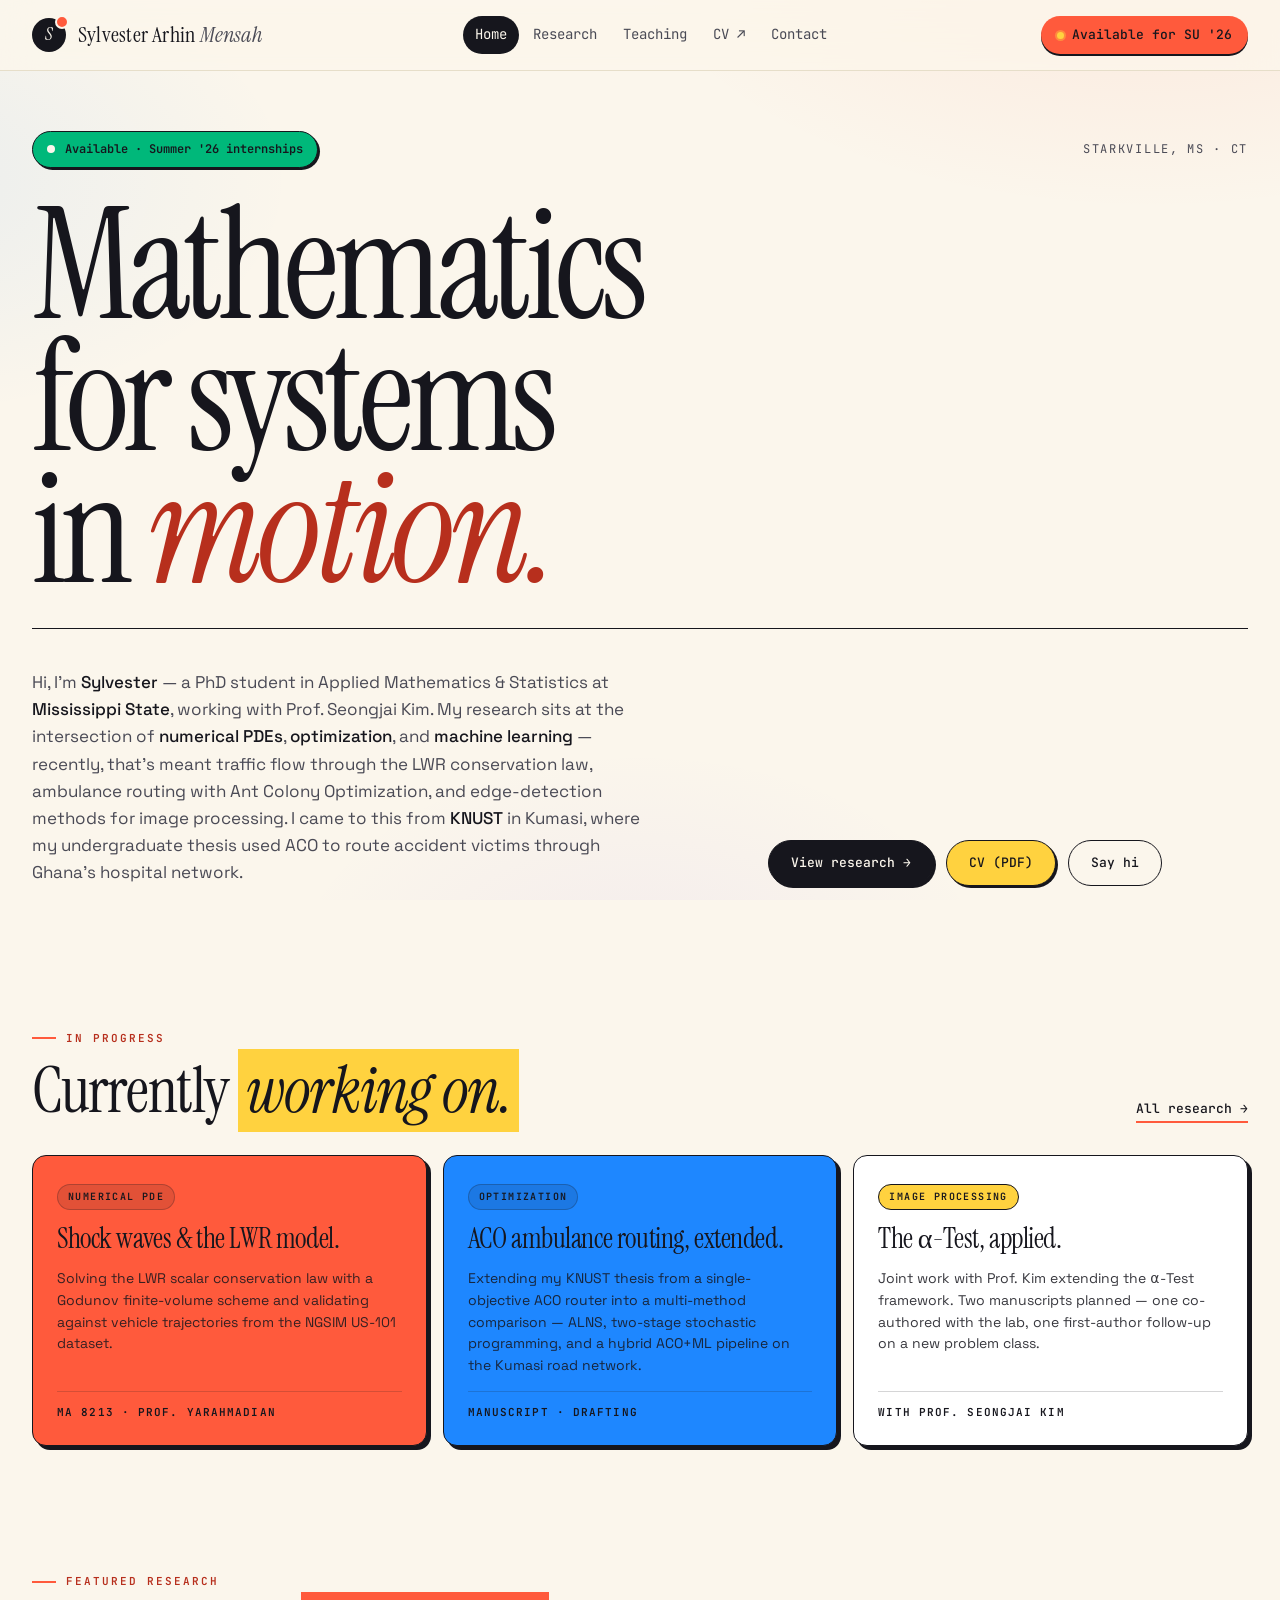
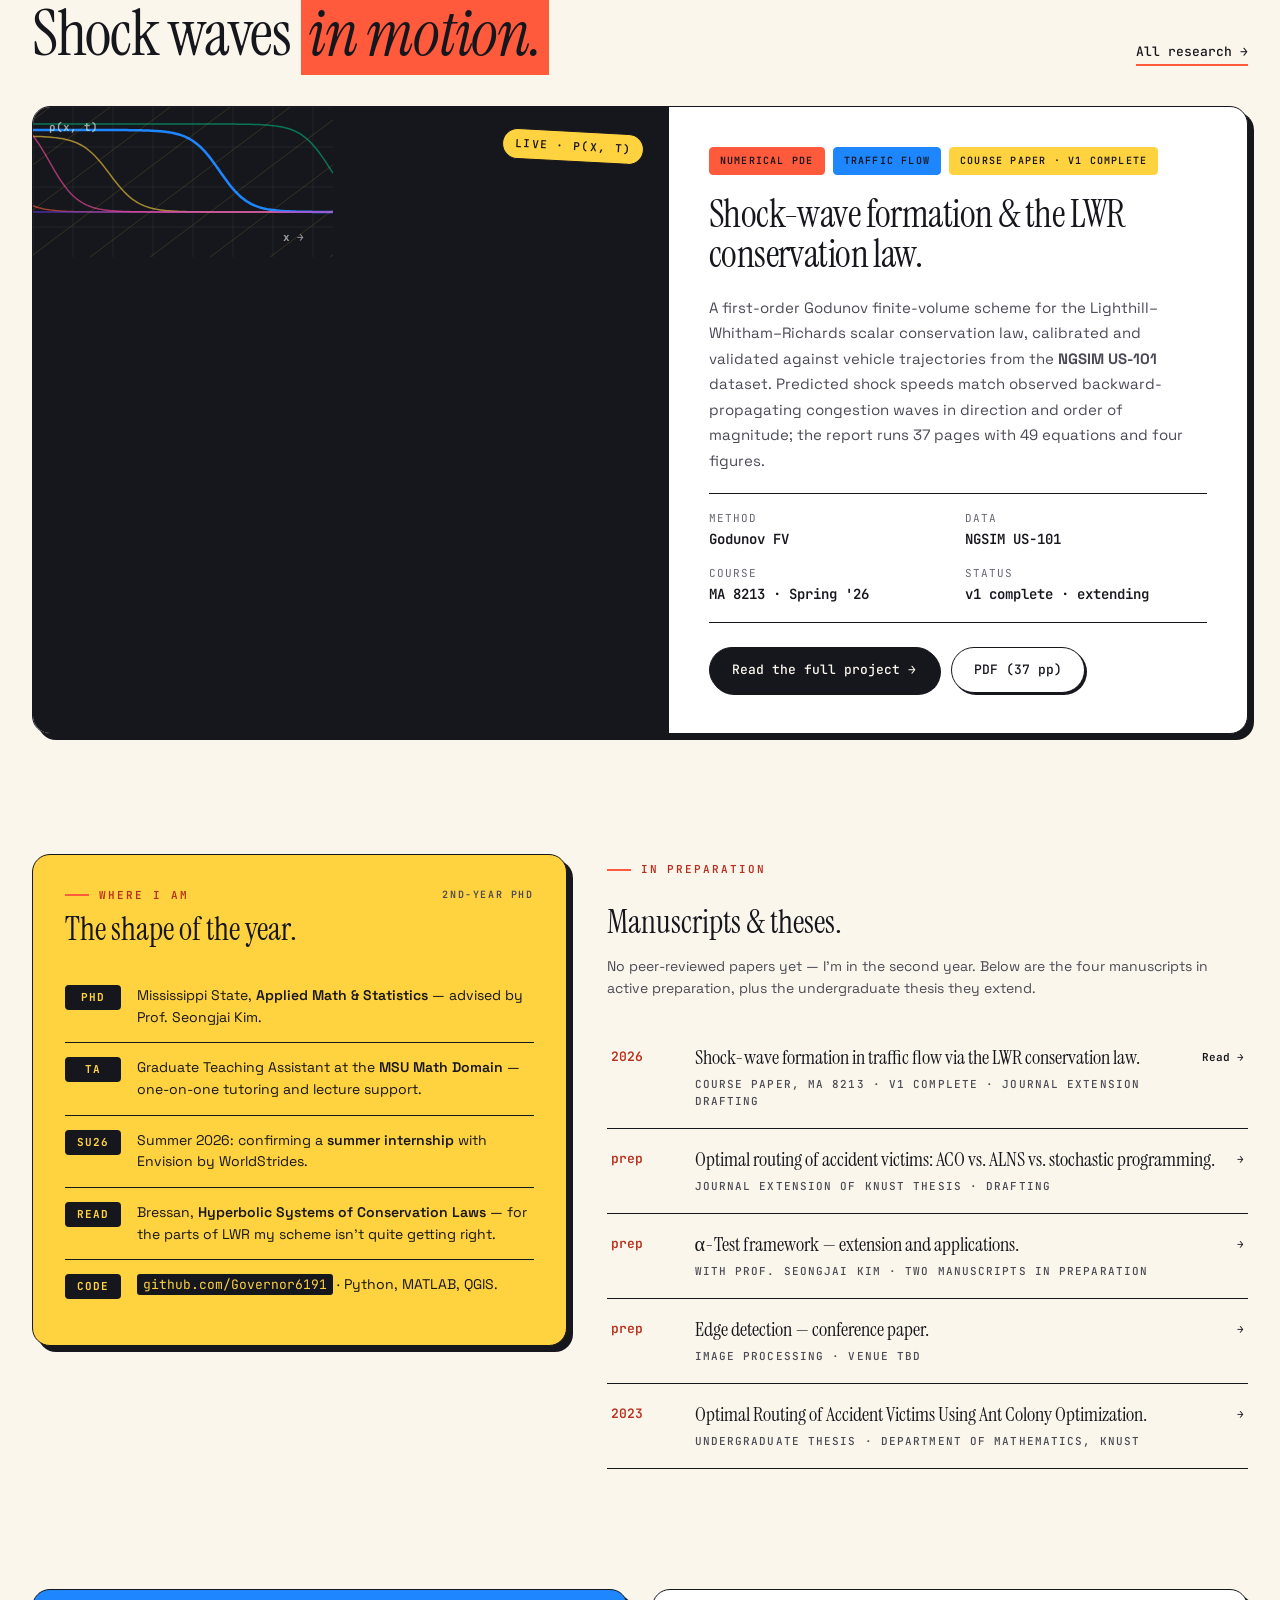
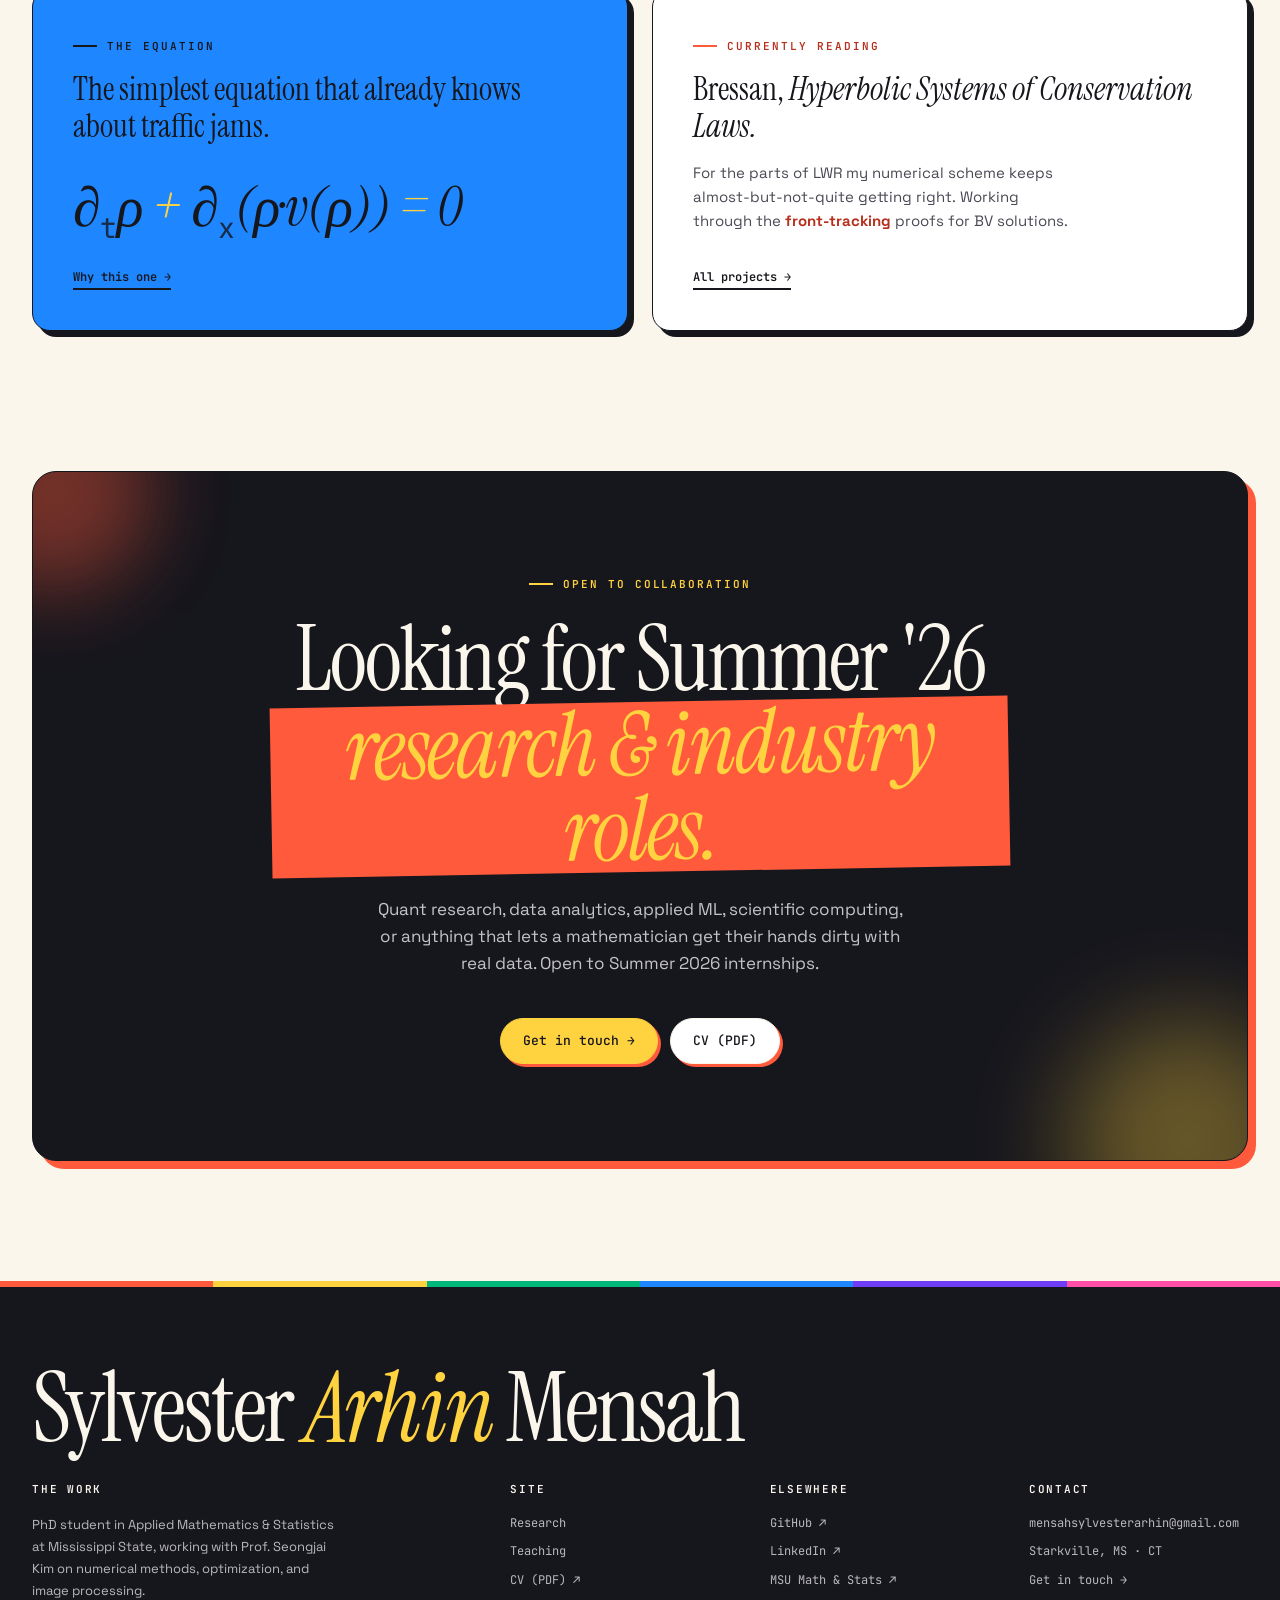
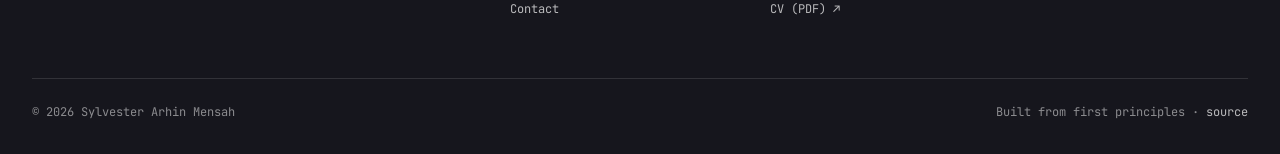
==== index.html @ e04f2078 "Add LWR/NGSIM research detail page (first project arXiv-style landing) Establishes the per-project d" ====
<!doctype html>
<html lang="en">
<head>
<meta charset="utf-8" />
<meta name="viewport" content="width=device-width,initial-scale=1" />
<title>Sylvester Arhin Mensah — Applied Mathematics &amp; Optimization</title>
<meta name="description" content="Sylvester Arhin Mensah — PhD student in Applied Mathematics and Statistics at Mississippi State, working on numerical PDEs, optimization, and image processing." />
<link rel="canonical" href="https://governor6191.github.io/" />

<!-- Open Graph + Twitter -->
<meta property="og:type" content="website" />
<meta property="og:site_name" content="Sylvester Arhin Mensah" />
<meta property="og:title" content="Sylvester Arhin Mensah — Applied Mathematics &amp; Optimization" />
<meta property="og:description" content="PhD student in Applied Mathematics and Statistics at Mississippi State, working on numerical PDEs, optimization, and image processing." />
<meta property="og:url" content="https://governor6191.github.io/" />
<meta property="og:image" content="https://governor6191.github.io/og/og-image.png" />
<meta property="og:image:width" content="1200" />
<meta property="og:image:height" content="720" />
<meta property="og:image:type" content="image/png" />
<meta property="og:image:alt" content="Sylvester Arhin Mensah — Mathematics for systems in motion. PhD · Mississippi State University." />
<meta name="twitter:card" content="summary_large_image" />
<meta name="twitter:title" content="Sylvester Arhin Mensah — Applied Mathematics &amp; Optimization" />
<meta name="twitter:description" content="PhD student in Applied Mathematics and Statistics at Mississippi State, working on numerical PDEs, optimization, and image processing." />
<meta name="twitter:image" content="https://governor6191.github.io/og/og-image.png" />
<meta name="twitter:image:alt" content="Sylvester Arhin Mensah — Mathematics for systems in motion. PhD · Mississippi State University." />

<link rel="stylesheet" href="shared.css" />
<style>
  /* ============================================================
     Home page — BRIGHT edition
     ============================================================ */

  /* ===== HERO ===== */
  .hero {
    padding: 60px 0 40px;
    position: relative;
  }
  .hero-top-row {
    display: flex; justify-content: space-between; align-items: center;
    gap: 24px;
    margin-bottom: 32px;
    flex-wrap: wrap;
  }
  .hero-status {
    display: inline-flex; align-items: center; gap: 10px;
    padding: 8px 14px;
    background: var(--accent-4);
    color: var(--ink);
    border: 1.5px solid var(--ink);
    border-radius: 999px;
    font-family: var(--mono); font-size: 12px;
    font-weight: 600;
    box-shadow: 2px 2px 0 var(--ink);
  }
  .hero-status .pulse-dot {
    width: 8px; height: 8px; border-radius: 50%;
    background: var(--bg);
    animation: pulse 1.6s infinite;
  }
  @keyframes pulse {
    0%, 100% { opacity: 1; transform: scale(1); }
    50% { opacity: 0.5; transform: scale(0.8); }
  }
  .hero-locale {
    font-family: var(--mono); font-size: 12px;
    color: var(--ink-2);
    text-transform: uppercase; letter-spacing: 0.14em;
  }

  .hero h1 {
    font-family: var(--serif);
    font-weight: 400;
    font-size: clamp(72px, 12vw, 200px);
    line-height: 0.86;
    letter-spacing: -0.035em;
    color: var(--ink);
    margin-bottom: 32px;
  }
  .hero h1 .row { display: block; }
  .hero h1 em.coral {
    font-style: italic;
    color: var(--accent-text);
    position: relative;
    display: inline-block;
  }
  .hero h1 em.coral::after {
    content: '';
    position: absolute;
    left: 0; right: 0; bottom: 0.08em;
    height: 0.15em;
    background: var(--accent-3);
    z-index: -1;
  }
  .hero h1 .stamp-blue {
    background: var(--accent-2);
    color: var(--ink);
    padding: 0 0.18em;
    font-style: italic;
    transform: rotate(-1.5deg);
    display: inline-block;
  }
  .hero h1 .stamp-yellow {
    background: var(--accent-3);
    color: var(--ink);
    padding: 0 0.12em;
    display: inline-block;
  }

  .hero-bottom-row {
    display: grid;
    grid-template-columns: 1.4fr 1fr;
    gap: 64px;
    align-items: end;
    padding-top: 24px;
    border-top: 1.5px solid var(--ink);
  }
  .hero-bio {
    color: var(--ink-2);
    font-size: 17px;
    line-height: 1.6;
    max-width: 56ch;
    padding-top: 16px;
  }
  .hero-bio b { color: var(--ink); font-weight: 500; }

  .hero-actions {
    display: flex; flex-wrap: wrap; gap: 12px;
    padding-top: 16px;
    align-items: center;
  }

  /* ===== "CURRENTLY WORKING ON" (replaces stats) ===== */
  .now-doing {
    margin-top: 96px;
  }
  .now-doing-head {
    display: flex; justify-content: space-between; align-items: end;
    margin-bottom: 32px;
    gap: 24px;
    flex-wrap: wrap;
  }
  .now-doing-grid {
    display: grid;
    grid-template-columns: repeat(3, 1fr);
    gap: 16px;
  }
  .doing-card {
    padding: 28px 24px 24px;
    border: 1.5px solid var(--ink);
    border-radius: 14px;
    background: var(--bg-2);
    box-shadow: 4px 4px 0 var(--ink);
    transition: transform .2s, box-shadow .2s;
    position: relative;
    display: flex; flex-direction: column; gap: 14px;
  }
  .doing-card:hover { transform: translate(-2px, -2px); box-shadow: 6px 6px 0 var(--ink); }
  .doing-card:nth-child(1) { background: var(--accent); color: var(--ink); }
  .doing-card:nth-child(2) { background: var(--accent-2); color: var(--ink); }
  .doing-card:nth-child(3) { background: var(--bg-2); color: var(--ink); }

  .doing-tag {
    font-family: var(--mono);
    font-size: 10px;
    font-weight: 600;
    text-transform: uppercase;
    letter-spacing: 0.14em;
    align-self: flex-start;
    padding: 4px 10px;
    border-radius: 999px;
    background: rgba(22,22,29,0.12);
    border: 1px solid rgba(22,22,29,0.25);
    color: var(--ink);
  }
  .doing-card:nth-child(3) .doing-tag { background: var(--accent-3); border-color: var(--ink); }
  .doing-card h4 {
    font-family: var(--serif);
    font-weight: 400;
    font-size: 28px;
    line-height: 1.1;
    letter-spacing: -0.015em;
  }
  .doing-card p {
    font-size: 14px;
    line-height: 1.55;
    color: var(--ink);
    opacity: 0.85;
  }
  .doing-card .doing-meta {
    margin-top: auto;
    font-family: var(--mono);
    font-size: 11px;
    font-weight: 600;
    text-transform: uppercase;
    letter-spacing: 0.1em;
    padding-top: 12px;
    border-top: 1px solid rgba(22,22,29,0.18);
    color: var(--ink);
  }

  /* ===== FEATURED ===== */
  .featured {
    margin-top: 120px;
  }
  .section-head {
    display: flex; justify-content: space-between; align-items: end;
    margin-bottom: 40px;
    gap: 24px;
    flex-wrap: wrap;
  }
  .section-head .more-link {
    font-family: var(--mono);
    font-size: 13px;
    font-weight: 500;
    color: var(--ink);
    border-bottom: 2px solid var(--accent);
    padding-bottom: 2px;
    transition: color .15s;
  }
  .section-head .more-link:hover { color: var(--accent-text); }

  .featured-card {
    display: grid;
    grid-template-columns: 1.1fr 1fr;
    border: 1.5px solid var(--ink);
    border-radius: 18px;
    overflow: hidden;
    background: var(--bg-2);
    box-shadow: 6px 6px 0 var(--ink);
  }
  .featured-media {
    position: relative;
    background: var(--ink);
    min-height: 480px;
    overflow: hidden;
  }
  .featured-media .lwr-canvas {
    position: absolute; inset: 0;
  }
  .featured-media .play-pill {
    position: absolute; bottom: 24px; left: 24px;
    background: var(--bg-2);
    color: var(--ink);
    border: 1.5px solid var(--ink);
    font-family: var(--mono);
    font-size: 12px;
    font-weight: 600;
    padding: 8px 14px 8px 8px;
    border-radius: 999px;
    display: inline-flex; align-items: center; gap: 10px;
    box-shadow: 2px 2px 0 var(--ink);
  }
  .featured-media .play-pill .play {
    width: 22px; height: 22px; border-radius: 50%;
    background: var(--accent);
    color: var(--ink);
    display: grid; place-items: center;
    font-size: 10px;
  }
  .featured-media .corner-tag {
    position: absolute; top: 24px; right: 24px;
    background: var(--accent-3);
    color: var(--ink);
    font-family: var(--mono);
    font-size: 11px;
    font-weight: 600;
    text-transform: uppercase;
    letter-spacing: 0.12em;
    padding: 6px 12px;
    border-radius: 999px;
    border: 1.5px solid var(--ink);
    box-shadow: 2px 2px 0 var(--ink);
    transform: rotate(3deg);
  }

  .featured-body {
    padding: 40px;
    display: flex; flex-direction: column; gap: 20px;
  }
  .featured-body .tags { display: flex; gap: 8px; flex-wrap: wrap; }
  .featured-body h2 {
    font-family: var(--serif);
    font-weight: 400;
    font-size: 38px;
    line-height: 1.05;
    letter-spacing: -0.015em;
  }
  .featured-body p {
    color: var(--ink-2);
    font-size: 15px;
    line-height: 1.7;
  }
  .featured-body .meta-row {
    display: grid;
    grid-template-columns: repeat(2, 1fr);
    gap: 14px;
    padding: 16px 0;
    border-top: 1.5px solid var(--ink);
    border-bottom: 1.5px solid var(--ink);
  }
  .featured-body .meta-row .mr-cell {
    font-family: var(--mono);
    font-size: 11px;
    text-transform: uppercase;
    letter-spacing: 0.1em;
    color: var(--ink-3);
  }
  .featured-body .meta-row .mr-cell b {
    display: block;
    color: var(--ink);
    font-weight: 600;
    font-size: 14px;
    text-transform: none;
    letter-spacing: 0;
    margin-top: 2px;
  }

  /* ===== NOW + PUBS SPLIT ===== */
  .split {
    margin-top: 120px;
    display: grid;
    grid-template-columns: 1fr 1.2fr;
    gap: 40px;
    align-items: start;
  }

  .now-card {
    padding: 32px;
    border: 1.5px solid var(--ink);
    border-radius: 18px;
    background: var(--accent-3);
    box-shadow: 6px 6px 0 var(--ink);
    color: var(--ink);
  }
  .now-head {
    display: flex; justify-content: space-between; align-items: center;
    margin-bottom: 8px;
  }
  .now-card .now-stamp {
    font-family: var(--mono); font-size: 10px;
    color: var(--ink-2); letter-spacing: 0.16em; text-transform: uppercase;
    font-weight: 600;
  }
  .now-card .eyebrow { color: var(--accent-text); }
  .now-card h3 {
    font-family: var(--serif);
    font-weight: 400;
    font-size: 32px;
    line-height: 1.1;
    margin-bottom: 24px;
    margin-top: 8px;
  }
  .now-list { display: flex; flex-direction: column; gap: 0; }
  .now-item {
    display: grid; grid-template-columns: 56px 1fr; gap: 16px;
    padding: 14px 0;
    border-bottom: 1.5px solid var(--ink);
    align-items: start;
  }
  .now-item:last-child { border-bottom: 0; }
  .now-item .marker {
    font-family: var(--mono); font-size: 11px;
    font-weight: 700;
    background: var(--ink);
    color: var(--accent-3);
    padding: 4px 8px;
    border-radius: 4px;
    text-align: center;
    letter-spacing: 0.08em;
  }
  .now-item .body { font-size: 14px; line-height: 1.55; color: var(--ink); }
  .now-item .body b { font-weight: 600; }

  .pubs-preview h3 {
    font-family: var(--serif);
    font-weight: 400;
    font-size: 32px;
    margin-bottom: 8px;
    margin-top: 8px;
  }
  .pubs-preview > p {
    color: var(--ink-2); margin-bottom: 28px; font-size: 14px;
  }
  .pub-row {
    display: grid;
    grid-template-columns: 64px 1fr auto;
    gap: 20px;
    padding: 18px 4px;
    border-bottom: 1.5px solid var(--ink);
    align-items: start;
    transition: padding .15s, background .15s;
    cursor: pointer;
  }
  .pub-row:hover { background: var(--accent-3); padding-left: 14px; padding-right: 14px; }
  .pub-row:hover .pub-title { color: var(--ink); }
  .pub-year {
    font-family: var(--mono);
    font-size: 13px;
    font-weight: 600;
    color: var(--accent-text);
    padding-top: 2px;
  }
  .pub-title {
    font-family: var(--serif);
    font-size: 20px;
    line-height: 1.25;
    transition: color .2s;
    margin-bottom: 6px;
  }
  .pub-venue {
    font-family: var(--mono); font-size: 11px;
    color: var(--ink-2);
    text-transform: uppercase; letter-spacing: 0.1em;
    font-weight: 500;
  }
  .pub-link {
    font-family: var(--mono); font-size: 11px;
    font-weight: 600;
    color: var(--ink);
    padding-top: 4px;
    white-space: nowrap;
  }

  /* ===== FOCUS / EQUATION ===== */
  .focus {
    margin-top: 120px;
    display: grid;
    grid-template-columns: 1fr 1fr;
    gap: 24px;
  }
  .focus .panel {
    border: 1.5px solid var(--ink);
    border-radius: 18px;
    padding: 40px;
    min-height: 320px;
    display: flex; flex-direction: column; justify-content: space-between;
    box-shadow: 6px 6px 0 var(--ink);
    transition: transform .2s, box-shadow .2s;
  }
  .focus .panel:hover { transform: translate(-2px, -2px); box-shadow: 8px 8px 0 var(--ink); }
  .focus .panel.equation {
    background: var(--accent-2);
    color: var(--ink);
  }
  .focus .panel.equation .eyebrow { color: var(--ink); }
  .focus .panel.equation .eyebrow::before { background: var(--ink); }
  .focus .panel.reading {
    background: var(--bg-2);
  }

  .focus h4 {
    font-family: var(--serif);
    font-weight: 400;
    font-size: 32px;
    line-height: 1.15;
    margin-bottom: 16px;
  }
  .focus p {
    font-size: 15px; line-height: 1.6;
    max-width: 38ch;
  }
  .focus .equation .equation-display {
    font-family: var(--serif);
    font-style: italic;
    font-size: 56px;
    line-height: 1.1;
    margin: 16px 0;
    letter-spacing: -0.01em;
  }
  .focus .equation-display sub { font-size: 0.5em; font-style: normal; font-family: var(--mono); opacity: 0.8; }
  .focus .equation-display .op { color: var(--accent-3); }

  .focus .links { display: flex; gap: 16px; flex-wrap: wrap; margin-top: 8px; }
  .focus .links a {
    font-family: var(--mono); font-size: 12px;
    font-weight: 600;
    border-bottom: 2px solid currentColor;
    padding-bottom: 2px;
  }
  .focus .panel.reading p b { color: var(--accent-text); }

  /* ===== CLOSER ===== */
  .closer {
    margin-top: 140px;
    background: var(--ink);
    color: var(--bg);
    padding: 96px 48px;
    border-radius: 24px;
    text-align: center;
    border: 1.5px solid var(--ink);
    box-shadow: 8px 8px 0 var(--accent);
    position: relative;
    overflow: hidden;
  }
  .closer::before {
    content: '';
    position: absolute;
    width: 200px; height: 200px;
    background: var(--accent);
    border-radius: 50%;
    top: -80px; left: -80px;
    opacity: 0.4;
    filter: blur(40px);
  }
  .closer::after {
    content: '';
    position: absolute;
    width: 240px; height: 240px;
    background: var(--accent-3);
    border-radius: 50%;
    bottom: -100px; right: -60px;
    opacity: 0.35;
    filter: blur(50px);
  }
  .closer .eyebrow {
    color: var(--accent-3);
    justify-content: center;
    margin-bottom: 24px;
    position: relative;
  }
  .closer .eyebrow::before { background: var(--accent-3); }
  .closer h2 {
    font-family: var(--serif);
    font-weight: 400;
    font-size: clamp(48px, 7vw, 96px);
    line-height: 0.95;
    letter-spacing: -0.025em;
    margin-bottom: 24px;
    max-width: 18ch;
    margin-left: auto; margin-right: auto;
    position: relative;
  }
  .closer h2 em {
    color: var(--accent-3);
    font-style: italic;
    background: var(--accent);
    padding: 0 0.15em;
    display: inline-block;
    transform: rotate(-1deg);
  }
  .closer p {
    color: rgba(255,255,255,0.75);
    font-size: 17px;
    line-height: 1.6;
    max-width: 48ch;
    margin: 0 auto 40px;
    position: relative;
  }
  .closer .actions { display: flex; gap: 12px; justify-content: center; flex-wrap: wrap; position: relative; }
  .closer .btn { background: var(--bg-2); color: var(--ink); border-color: var(--bg); box-shadow: 3px 3px 0 var(--accent); }
  .closer .btn.primary { background: var(--accent-3); color: var(--ink); border-color: var(--accent-3); }
  .closer .btn:hover { box-shadow: 5px 5px 0 var(--accent); }

  /* responsive */
  @media (max-width: 980px) {
    .hero-bottom-row { grid-template-columns: 1fr; gap: 24px; }
    .now-doing-grid { grid-template-columns: 1fr; }
    .featured-card { grid-template-columns: 1fr; }
    .featured-media { min-height: 320px; }
    .split { grid-template-columns: 1fr; }
    .focus { grid-template-columns: 1fr; }
  }
</style>
</head>
<body data-page="home">
<div id="nav-mount"></div>

<main class="wrap">

  <!-- ============== HERO ============== -->
  <section class="hero">
    <div class="hero-top-row">
      <div class="hero-status">
        <span class="pulse-dot"></span>
        Available · Summer '26 internships
      </div>
      <div class="hero-locale">Starkville, MS · CT</div>
    </div>

    <h1>
      <span class="row">Mathematics</span>
      <span class="row">for systems</span>
      <span class="row">in <em class="coral">motion.</em></span>
    </h1>

    <div class="hero-bottom-row">
      <p class="hero-bio">
        Hi, I'm <b>Sylvester</b> — a PhD student in Applied Mathematics &amp;
        Statistics at <b>Mississippi State</b>, working with Prof. Seongjai
        Kim. My research sits at the intersection of <b>numerical PDEs</b>,
        <b>optimization</b>, and <b>machine learning</b> — recently, that's
        meant traffic flow through the LWR conservation law, ambulance
        routing with Ant Colony Optimization, and edge-detection methods
        for image processing. I came to this from <b>KNUST</b> in Kumasi,
        where my undergraduate thesis used ACO to route accident victims
        through Ghana's hospital network.
      </p>
      <div class="hero-actions">
        <a class="btn primary" href="research.html">View research →</a>
        <a class="btn yellow" href="cv/sylvester-arhin-mensah-cv.pdf" target="_blank" rel="noopener">CV (PDF)</a>
        <a class="btn ghost" href="contact.html">Say hi</a>
      </div>
    </div>

  </section>

  <!-- ============== CURRENTLY WORKING ON ============== -->
  <section class="now-doing">
    <div class="now-doing-head">
      <div>
        <div class="eyebrow" style="margin-bottom: 12px;">In progress</div>
        <h2 class="section-title">Currently <em class="hl-yellow">working on.</em></h2>
      </div>
      <a class="more-link" href="research.html" style="font-family: var(--mono); font-size: 13px; font-weight: 500; color: var(--ink); border-bottom: 2px solid var(--accent); padding-bottom: 2px;">All research →</a>
    </div>

    <div class="now-doing-grid">
      <article class="doing-card">
        <span class="doing-tag">Numerical PDE</span>
        <h4>Shock waves &amp; the LWR model.</h4>
        <p>
          Solving the LWR scalar conservation law with a Godunov finite-volume
          scheme and validating against vehicle trajectories from the NGSIM
          US-101 dataset.
        </p>
        <div class="doing-meta">MA 8213 · Prof. Yarahmadian</div>
      </article>
      <article class="doing-card">
        <span class="doing-tag">Optimization</span>
        <h4>ACO ambulance routing, extended.</h4>
        <p>
          Extending my KNUST thesis from a single-objective ACO router into a
          multi-method comparison — ALNS, two-stage stochastic programming,
          and a hybrid ACO+ML pipeline on the Kumasi road network.
        </p>
        <div class="doing-meta">Manuscript · drafting</div>
      </article>
      <article class="doing-card">
        <span class="doing-tag">Image processing</span>
        <h4>The α-Test, applied.</h4>
        <p>
          Joint work with Prof. Kim extending the α-Test framework. Two
          manuscripts planned — one co-authored with the lab, one
          first-author follow-up on a new problem class.
        </p>
        <div class="doing-meta">With Prof. Seongjai Kim</div>
      </article>
    </div>
  </section>

  <!-- ============== FEATURED RESEARCH ============== -->
  <section class="featured">
    <div class="section-head">
      <div>
        <div class="eyebrow" style="margin-bottom: 12px;">Featured research</div>
        <h2 class="section-title">Shock waves <em class="hl-coral">in motion.</em></h2>
      </div>
      <a class="more-link" href="research.html">All research →</a>
    </div>

    <article class="featured-card">
      <div class="featured-media">
        <canvas class="lwr-canvas" id="lwr-canvas" aria-label="Animated visualization of LWR conservation-law density profiles" role="img"></canvas>
        <span class="corner-tag">live · ρ(x, t)</span>
      </div>
      <div class="featured-body">
        <div class="tags">
          <span class="tag accent">Numerical PDE</span>
          <span class="tag blue">Traffic Flow</span>
          <span class="tag yellow">Course paper · v1 complete</span>
        </div>
        <h2>Shock-wave formation &amp; the LWR conservation law.</h2>
        <p>
          A first-order Godunov finite-volume scheme for the
          Lighthill–Whitham–Richards scalar conservation law, calibrated
          and validated against vehicle trajectories from the
          <b>NGSIM US-101</b> dataset. Predicted shock speeds match
          observed backward-propagating congestion waves in direction and
          order of magnitude; the report runs 37 pages with 49 equations
          and four figures.
        </p>
        <div class="meta-row">
          <div class="mr-cell">Method<b>Godunov FV</b></div>
          <div class="mr-cell">Data<b>NGSIM US-101</b></div>
          <div class="mr-cell">Course<b>MA 8213 · Spring '26</b></div>
          <div class="mr-cell">Status<b>v1 complete · extending</b></div>
        </div>
        <div style="display: flex; gap: 12px; margin-top: 4px; flex-wrap: wrap;">
          <a class="btn primary" href="/research/lwr/">Read the full project →</a>
          <a class="btn" href="/research/lwr/lwr-ma8213-report.pdf" target="_blank" rel="noopener">PDF (37 pp)</a>
        </div>
      </div>
    </article>
  </section>

  <!-- ============== NOW + MANUSCRIPTS ============== -->
  <section class="split">
    <aside class="now-card">
      <div class="now-head">
        <div class="eyebrow">Where I am</div>
        <span class="now-stamp">2nd-year PhD</span>
      </div>
      <h3>The shape of the year.</h3>
      <ul class="now-list">
        <li class="now-item">
          <span class="marker">PHD</span>
          <span class="body">Mississippi State, <b>Applied Math &amp; Statistics</b> — advised by Prof. Seongjai Kim.</span>
        </li>
        <li class="now-item">
          <span class="marker">TA</span>
          <span class="body">Graduate Teaching Assistant at the <b>MSU Math Domain</b> — one-on-one tutoring and lecture support.</span>
        </li>
        <li class="now-item">
          <span class="marker">SU26</span>
          <span class="body">Summer 2026: confirming a <b>summer internship</b> with Envision by WorldStrides.</span>
        </li>
        <li class="now-item">
          <span class="marker">READ</span>
          <span class="body">Bressan, <b>Hyperbolic Systems of Conservation Laws</b> — for the parts of LWR my scheme isn't quite getting right.</span>
        </li>
        <li class="now-item">
          <span class="marker">CODE</span>
          <span class="body"><a href="https://github.com/Governor6191" target="_blank" rel="noopener" style="font-family: var(--mono); background: var(--ink); color: var(--accent-3); padding: 2px 6px; border-radius: 3px; font-size: 13px;">github.com/Governor6191</a> · Python, MATLAB, QGIS.</span>
        </li>
      </ul>
    </aside>

    <div class="pubs-preview">
      <div class="eyebrow" style="margin-bottom: 12px;">In preparation</div>
      <h3>Manuscripts &amp; theses.</h3>
      <p>No peer-reviewed papers yet — I'm in the second year. Below are the four manuscripts in active preparation, plus the undergraduate thesis they extend.</p>

      <a class="pub-row" href="/research/lwr/" style="color: inherit;">
        <span class="pub-year">2026</span>
        <div>
          <div class="pub-title">Shock-wave formation in traffic flow via the LWR conservation law.</div>
          <div class="pub-venue">Course paper, MA 8213 · v1 complete · journal extension drafting</div>
        </div>
        <span class="pub-link">Read →</span>
      </a>
      <div class="pub-row">
        <span class="pub-year">prep</span>
        <div>
          <div class="pub-title">Optimal routing of accident victims: ACO vs. ALNS vs. stochastic programming.</div>
          <div class="pub-venue">Journal extension of KNUST thesis · drafting</div>
        </div>
        <span class="pub-link">→</span>
      </div>
      <div class="pub-row">
        <span class="pub-year">prep</span>
        <div>
          <div class="pub-title">α-Test framework — extension and applications.</div>
          <div class="pub-venue">With Prof. Seongjai Kim · two manuscripts in preparation</div>
        </div>
        <span class="pub-link">→</span>
      </div>
      <div class="pub-row">
        <span class="pub-year">prep</span>
        <div>
          <div class="pub-title">Edge detection — conference paper.</div>
          <div class="pub-venue">Image processing · venue TBD</div>
        </div>
        <span class="pub-link">→</span>
      </div>
      <div class="pub-row">
        <span class="pub-year">2023</span>
        <div>
          <div class="pub-title">Optimal Routing of Accident Victims Using Ant Colony Optimization.</div>
          <div class="pub-venue">Undergraduate thesis · Department of Mathematics, KNUST</div>
        </div>
        <span class="pub-link">→</span>
      </div>
    </div>
  </section>

  <!-- ============== FOCUS PANELS ============== -->
  <section class="focus">
    <div class="panel equation">
      <div>
        <div class="eyebrow" style="margin-bottom: 16px;">The equation</div>
        <h4>The simplest equation that already knows about traffic jams.</h4>
      </div>
      <div class="equation-display">
        ∂<sub>t</sub>ρ <span class="op">+</span> ∂<sub>x</sub>(ρ·v(ρ)) <span class="op">=</span> 0
      </div>
      <div class="links">
        <a href="research.html#lwr">Why this one →</a>
      </div>
    </div>

    <div class="panel reading">
      <div>
        <div class="eyebrow" style="margin-bottom: 16px;">Currently reading</div>
        <h4>Bressan, <em style="font-style: italic;">Hyperbolic Systems of Conservation Laws.</em></h4>
        <p style="margin-top: 16px; color: var(--ink-2);">
          For the parts of LWR my numerical scheme keeps almost-but-not-quite
          getting right. Working through the <b>front-tracking</b> proofs
          for BV solutions.
        </p>
      </div>
      <div class="links" style="margin-top: 24px;">
        <a href="research.html">All projects →</a>
      </div>
    </div>
  </section>

  <!-- ============== CLOSER ============== -->
  <section class="closer">
    <div class="eyebrow">Open to collaboration</div>
    <h2>Looking for Summer&nbsp;'26 <em>research &amp; industry roles.</em></h2>
    <p>
      Quant research, data analytics, applied ML, scientific computing, or
      anything that lets a mathematician get their hands dirty with real
      data. Open to Summer&nbsp;2026 internships.
    </p>
    <div class="actions">
      <a class="btn primary" href="contact.html">Get in touch →</a>
      <a class="btn" href="cv/sylvester-arhin-mensah-cv.pdf" target="_blank" rel="noopener">CV (PDF)</a>
    </div>
  </section>

</main>

<div id="foot-mount"></div>

<script src="chrome.js"></script>
<script>
  const reduceMotionQuery = window.matchMedia('(prefers-reduced-motion: reduce)');
  function prefersReducedMotion() {
    return reduceMotionQuery.matches;
  }

  /* LWR shock-wave canvas */
  function lwrCanvas() {
    const canvas = document.getElementById('lwr-canvas');
    if (!canvas) return;
    const ctx = canvas.getContext('2d');
    function resize() {
      const r = canvas.getBoundingClientRect();
      const dpr = window.devicePixelRatio || 1;
      canvas.width = r.width * dpr;
      canvas.height = r.height * dpr;
      ctx.setTransform(dpr, 0, 0, dpr, 0, 0);
    }
    resize();

    let t0 = performance.now();
    const reduceMotion = prefersReducedMotion();
    window.addEventListener('resize', () => {
      resize();
      if (reduceMotion) frame(t0);
    });

    function frame(now) {
      const t = (now - t0) / 1000;
      const w = canvas.getBoundingClientRect().width;
      const h = canvas.getBoundingClientRect().height;
      ctx.clearRect(0, 0, w, h);

      // grid
      ctx.strokeStyle = 'rgba(255,255,255,0.06)';
      ctx.lineWidth = 1;
      for (let x = 0; x < w; x += 40) {
        ctx.beginPath(); ctx.moveTo(x, 0); ctx.lineTo(x, h); ctx.stroke();
      }
      for (let y = 0; y < h; y += 40) {
        ctx.beginPath(); ctx.moveTo(0, y); ctx.lineTo(w, y); ctx.stroke();
      }

      // density profiles (shock fronts)
      const palette = ['#ff5a3c', '#ffd23f', '#1e87ff', '#00b87a', '#6f3df5', '#ff4fa6'];
      for (let i = 0; i < 6; i++) {
        const phase = (t * 0.35 + i * 1.1) % 5;
        const x0 = (phase / 5) * (w + 200) - 100;
        const amp = 70 + i * 6;

        ctx.beginPath();
        for (let x = 0; x <= w; x += 2) {
          const dx = x - x0;
          let y = h * 0.7;
          const front = 1 / (1 + Math.exp(0.07 * dx));
          y -= amp * front;
          if (x === 0) ctx.moveTo(x, y);
          else ctx.lineTo(x, y);
        }
        ctx.strokeStyle = palette[i];
        ctx.lineWidth = i === 2 ? 2.5 : 1.5;
        ctx.globalAlpha = i === 2 ? 1 : 0.6;
        ctx.stroke();
      }
      ctx.globalAlpha = 1;

      // characteristics
      ctx.strokeStyle = 'rgba(255,210,63,0.15)';
      ctx.lineWidth = 1;
      for (let i = -10; i < 20; i++) {
        ctx.beginPath();
        const x = i * 60 + (t * 30) % 60;
        ctx.moveTo(x, h);
        ctx.lineTo(x + 200, 0);
        ctx.stroke();
      }

      // labels
      ctx.fillStyle = 'rgba(255,255,255,0.6)';
      ctx.font = 'bold 11px JetBrains Mono';
      ctx.fillText('ρ(x, t)', 16, 24);
      ctx.fillText('x →', w - 50, h - 16);

      if (!reduceMotion) requestAnimationFrame(frame);
    }
    if (reduceMotion) frame(t0);
    else requestAnimationFrame(frame);
  }

  setTimeout(() => { lwrCanvas(); }, 100);
</script>
</body>
</html>
---- shared.css ----
/* ============================================================
   Sylvester Arhin Mensah — Portfolio
   BRIGHT edition — cream + ink + electric accents
   ============================================================ */

@import url('https://fonts.googleapis.com/css2?family=Instrument+Serif:ital@0;1&family=Space+Grotesk:wght@300;400;500;600;700&family=JetBrains+Mono:wght@400;500;600&display=swap');

:root {
  /* warm cream base, near-black ink, vivid accents */
  --bg: #fbf6ec;            /* warm cream */
  --bg-2: #ffffff;          /* paper white for cards */
  --bg-3: #f3ecdc;          /* warmer cream for alt sections */
  --bg-ink: #16161d;        /* deep ink for inverted sections */
  --ink: #16161d;           /* near-black, slight warmth */
  --ink-2: #4a4a55;
  --ink-3: #666672;
  --rule: #e6dec9;
  --rule-2: #cbc1a6;

  /* loud, saturated accents — high chroma */
  --accent:    #ff5a3c;    /* electric coral */
  --accent-2:  #1e87ff;    /* vivid blue */
  --accent-3:  #ffd23f;    /* sunshine yellow */
  --accent-4:  #00b87a;    /* emerald */
  --accent-5:  #6f3df5;    /* royal violet */
  --accent-6:  #ff4fa6;    /* hot pink */
  --accent-text: #b72f1d;  /* AA-safe coral for text on cream */
  --accent-2-text: #075fa8; /* AA-safe blue for text on cream */
  --accent-4-text: #006b4f; /* AA-safe emerald for text on cream */

  --serif: 'Instrument Serif', 'Times New Roman', serif;
  --sans: 'Space Grotesk', system-ui, sans-serif;
  --mono: 'JetBrains Mono', ui-monospace, monospace;

  --maxw: 1280px;
  --gutter: 32px;
}

* { box-sizing: border-box; margin: 0; padding: 0; }

html, body {
  background: var(--bg);
  color: var(--ink);
  font-family: var(--sans);
  font-size: 16px;
  line-height: 1.55;
  -webkit-font-smoothing: antialiased;
  text-rendering: optimizeLegibility;
}

body {
  min-height: 100vh;
  background:
    radial-gradient(900px 500px at 90% -10%, rgba(255,90,60,0.10), transparent 60%),
    radial-gradient(700px 400px at -10% 20%, rgba(30,135,255,0.08), transparent 60%),
    radial-gradient(600px 400px at 50% 110%, rgba(111,61,245,0.06), transparent 60%),
    var(--bg);
  background-attachment: fixed;
}

a { color: inherit; text-decoration: none; }
img { max-width: 100%; display: block; }

a:focus-visible,
button:focus-visible,
input:focus-visible,
select:focus-visible,
textarea:focus-visible {
  outline: 3px solid var(--accent-2);
  outline-offset: 3px;
}

::selection { background: var(--accent-3); color: var(--ink); }

/* ===== chrome ===== */

.site-nav {
  position: sticky; top: 0; z-index: 50;
  backdrop-filter: blur(18px) saturate(1.4);
  -webkit-backdrop-filter: blur(18px) saturate(1.4);
  background: rgba(251, 246, 236, 0.78);
  border-bottom: 1px solid var(--rule);
  overflow: visible;
}
.site-nav-inner {
  max-width: var(--maxw);
  margin: 0 auto;
  padding: 16px var(--gutter);
  display: flex; align-items: center; justify-content: space-between;
  gap: 24px;
  position: relative;
}
.brand {
  display: flex; align-items: center; gap: 12px;
  font-family: var(--serif);
  font-size: 22px;
  letter-spacing: 0.01em;
  white-space: nowrap;
  flex-shrink: 0;
}
.brand > span:last-child { white-space: nowrap; }
.brand-name { white-space: nowrap; }
.brand-mark {
  width: 34px; height: 34px;
  border-radius: 50%;
  display: grid; place-items: center;
  font-family: var(--serif);
  font-style: italic;
  font-size: 18px;
  color: var(--bg);
  background: var(--ink);
  position: relative;
}
.brand-mark::after {
  content: '';
  position: absolute; right: -3px; top: -3px;
  width: 10px; height: 10px;
  border-radius: 50%;
  background: var(--accent);
  border: 2px solid var(--bg);
}
.brand em { font-style: italic; color: var(--ink-2); }

.nav-links {
  display: flex; align-items: center; gap: 2px;
  font-size: 14px;
  font-family: var(--mono);
}
.nav-links a {
  padding: 8px 12px;
  color: var(--ink-2);
  border-radius: 999px;
  transition: color .15s, background .15s;
  position: relative;
}
.nav-links a:hover { color: var(--ink); background: var(--bg-3); }
.nav-links a.active {
  color: var(--ink);
  background: var(--ink);
  color: var(--bg);
}

.nav-toggle {
  display: none;
  width: 42px; height: 42px;
  border-radius: 999px;
  border: 1.5px solid var(--ink);
  background: var(--bg-2);
  box-shadow: 2px 2px 0 var(--ink);
  cursor: pointer;
  align-items: center;
  justify-content: center;
  flex-direction: column;
  gap: 4px;
}
.nav-toggle span {
  width: 16px; height: 2px;
  background: var(--ink);
  border-radius: 999px;
  transition: transform .15s, opacity .15s;
}
.site-nav.is-open .nav-toggle span:nth-child(1) { transform: translateY(6px) rotate(45deg); }
.site-nav.is-open .nav-toggle span:nth-child(2) { opacity: 0; }
.site-nav.is-open .nav-toggle span:nth-child(3) { transform: translateY(-6px) rotate(-45deg); }

.nav-cta {
  font-family: var(--mono);
  font-size: 13px;
  font-weight: 500;
  padding: 9px 16px;
  background: var(--accent);
  color: var(--ink);
  border-radius: 999px;
  display: inline-flex; align-items: center; gap: 8px;
  transition: transform .15s, box-shadow .15s, background .15s;
  box-shadow: 0 2px 0 var(--ink);
}
.nav-cta:hover { transform: translate(-1px, -1px); box-shadow: 3px 3px 0 var(--ink); background: var(--accent-6); }
.nav-cta .dot {
  width: 7px; height: 7px; background: var(--accent-3); border-radius: 50%;
  box-shadow: 0 0 0 2px rgba(255,210,63,0.4);
}

/* ===== layout helpers ===== */

.wrap {
  max-width: var(--maxw);
  margin: 0 auto;
  padding: 0 var(--gutter);
}

.eyebrow {
  font-family: var(--mono);
  font-size: 11px;
  letter-spacing: 0.18em;
  text-transform: uppercase;
  color: var(--accent-text);
  display: inline-flex; align-items: center; gap: 10px;
  font-weight: 600;
}
.eyebrow::before {
  content: '';
  width: 24px; height: 2px; background: var(--accent);
}

.section-title {
  font-family: var(--serif);
  font-weight: 400;
  font-size: clamp(36px, 5vw, 64px);
  line-height: 1.0;
  letter-spacing: -0.02em;
  color: var(--ink);
}
.section-title em {
  color: var(--accent-text);
  font-style: italic;
  position: relative;
}

/* highlight marker style for em words in titles — high specificity to beat .section-title em */
.hl-yellow,
.section-title em.hl-yellow { background: var(--accent-3); color: var(--ink); padding: 0 0.12em; box-decoration-break: clone; -webkit-box-decoration-break: clone; }
.hl-coral,
.section-title em.hl-coral  { background: var(--accent); color: var(--ink); padding: 0 0.12em; box-decoration-break: clone; -webkit-box-decoration-break: clone; }
.hl-blue,
.section-title em.hl-blue   { background: var(--accent-2); color: var(--bg); padding: 0 0.12em; box-decoration-break: clone; -webkit-box-decoration-break: clone; }

/* ===== footer ===== */

.site-foot {
  background: var(--bg-ink);
  color: var(--bg);
  margin-top: 120px;
  padding: 80px 0 32px;
  font-family: var(--mono);
  font-size: 12px;
  position: relative;
  overflow: hidden;
}
.site-foot::before {
  content: '';
  position: absolute; top: 0; left: 0; right: 0;
  height: 6px;
  background: linear-gradient(90deg,
    var(--accent) 0 16.66%,
    var(--accent-3) 16.66% 33.33%,
    var(--accent-4) 33.33% 50%,
    var(--accent-2) 50% 66.66%,
    var(--accent-5) 66.66% 83.33%,
    var(--accent-6) 83.33% 100%);
}
.foot-grid {
  display: grid;
  grid-template-columns: 2fr 1fr 1fr 1fr;
  gap: 40px;
  margin-bottom: 60px;
  color: rgba(255,255,255,0.7);
}
.site-foot a { color: rgba(255,255,255,0.7); }
.site-foot a:hover { color: var(--accent-3); }
.foot-grid h5 {
  color: var(--bg);
  font-weight: 600;
  text-transform: uppercase;
  letter-spacing: 0.16em;
  font-size: 11px;
  margin-bottom: 16px;
}
.foot-grid ul { list-style: none; display: flex; flex-direction: column; gap: 10px; }
.foot-bar {
  display: flex; justify-content: space-between; align-items: center;
  padding-top: 24px;
  border-top: 1px solid rgba(255,255,255,0.12);
  color: rgba(255,255,255,0.5);
}
.foot-name {
  font-family: var(--serif);
  font-size: 96px;
  line-height: 1;
  color: var(--bg);
  margin-bottom: 24px;
  letter-spacing: -0.03em;
}
.foot-name em { color: var(--accent-3); font-style: italic; }

/* ===== utility ===== */

.rule { height: 1px; background: var(--rule); border: 0; }
.dot-sep { color: var(--ink-3); padding: 0 8px; }

.tag {
  display: inline-block;
  font-family: var(--mono);
  font-size: 10px;
  font-weight: 600;
  text-transform: uppercase;
  letter-spacing: 0.12em;
  padding: 5px 10px;
  border-radius: 4px;
  color: var(--ink);
  background: var(--bg-3);
  border: 1px solid var(--rule-2);
}
.tag.accent { color: var(--ink); background: var(--accent); border-color: var(--accent); }
.tag.blue   { color: var(--ink); background: var(--accent-2); border-color: var(--accent-2); }
.tag.yellow { color: var(--ink); background: var(--accent-3); border-color: var(--accent-3); }
.tag.green  { color: var(--ink); background: var(--accent-4); border-color: var(--accent-4); }
.tag.violet { color: var(--bg); background: var(--accent-5); border-color: var(--accent-5); }
.tag.pink   { color: var(--ink); background: var(--accent-6); border-color: var(--accent-6); }
.tag.mint   { color: var(--ink); background: rgba(0, 184, 122, 0.18); border-color: var(--accent-4); }
.tag.amber  { color: var(--ink); background: var(--accent-3); border-color: var(--accent-3); }

.btn {
  display: inline-flex; align-items: center; gap: 10px;
  font-family: var(--mono);
  font-size: 13px;
  font-weight: 500;
  padding: 12px 22px;
  border-radius: 999px;
  border: 1.5px solid var(--ink);
  background: var(--bg-2);
  color: var(--ink);
  cursor: pointer;
  transition: all .15s;
  box-shadow: 2px 2px 0 var(--ink);
}
.btn:hover { transform: translate(-1px, -1px); box-shadow: 3px 3px 0 var(--ink); }
.btn:active { transform: translate(1px, 1px); box-shadow: 0 0 0 var(--ink); }
.btn.primary {
  background: var(--ink);
  color: var(--bg);
}
.btn.primary:hover { background: var(--accent); color: var(--ink); border-color: var(--accent); box-shadow: 3px 3px 0 var(--ink); }
.btn.coral { background: var(--accent); color: var(--ink); border-color: var(--ink); }
.btn.yellow { background: var(--accent-3); color: var(--ink); border-color: var(--ink); }
.btn.ghost { background: transparent; box-shadow: none; }
.btn.ghost:hover { box-shadow: 2px 2px 0 var(--ink); }

.placeholder-img {
  position: relative;
  background:
    repeating-linear-gradient(135deg, rgba(22,22,29,0.06) 0 12px, transparent 12px 24px),
    var(--bg-3);
  border: 1.5px solid var(--ink);
  border-radius: 8px;
  display: grid; place-items: center;
  font-family: var(--mono);
  font-size: 11px;
  font-weight: 600;
  letter-spacing: 0.12em;
  text-transform: uppercase;
  color: var(--ink-2);
  overflow: hidden;
}
.placeholder-img::before {
  content: '';
  position: absolute; inset: 12px;
  border: 1px dashed var(--rule-2);
  pointer-events: none;
}

/* ===== card primitives ===== */

.card {
  background: var(--bg-2);
  border: 1.5px solid var(--ink);
  border-radius: 14px;
  padding: 24px;
  box-shadow: 4px 4px 0 var(--ink);
  transition: transform .2s, box-shadow .2s;
}
.card:hover { transform: translate(-2px, -2px); box-shadow: 6px 6px 0 var(--ink); }

/* ===== page hero (used on inner pages) ===== */

.page-hero {
  padding: 80px 0 56px;
  border-bottom: 2px solid var(--ink);
  margin-bottom: 64px;
  position: relative;
}
.page-hero .eyebrow { margin-bottom: 24px; }
.page-hero h1 {
  font-family: var(--serif);
  font-weight: 400;
  font-size: clamp(56px, 8vw, 112px);
  line-height: 0.95;
  letter-spacing: -0.025em;
  margin-bottom: 28px;
  color: var(--ink);
}
.page-hero h1 em { color: var(--accent-text); font-style: italic; }
.page-hero .lede {
  font-size: 18px;
  color: var(--ink-2);
  max-width: 60ch;
  line-height: 1.6;
}

/* responsive */
@media (max-width: 1180px) {
  .nav-links { gap: 0; font-size: 13px; }
  .nav-links a { padding: 8px 8px; }
  .nav-cta { font-size: 12px; padding: 7px 12px; }
}
@media (max-width: 1040px) {
  .nav-toggle { display: inline-flex; margin-left: auto; }
  .nav-links {
    display: none;
    position: absolute;
    top: calc(100% + 10px);
    left: var(--gutter);
    right: var(--gutter);
    flex-direction: column;
    align-items: stretch;
    gap: 6px;
    padding: 10px;
    background: rgba(251, 246, 236, 0.96);
    border: 1.5px solid var(--ink);
    border-radius: 14px;
    box-shadow: 4px 4px 0 var(--ink);
  }
  .site-nav.is-open .nav-links { display: flex; }
  .nav-links a { padding: 10px 12px; }
}
@media (max-width: 860px) {
  .nav-cta .cta-label { display: none; }
  .foot-grid { grid-template-columns: 1fr 1fr; }
  .foot-name { font-size: 56px; }
}
@media (max-width: 640px) {
  :root { --gutter: 20px; }
  .site-nav-inner { gap: 12px; }
}
@media (max-width: 540px) {
  .brand-name { display: none; }
}

@media (prefers-reduced-motion: reduce) {
  *,
  *::before,
  *::after {
    animation-duration: 0.001ms !important;
    animation-iteration-count: 1 !important;
    scroll-behavior: auto !important;
    transition-duration: 0.001ms !important;
  }
}
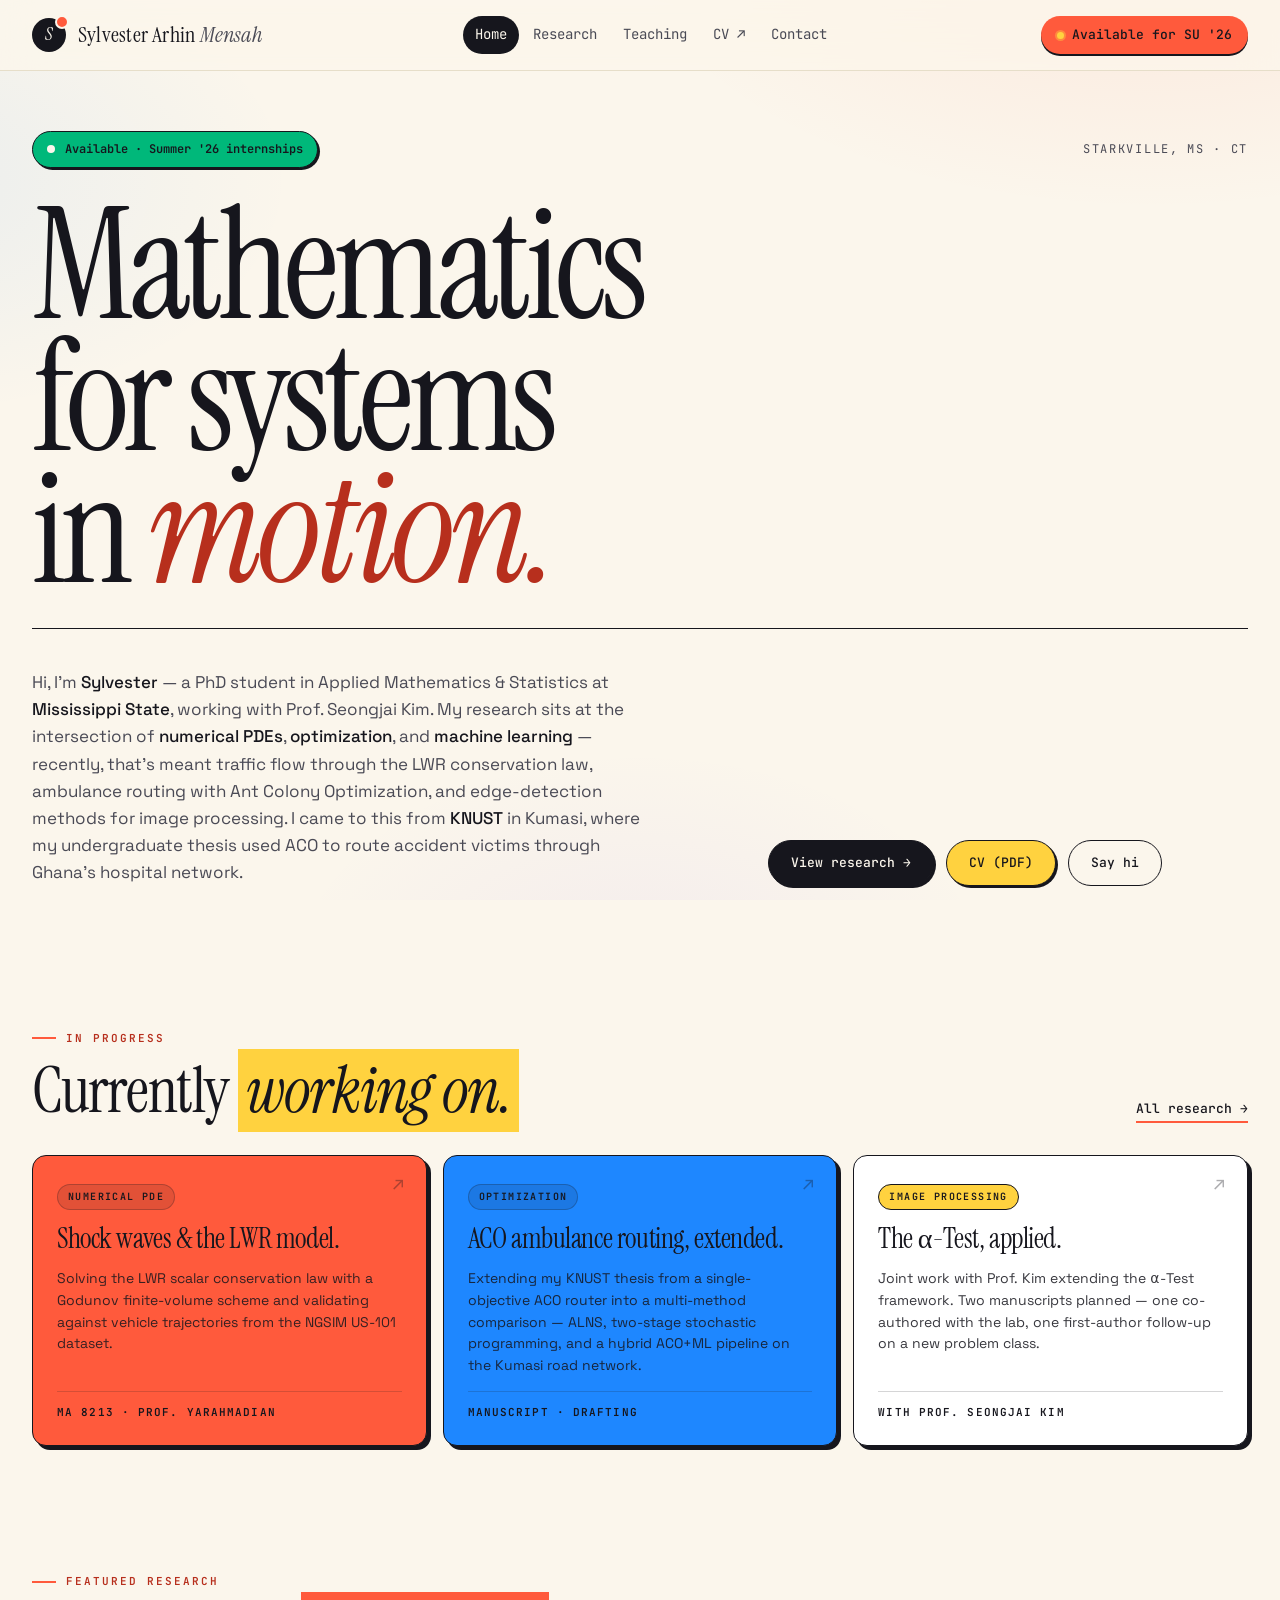
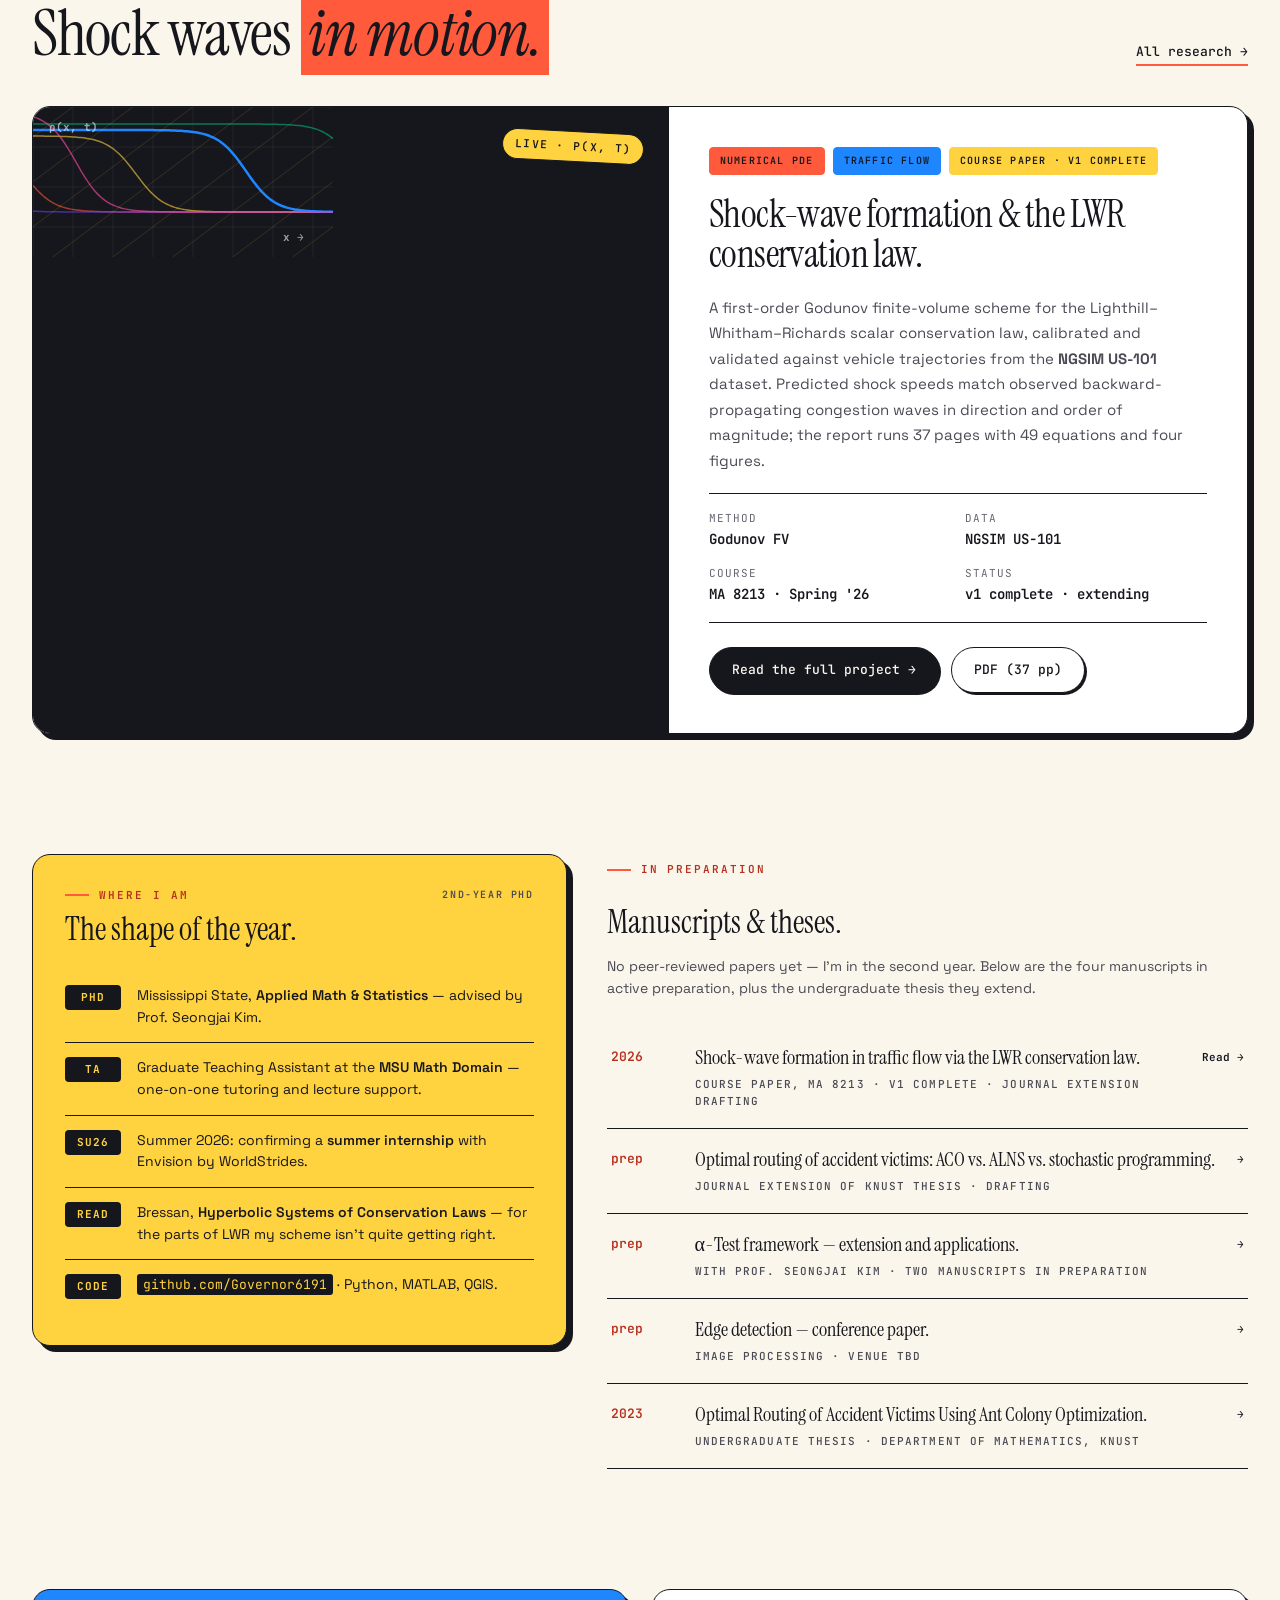
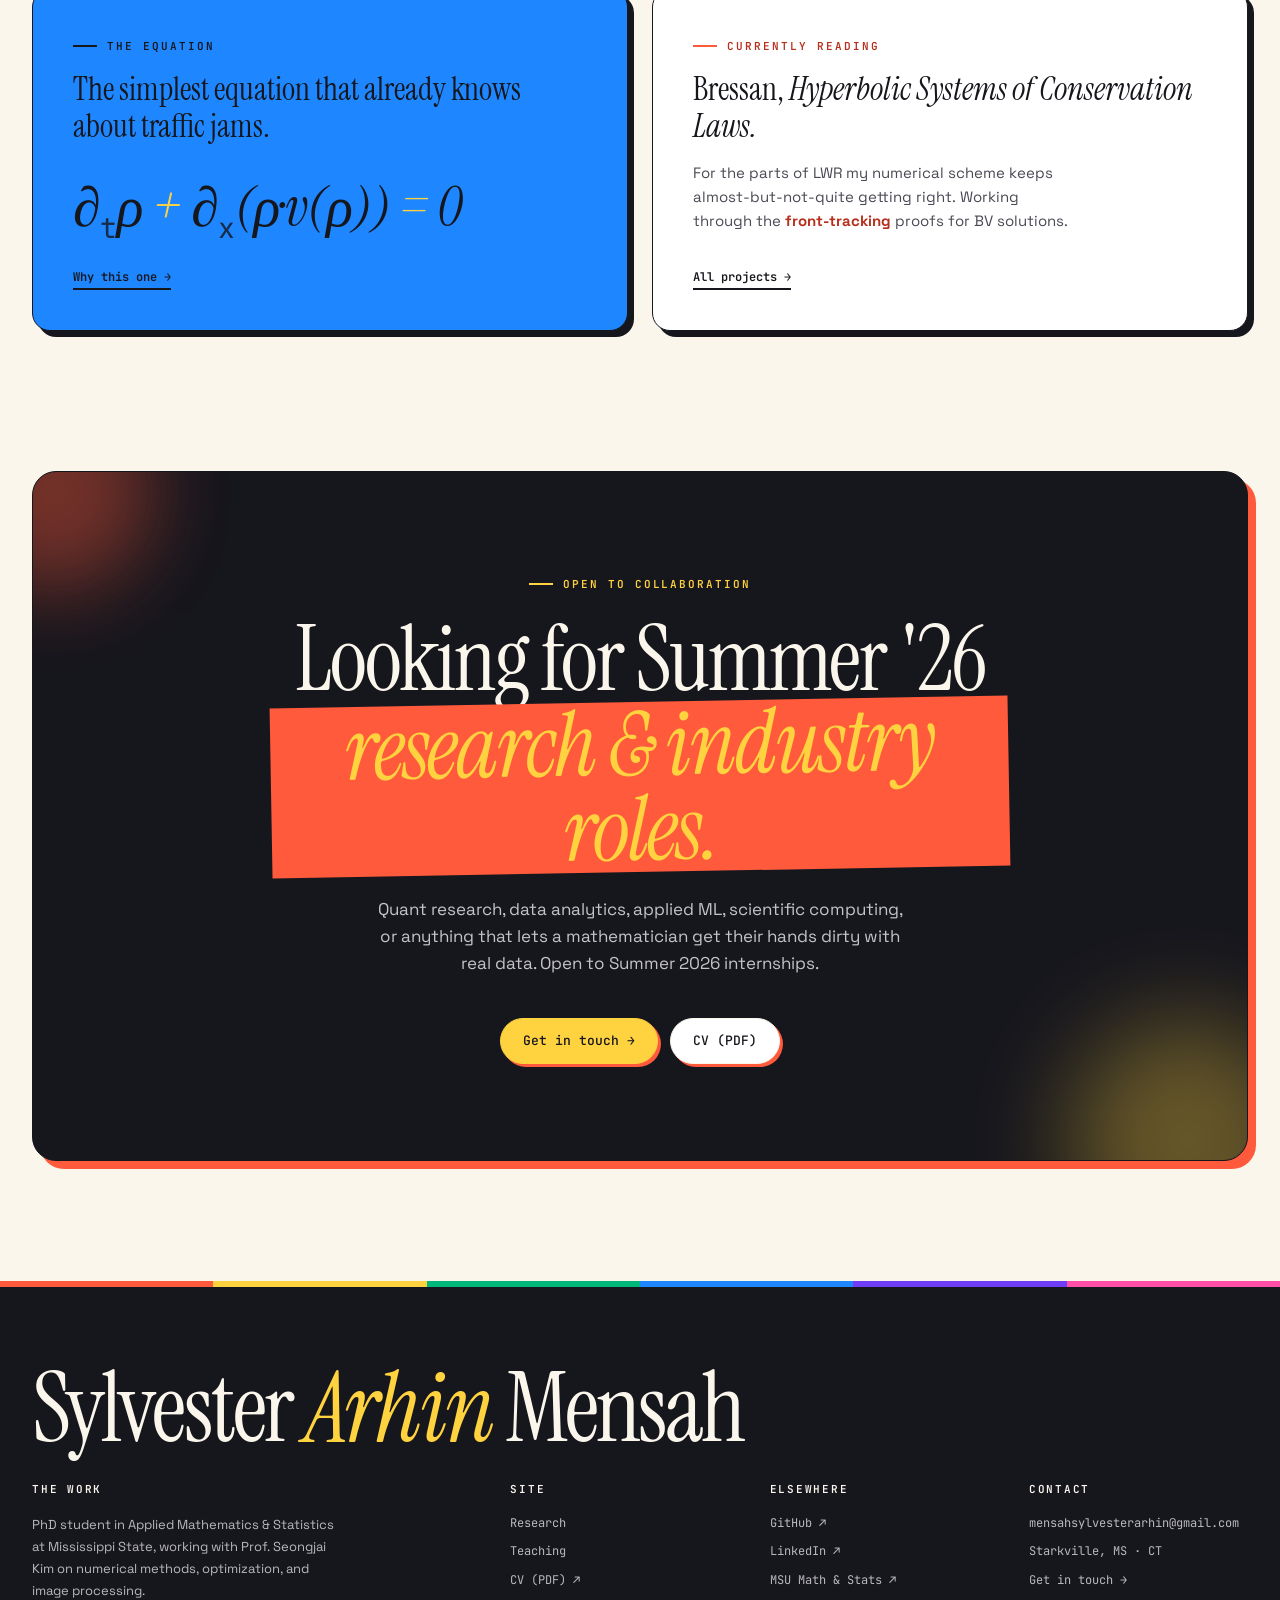
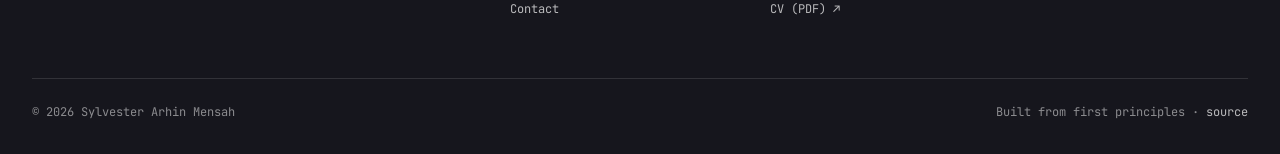
==== commit 39dd3919: "Make home-page 'Currently working on' cards clickable Each of the three cards on the home page now n" ====
--- a/index.html
+++ b/index.html
@@ -153,8 +153,23 @@
     transition: transform .2s, box-shadow .2s;
     position: relative;
     display: flex; flex-direction: column; gap: 14px;
+    color: inherit;
   }
   .doing-card:hover { transform: translate(-2px, -2px); box-shadow: 6px 6px 0 var(--ink); }
+  .doing-card::after {
+    content: '↗';
+    position: absolute;
+    top: 20px; right: 22px;
+    font-family: var(--mono);
+    font-size: 18px;
+    line-height: 1;
+    color: var(--ink);
+    opacity: 0.35;
+    transition: opacity .15s, transform .15s;
+    pointer-events: none;
+  }
+  .doing-card:hover::after { opacity: 1; transform: translate(2px, -2px); }
+  .doing-card:focus-visible { outline: 3px solid var(--accent-2); outline-offset: 3px; }
   .doing-card:nth-child(1) { background: var(--accent); color: var(--ink); }
   .doing-card:nth-child(2) { background: var(--accent-2); color: var(--ink); }
   .doing-card:nth-child(3) { background: var(--bg-2); color: var(--ink); }
@@ -615,7 +630,7 @@
     </div>
 
     <div class="now-doing-grid">
-      <article class="doing-card">
+      <a class="doing-card" href="/research/lwr/" aria-label="Read the full LWR research project">
         <span class="doing-tag">Numerical PDE</span>
         <h4>Shock waves &amp; the LWR model.</h4>
         <p>
@@ -624,8 +639,8 @@
           US-101 dataset.
         </p>
         <div class="doing-meta">MA 8213 · Prof. Yarahmadian</div>
-      </article>
-      <article class="doing-card">
+      </a>
+      <a class="doing-card" href="/research.html#aco" aria-label="See the ACO ambulance routing project">
         <span class="doing-tag">Optimization</span>
         <h4>ACO ambulance routing, extended.</h4>
         <p>
@@ -634,8 +649,8 @@
           and a hybrid ACO+ML pipeline on the Kumasi road network.
         </p>
         <div class="doing-meta">Manuscript · drafting</div>
-      </article>
-      <article class="doing-card">
+      </a>
+      <a class="doing-card" href="/research.html#alpha-test" aria-label="See the alpha-Test research project">
         <span class="doing-tag">Image processing</span>
         <h4>The α-Test, applied.</h4>
         <p>
@@ -644,7 +659,7 @@
           first-author follow-up on a new problem class.
         </p>
         <div class="doing-meta">With Prof. Seongjai Kim</div>
-      </article>
+      </a>
     </div>
   </section>
 
--- a/shared.css
+++ b/shared.css
@@ -47,6 +47,8 @@
   -webkit-font-smoothing: antialiased;
   text-rendering: optimizeLegibility;
 }
+
+html { scroll-padding-top: 96px; scroll-behavior: smooth; }
 
 body {
   min-height: 100vh;
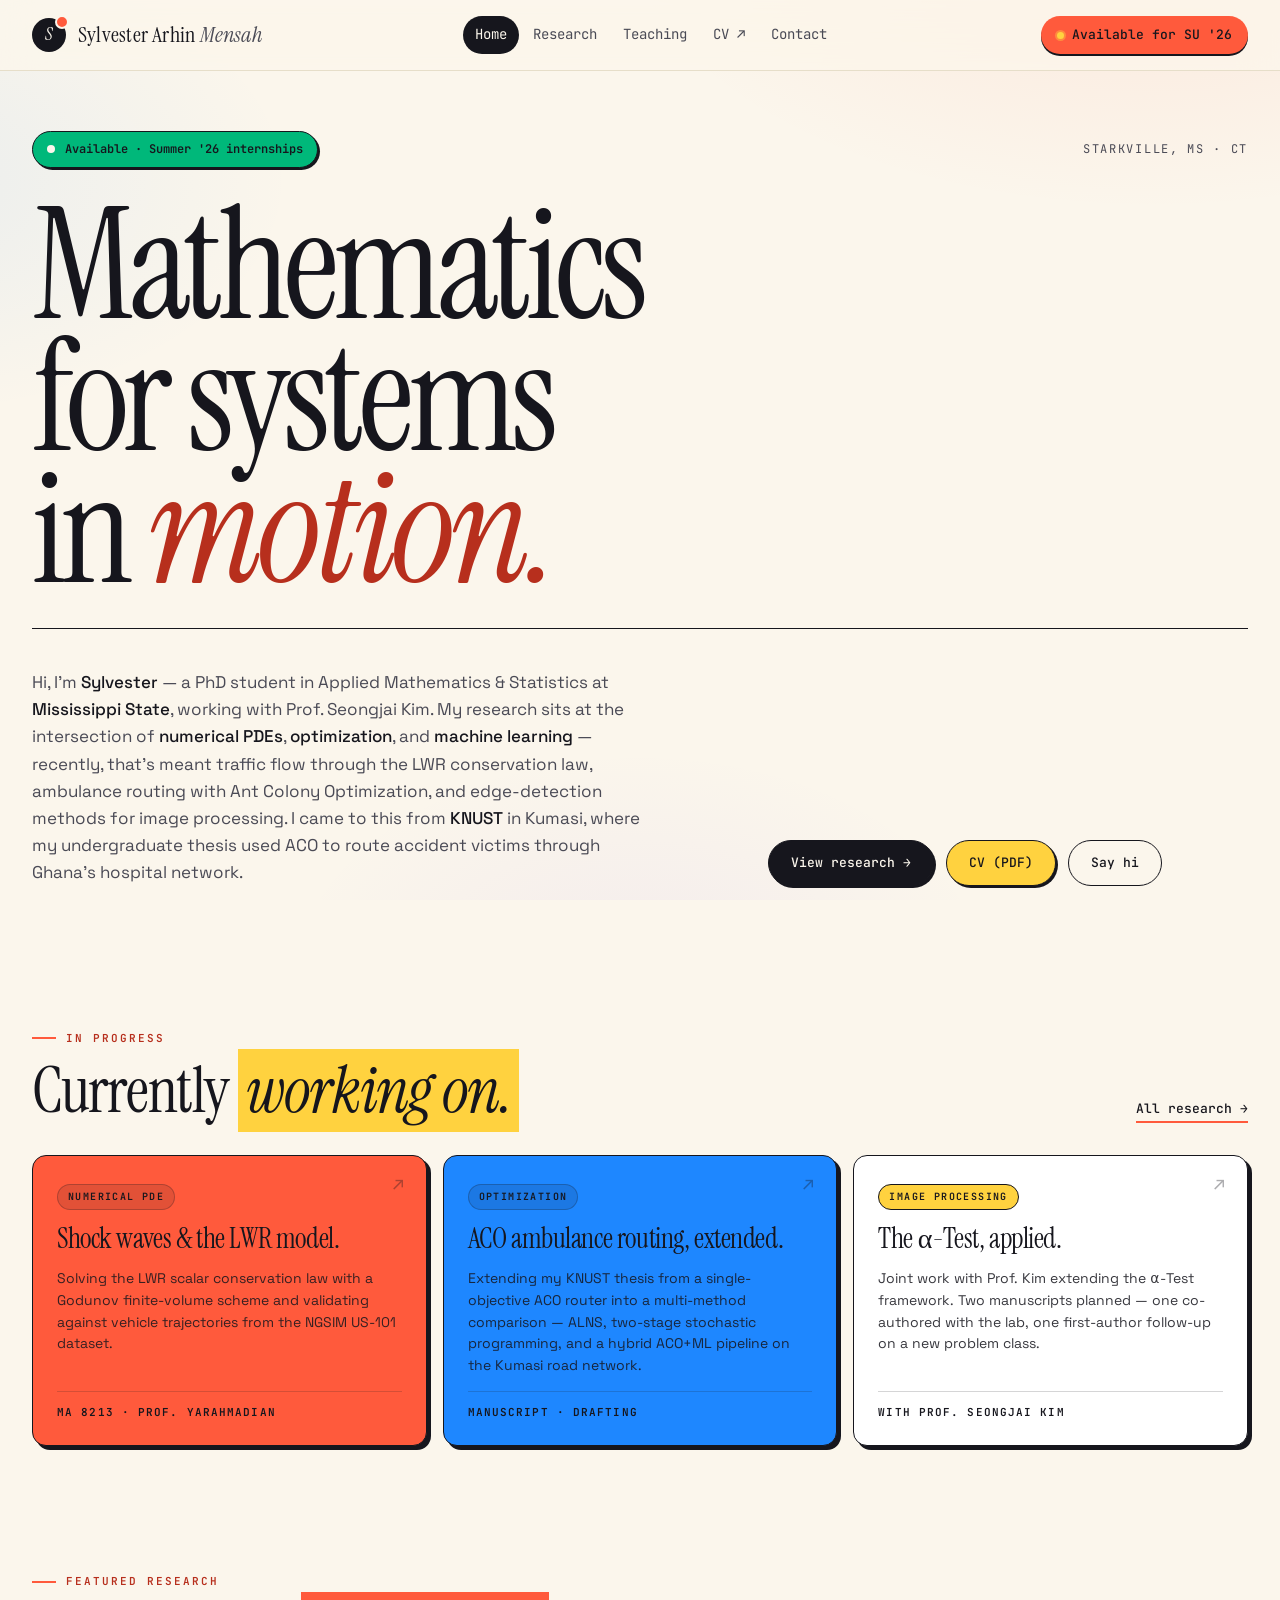
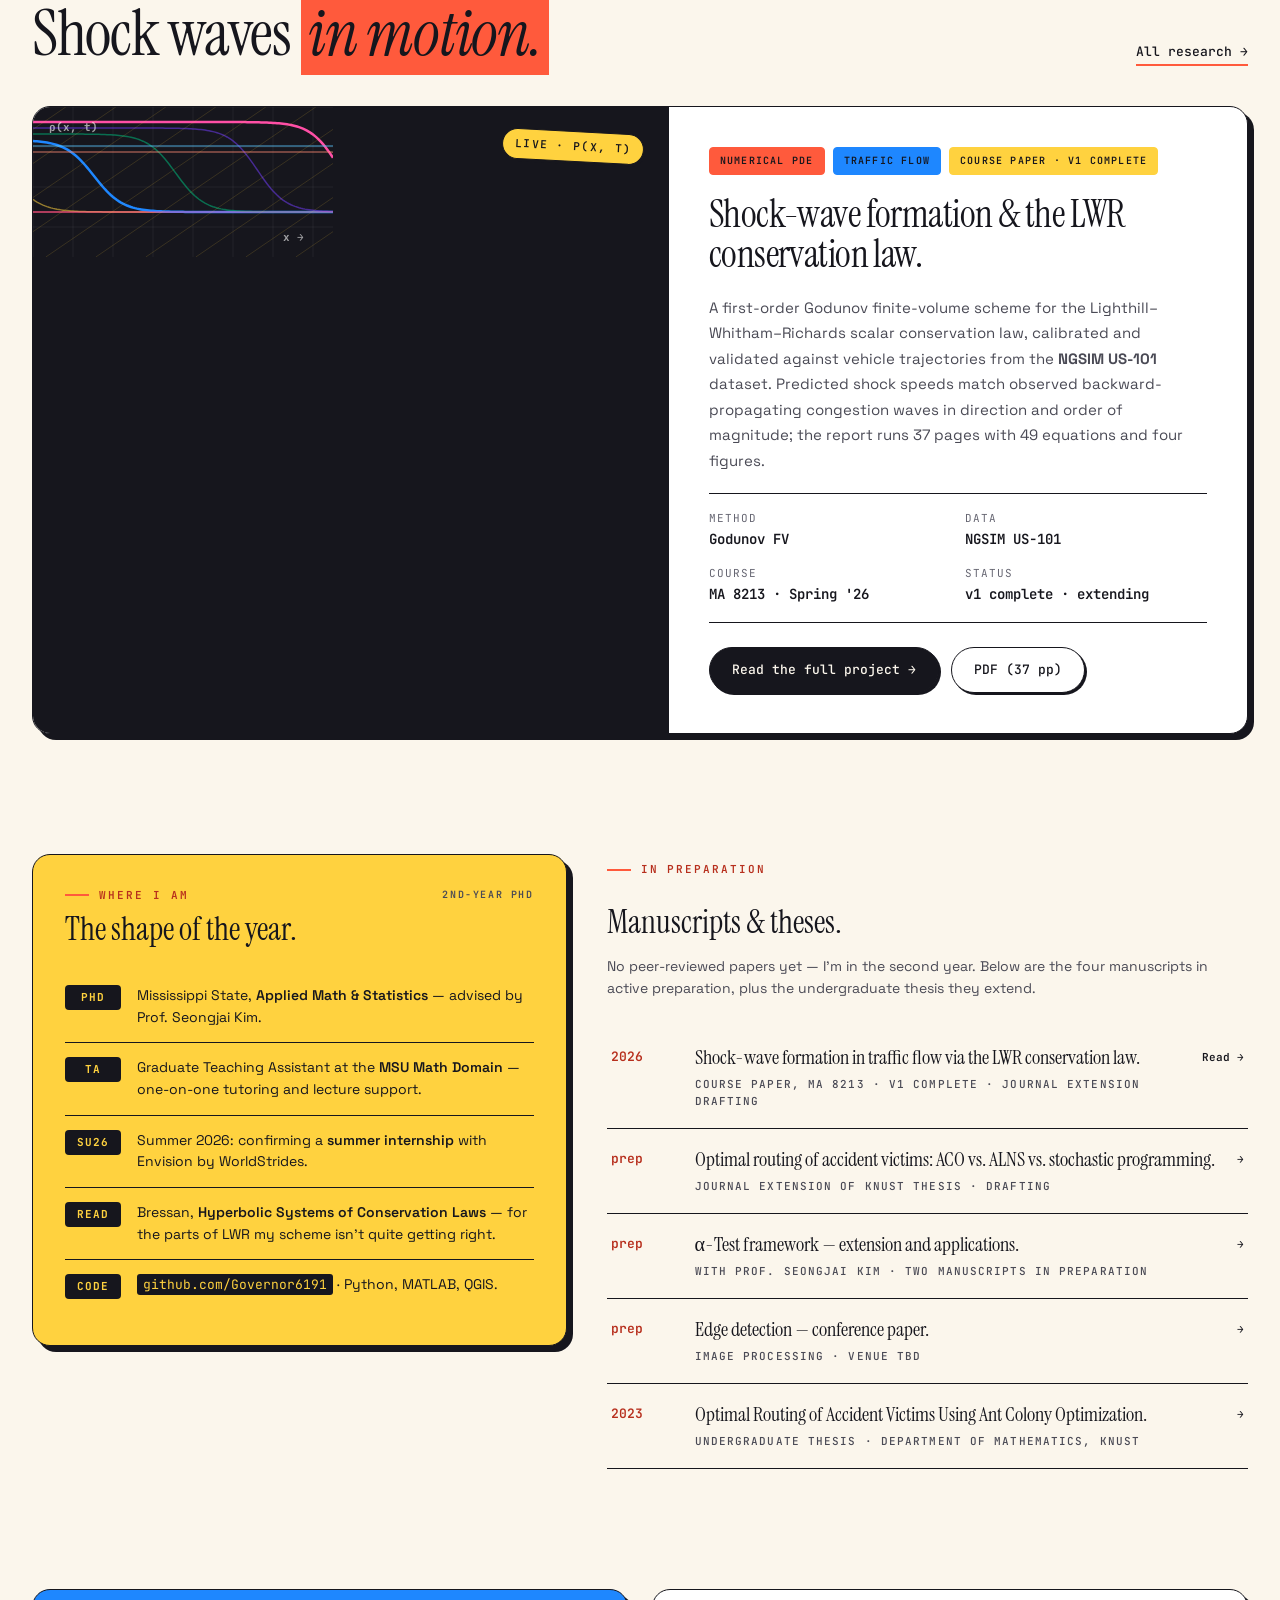
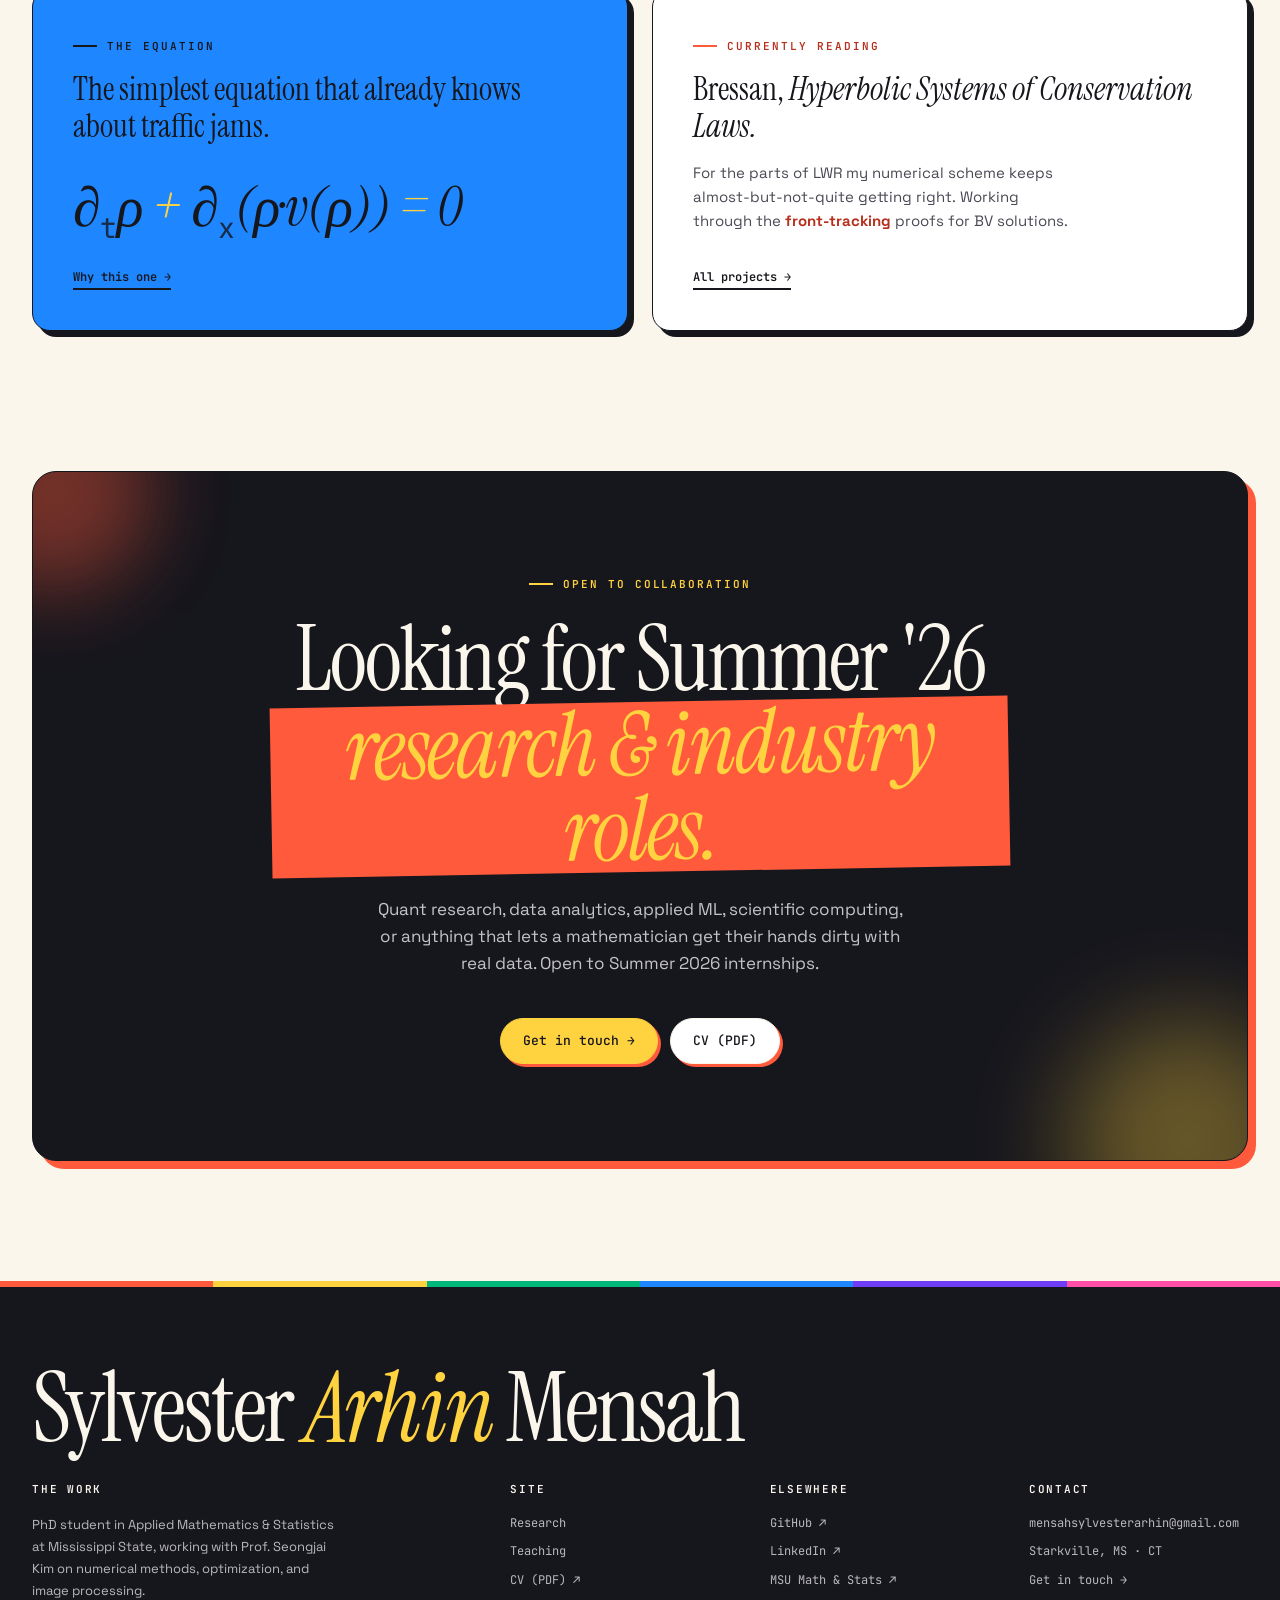
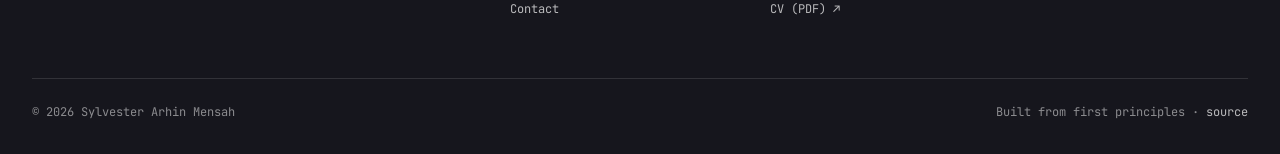
==== commit 48cd912f: "Fix home-page LWR canvas landing in flat-asymptote snapshots The featured-research canvas on the hom" ====
--- a/index.html
+++ b/index.html
@@ -883,11 +883,16 @@
       }
 
       // density profiles (shock fronts)
-      const palette = ['#ff5a3c', '#ffd23f', '#1e87ff', '#00b87a', '#6f3df5', '#ff4fa6'];
-      for (let i = 0; i < 6; i++) {
-        const phase = (t * 0.35 + i * 1.1) % 5;
-        const x0 = (phase / 5) * (w + 200) - 100;
-        const amp = 70 + i * 6;
+      // 9 curves at tight phase offsets so the canvas never lands in a
+      // "all asymptotes, no transitions" snapshot. Cycle length 6,
+      // x0 range extends past both edges so transitions enter and exit
+      // smoothly without ever leaving the canvas in a flat state.
+      const palette = ['#ff5a3c', '#ffd23f', '#1e87ff', '#00b87a', '#6f3df5', '#ff4fa6', '#ff8a73', '#5cc8ff', '#ff4fa6'];
+      const N = 9;
+      for (let i = 0; i < N; i++) {
+        const phase = (t * 0.4 + i * 0.7) % 6;
+        const x0 = (phase / 6) * (w + 400) - 200;
+        const amp = 60 + (i % 6) * 6;
 
         ctx.beginPath();
         for (let x = 0; x <= w; x += 2) {
@@ -898,21 +903,21 @@
           if (x === 0) ctx.moveTo(x, y);
           else ctx.lineTo(x, y);
         }
-        ctx.strokeStyle = palette[i];
-        ctx.lineWidth = i === 2 ? 2.5 : 1.5;
-        ctx.globalAlpha = i === 2 ? 1 : 0.6;
+        ctx.strokeStyle = palette[i % palette.length];
+        ctx.lineWidth = (i === 2 || i === 5) ? 2.5 : 1.5;
+        ctx.globalAlpha = (i === 2 || i === 5) ? 1 : 0.55;
         ctx.stroke();
       }
       ctx.globalAlpha = 1;
 
-      // characteristics
+      // characteristics — denser to add ambient motion
       ctx.strokeStyle = 'rgba(255,210,63,0.15)';
       ctx.lineWidth = 1;
-      for (let i = -10; i < 20; i++) {
+      for (let i = -12; i < 24; i++) {
         ctx.beginPath();
-        const x = i * 60 + (t * 30) % 60;
+        const x = i * 50 + (t * 30) % 50;
         ctx.moveTo(x, h);
-        ctx.lineTo(x + 200, 0);
+        ctx.lineTo(x + 220, 0);
         ctx.stroke();
       }
 
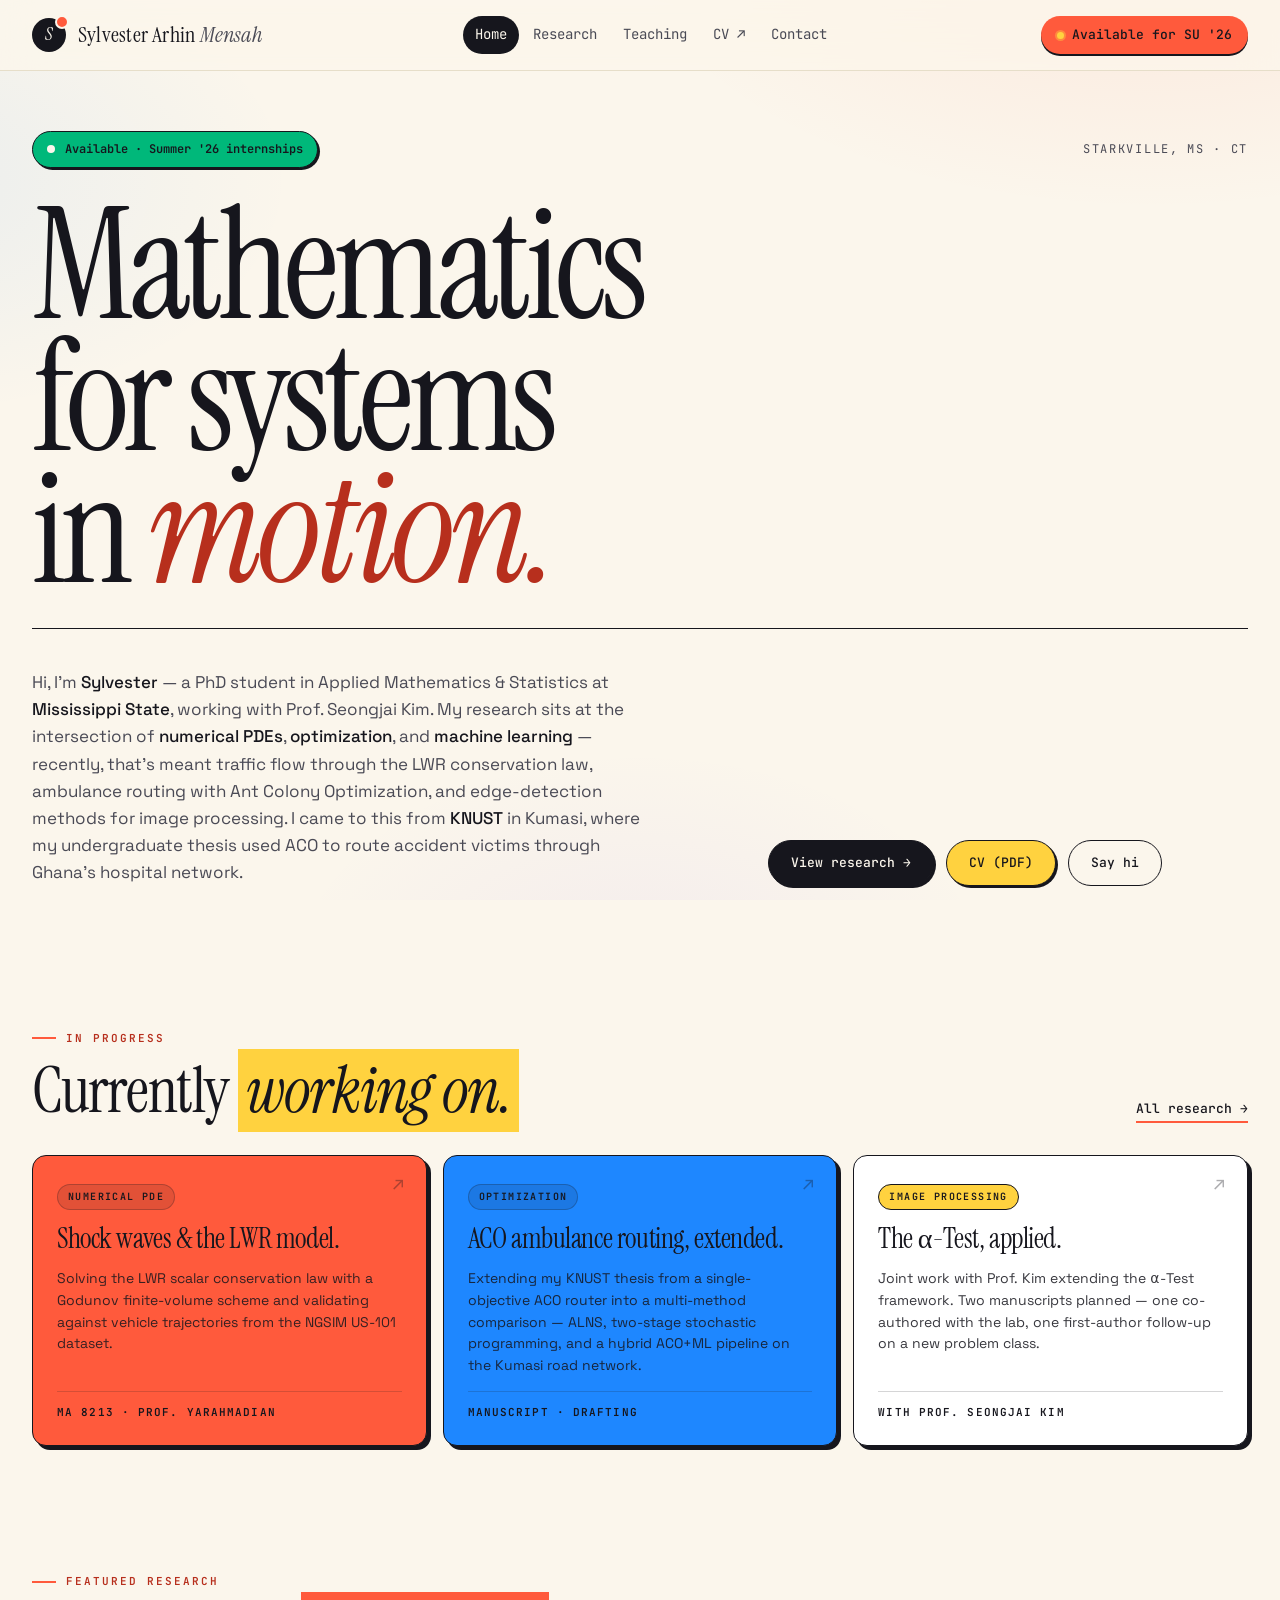
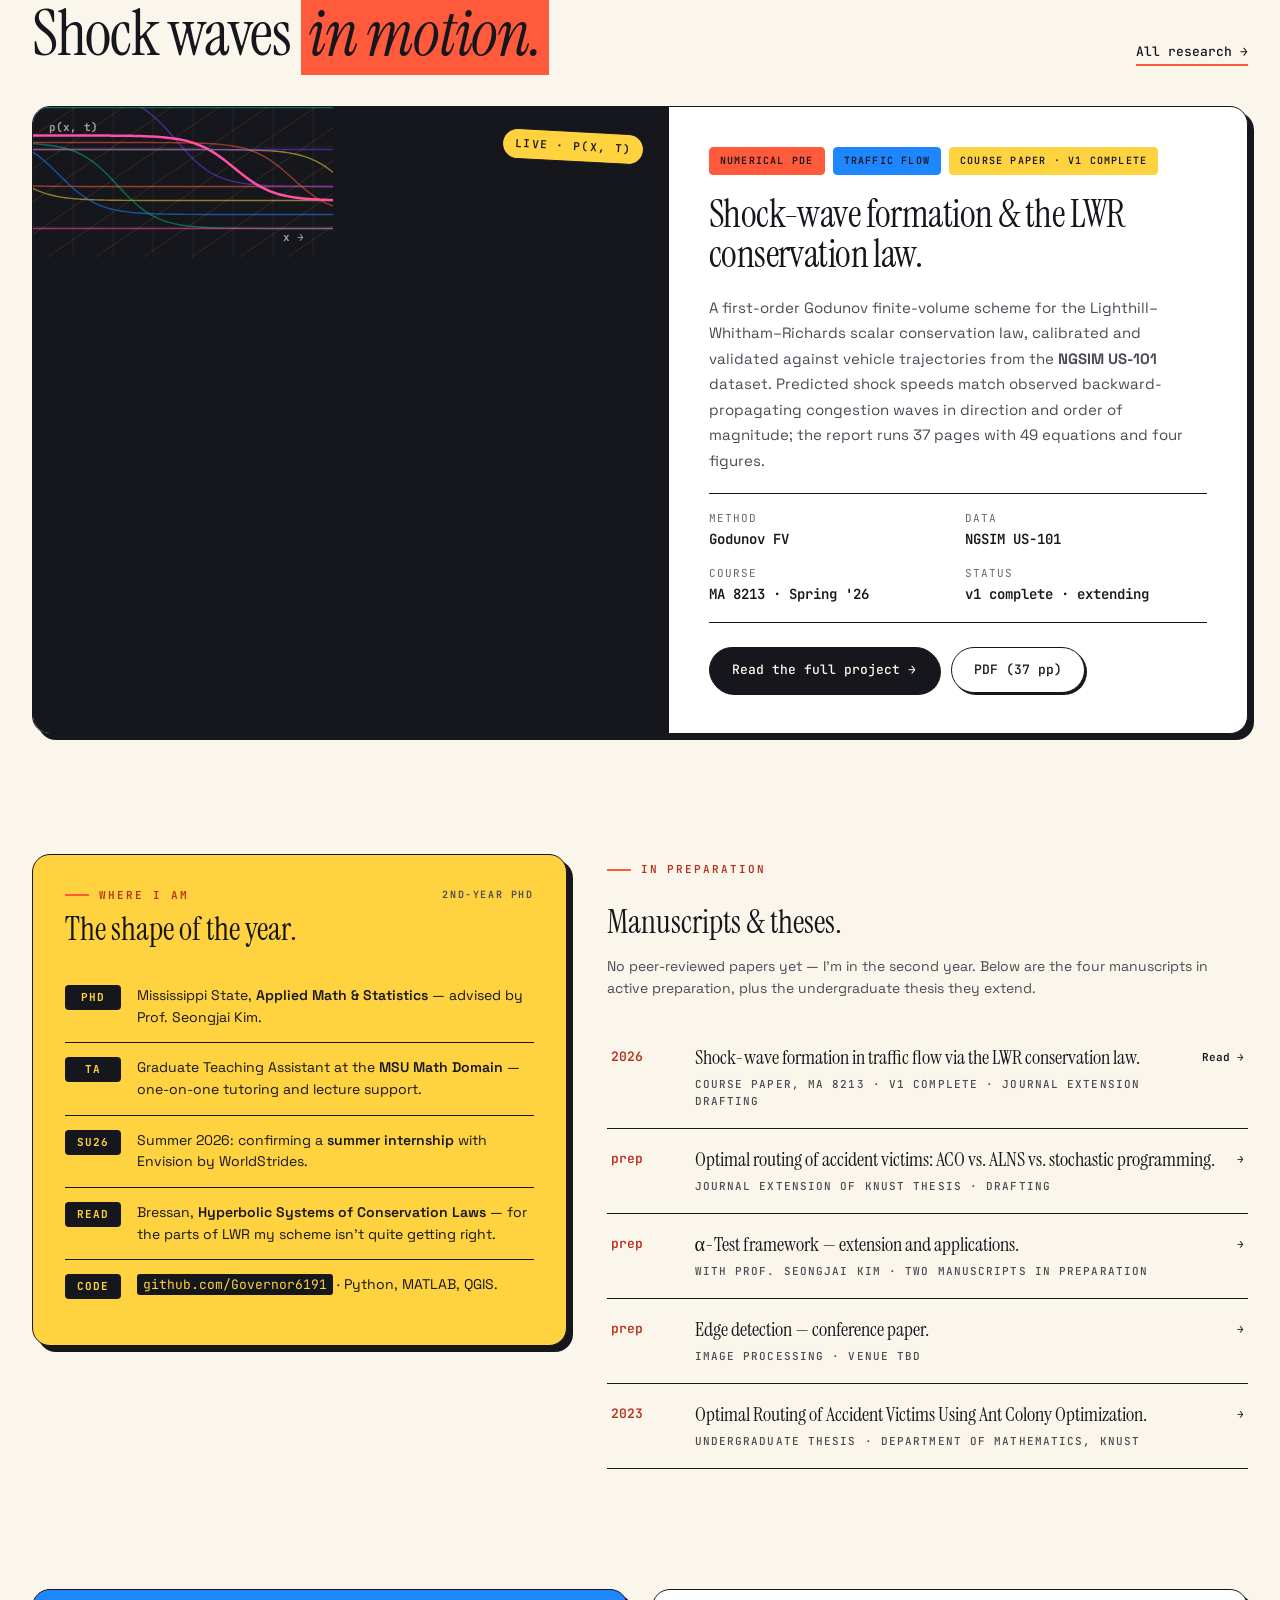
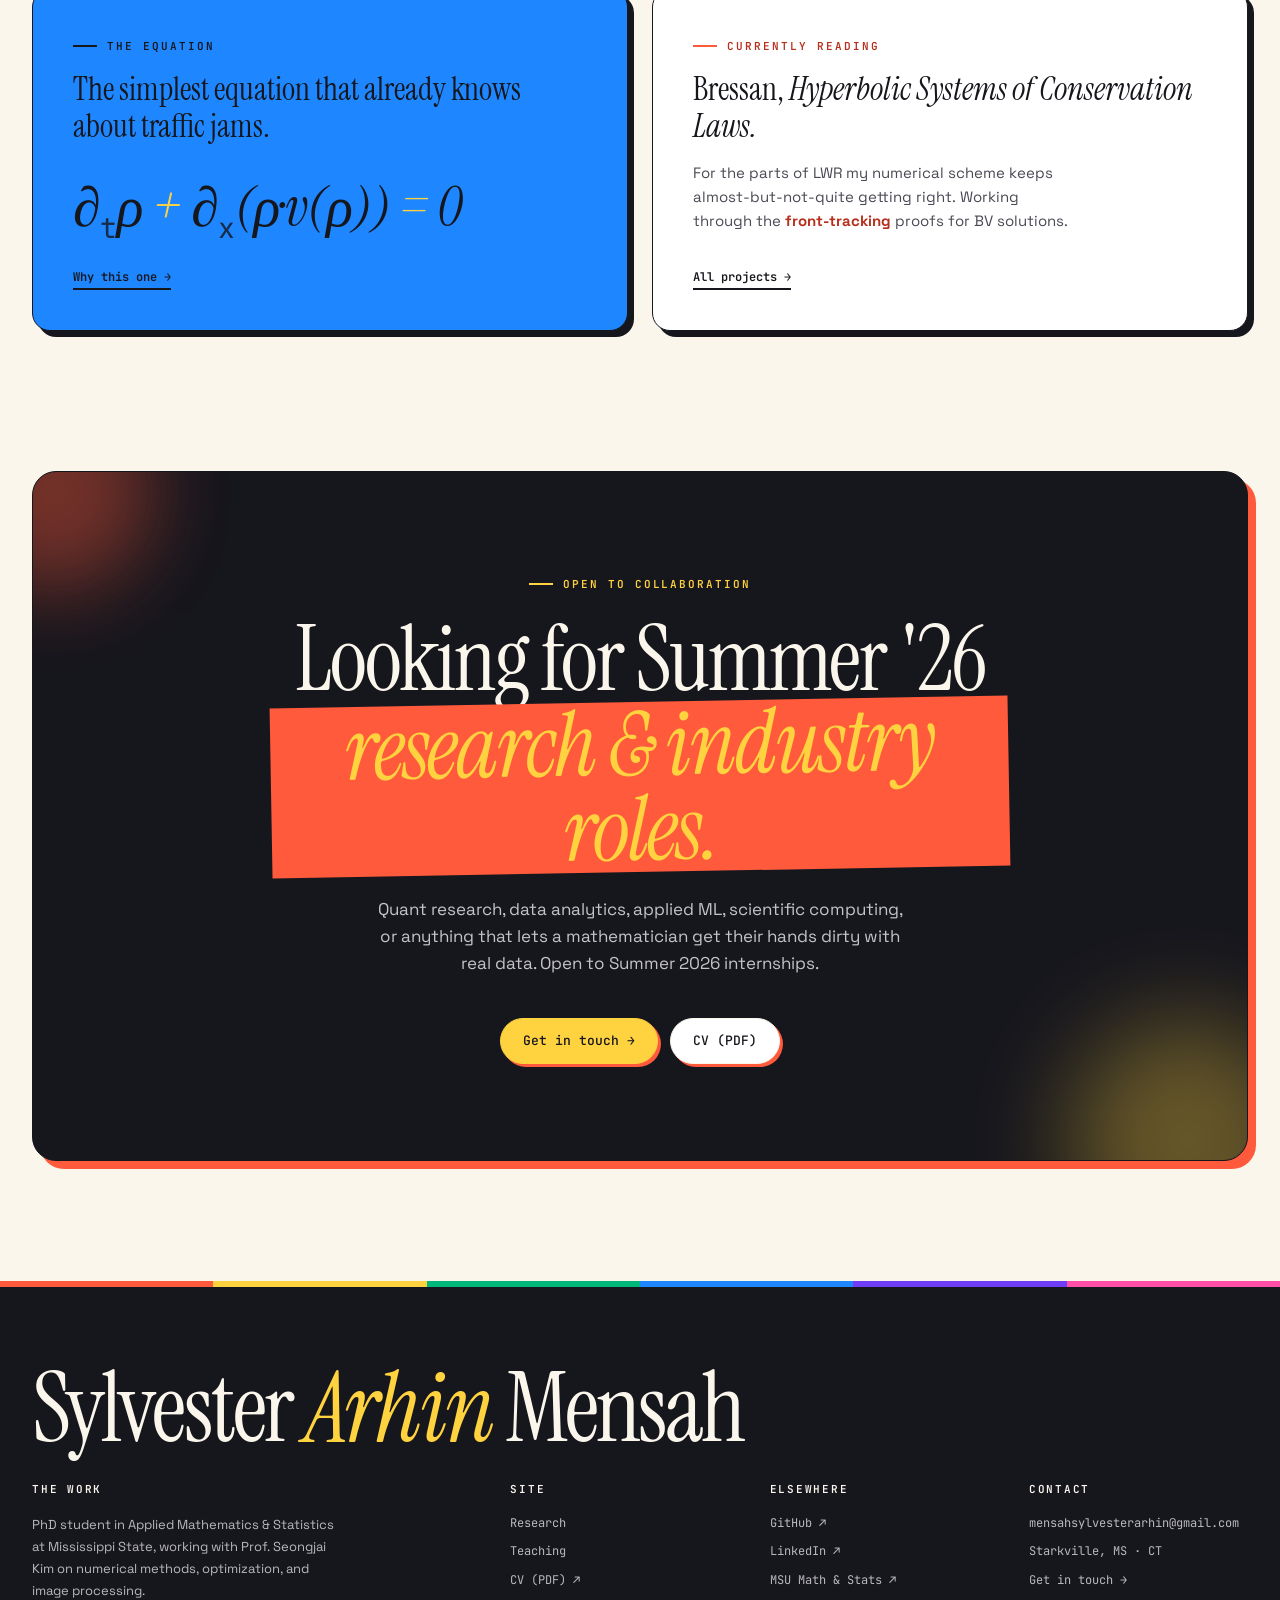
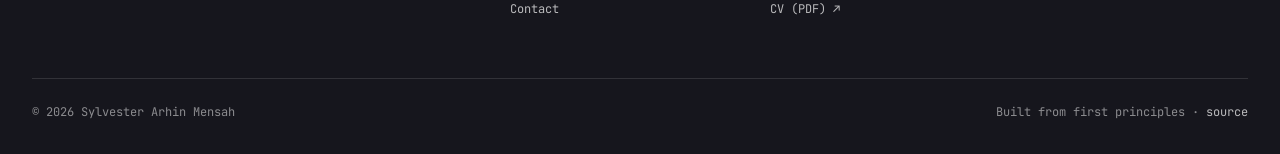
==== commit 36587fb7: "Make home-page LWR canvas a continuous wave field The previous fix (9 curves at h*0.7 baseline) and " ====
--- a/index.html
+++ b/index.html
@@ -882,40 +882,43 @@
         ctx.beginPath(); ctx.moveTo(0, y); ctx.lineTo(w, y); ctx.stroke();
       }
 
-      // density profiles (shock fronts)
-      // 9 curves at tight phase offsets so the canvas never lands in a
-      // "all asymptotes, no transitions" snapshot. Cycle length 6,
-      // x0 range extends past both edges so transitions enter and exit
-      // smoothly without ever leaving the canvas in a flat state.
-      const palette = ['#ff5a3c', '#ffd23f', '#1e87ff', '#00b87a', '#6f3df5', '#ff4fa6', '#ff8a73', '#5cc8ff', '#ff4fa6'];
-      const N = 9;
+      // density profiles (shock fronts) — tight cluster + dense phases
+      // 12 curves clustered around y = h * 0.65 with only ~40 px of
+      // vertical jitter, phase offset 0.5 so the 12 curves cover the
+      // entire cycle (length 6) at any moment. Wider sigmoid transition
+      // (exp 0.05) makes each curve's "wave" visible across more of
+      // the canvas. Result: a continuous weaving wave field, never a
+      // stack of flat horizontal lines.
+      const palette = ['#ff5a3c', '#ffd23f', '#1e87ff', '#00b87a', '#6f3df5', '#ff4fa6'];
+      const N = 12;
+      const anchorIdx = 5;
       for (let i = 0; i < N; i++) {
-        const phase = (t * 0.4 + i * 0.7) % 6;
+        const baseline = h * 0.65 + (i % 4) * 14 - 18; // ~56 px cluster around 0.65h
+        const phase = (t * 0.45 + i * 0.5) % 6;
         const x0 = (phase / 6) * (w + 400) - 200;
-        const amp = 60 + (i % 6) * 6;
+        const amp = 65 + (i % 5) * 7;
 
         ctx.beginPath();
         for (let x = 0; x <= w; x += 2) {
           const dx = x - x0;
-          let y = h * 0.7;
-          const front = 1 / (1 + Math.exp(0.07 * dx));
-          y -= amp * front;
+          const front = 1 / (1 + Math.exp(0.05 * dx));
+          const y = baseline - amp * front;
           if (x === 0) ctx.moveTo(x, y);
           else ctx.lineTo(x, y);
         }
         ctx.strokeStyle = palette[i % palette.length];
-        ctx.lineWidth = (i === 2 || i === 5) ? 2.5 : 1.5;
-        ctx.globalAlpha = (i === 2 || i === 5) ? 1 : 0.55;
+        ctx.lineWidth = i === anchorIdx ? 2.5 : 1.4;
+        ctx.globalAlpha = i === anchorIdx ? 1 : 0.55;
         ctx.stroke();
       }
       ctx.globalAlpha = 1;
 
-      // characteristics — denser to add ambient motion
-      ctx.strokeStyle = 'rgba(255,210,63,0.15)';
+      // characteristics — denser ambient motion
+      ctx.strokeStyle = 'rgba(255,210,63,0.13)';
       ctx.lineWidth = 1;
-      for (let i = -12; i < 24; i++) {
+      for (let i = -14; i < 28; i++) {
         ctx.beginPath();
-        const x = i * 50 + (t * 30) % 50;
+        const x = i * 48 + (t * 30) % 48;
         ctx.moveTo(x, h);
         ctx.lineTo(x + 220, 0);
         ctx.stroke();
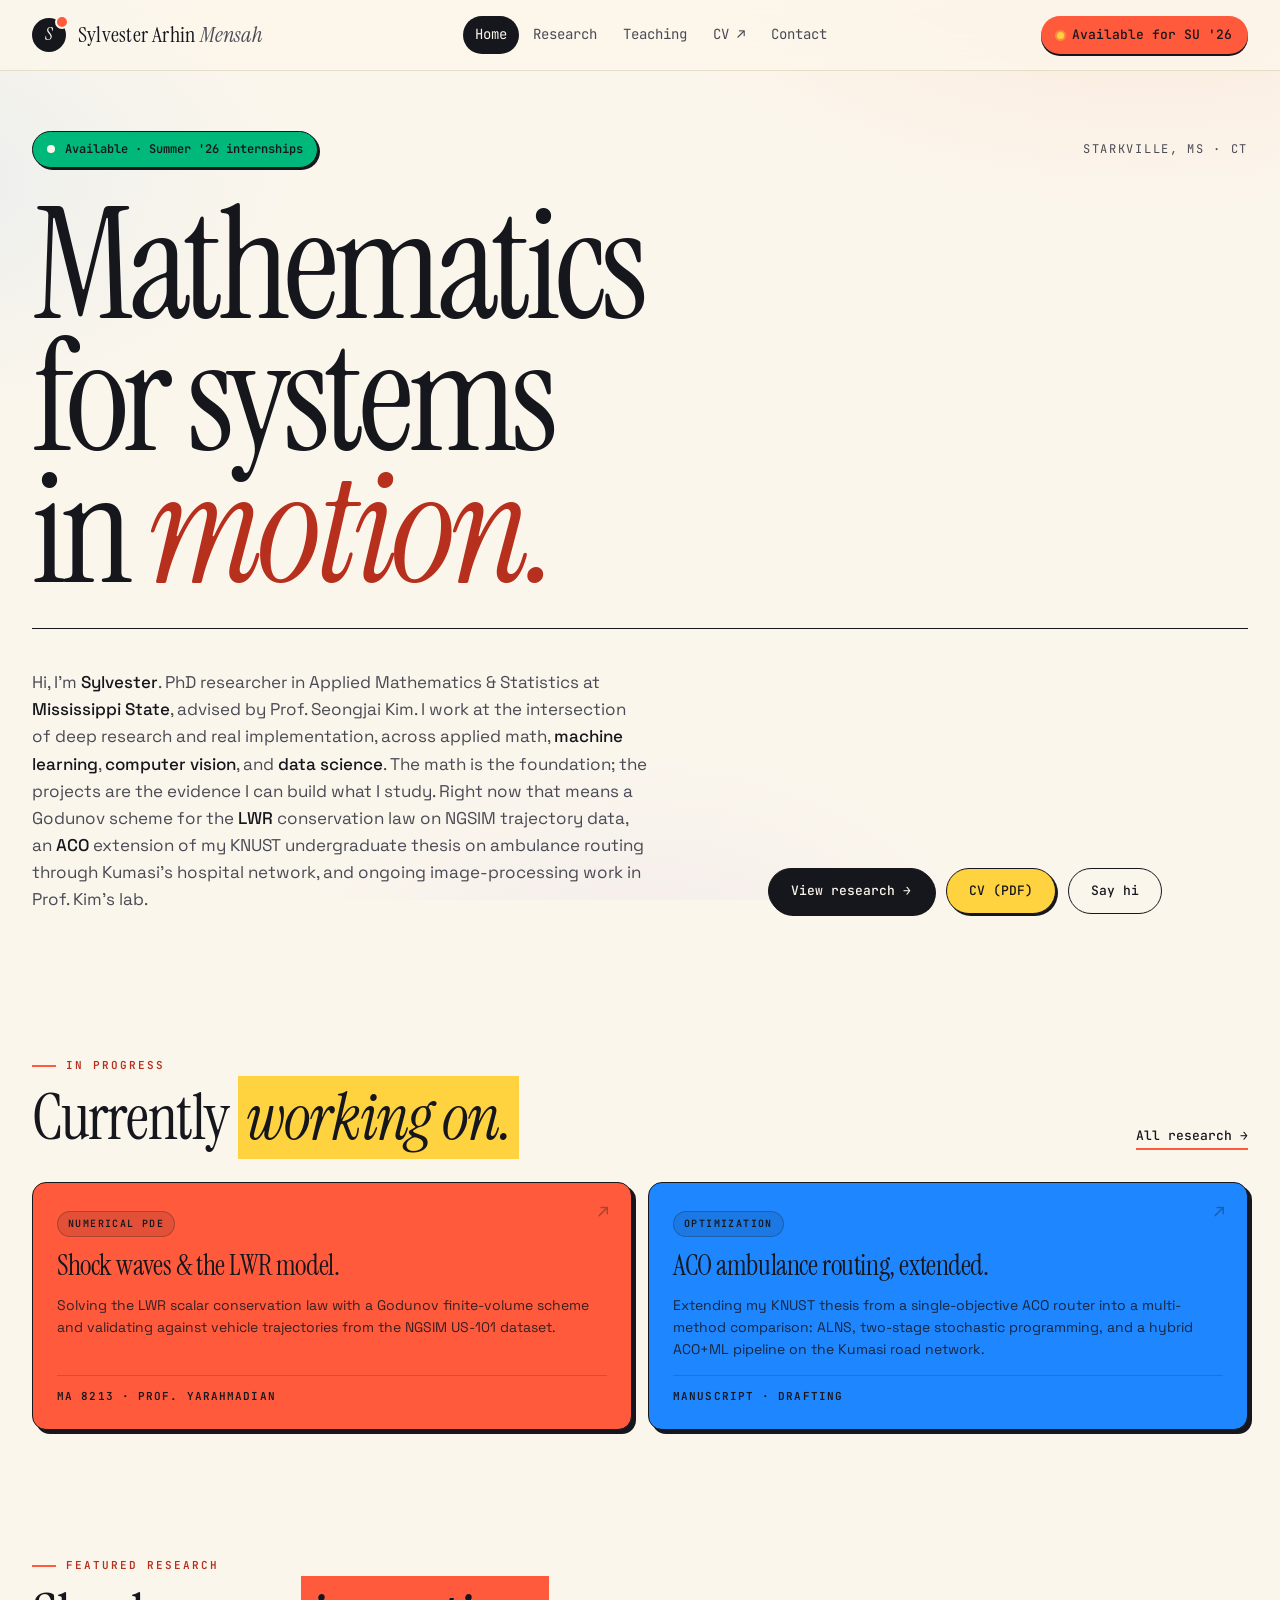
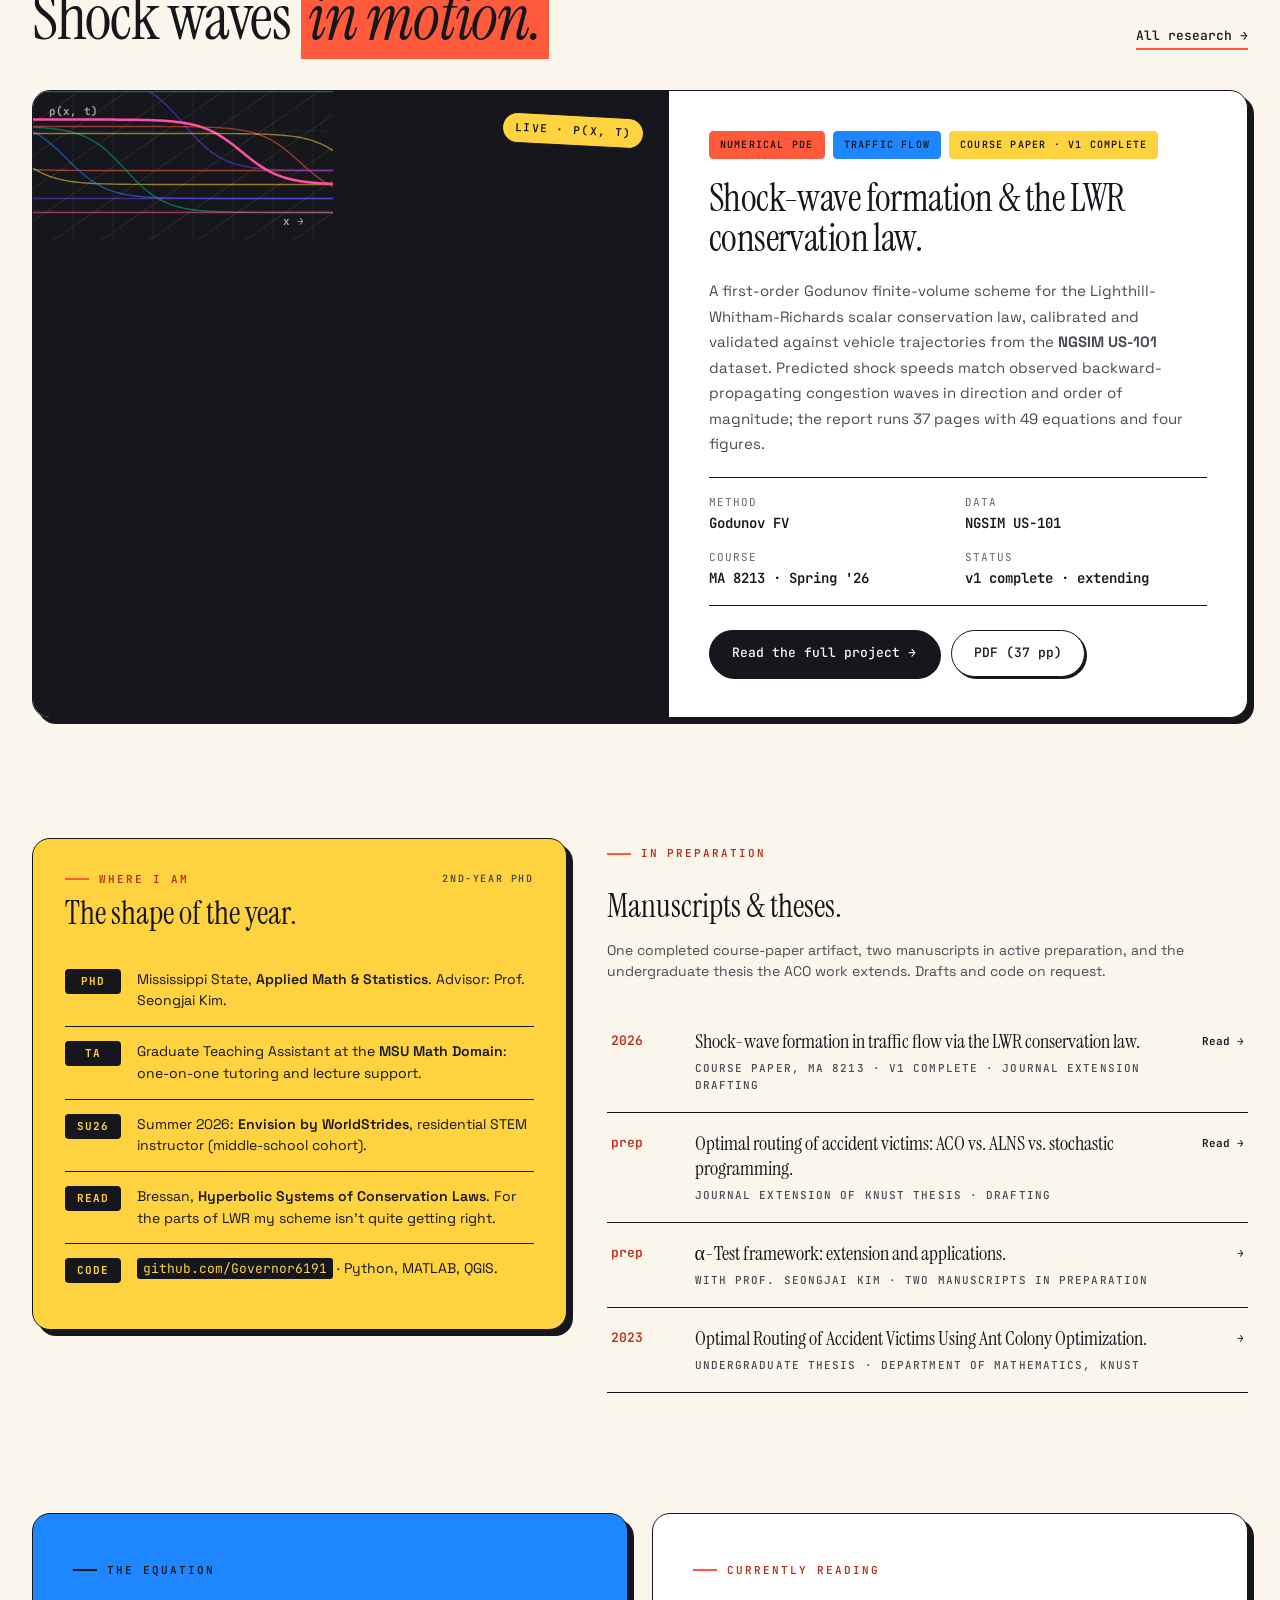
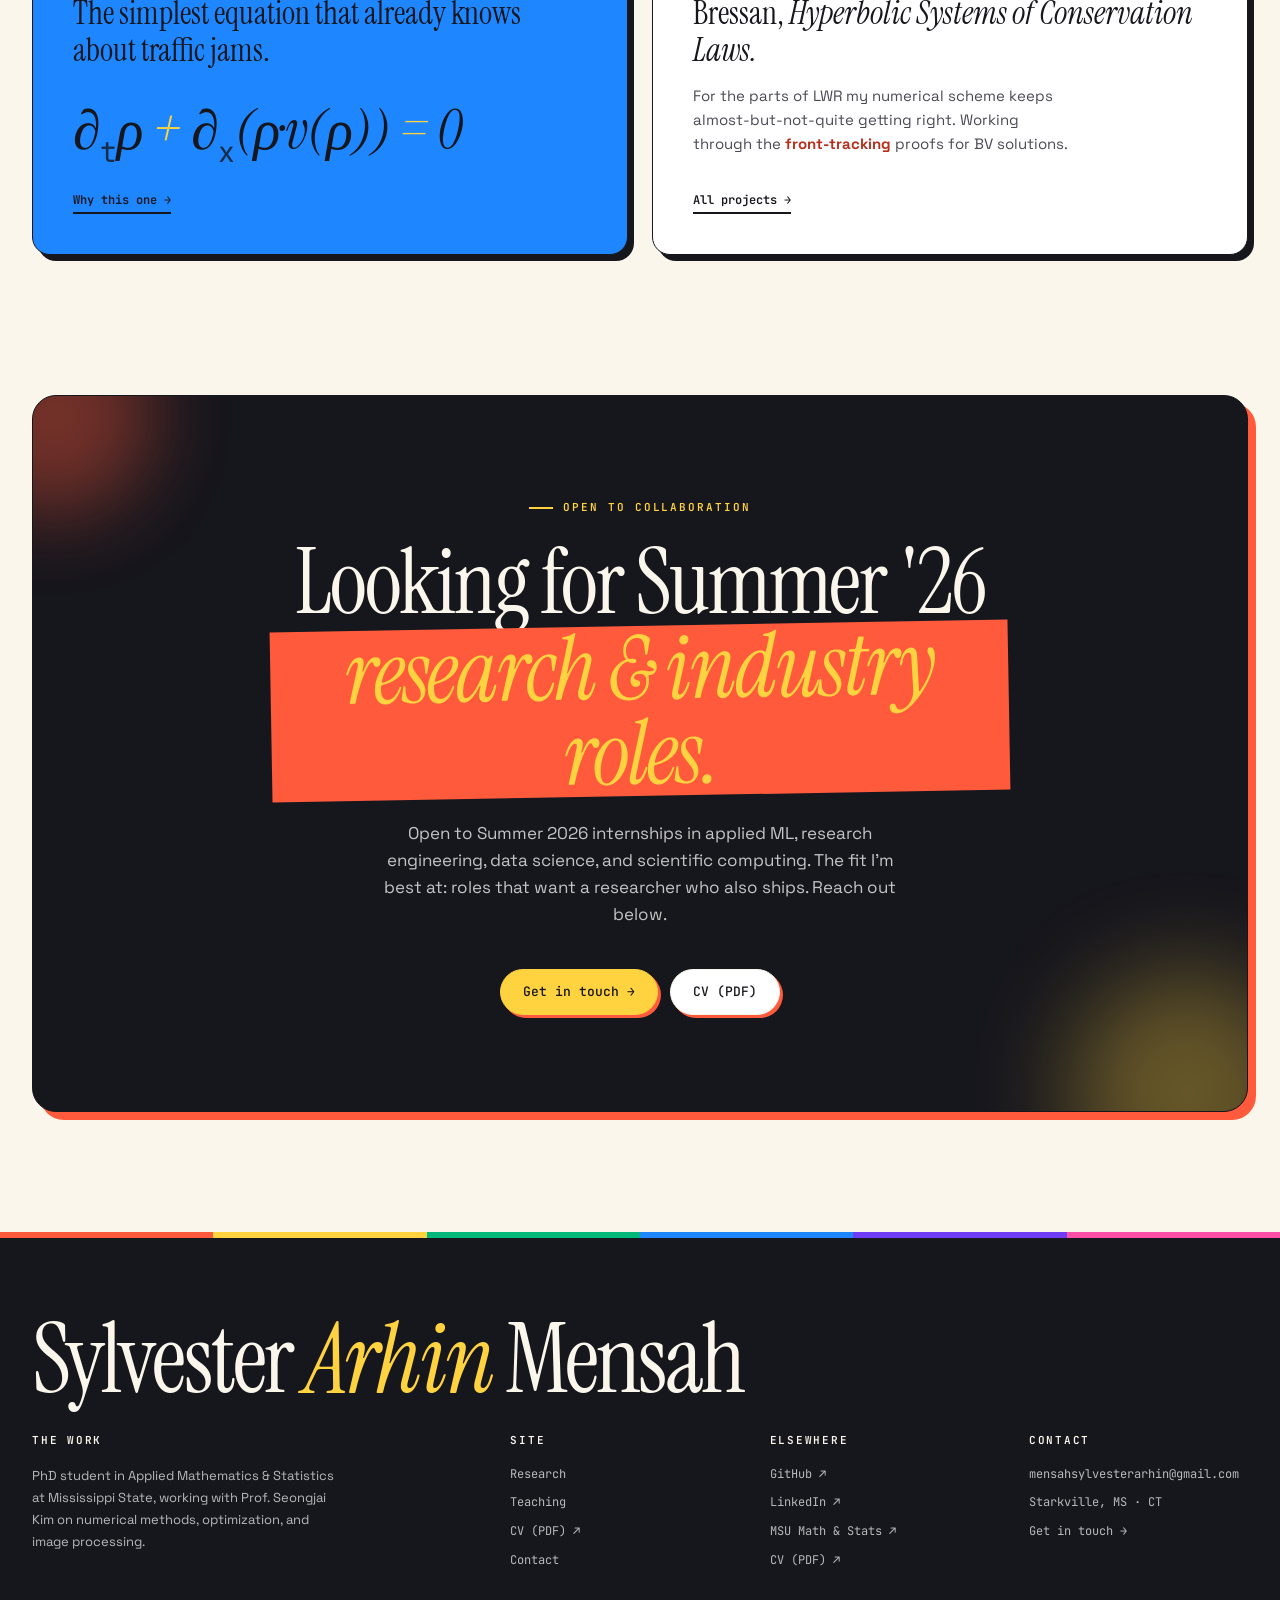
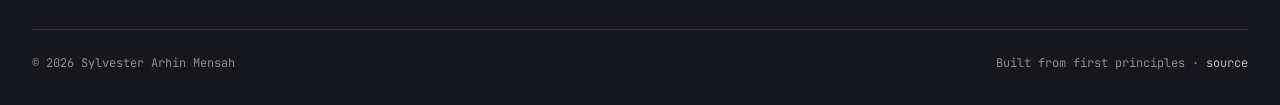
==== commit 0888fade: "Reposition site voice to research-plus-implementation theme Per the May 20 portfolio review brief:  " ====
--- a/index.html
+++ b/index.html
@@ -3,31 +3,31 @@
 <head>
 <meta charset="utf-8" />
 <meta name="viewport" content="width=device-width,initial-scale=1" />
-<title>Sylvester Arhin Mensah — Applied Mathematics &amp; Optimization</title>
-<meta name="description" content="Sylvester Arhin Mensah — PhD student in Applied Mathematics and Statistics at Mississippi State, working on numerical PDEs, optimization, and image processing." />
+<title>Sylvester Arhin Mensah · PhD researcher · Applied math, ML, computer vision, scientific computing</title>
+<meta name="description" content="Sylvester Arhin Mensah. PhD researcher in Applied Mathematics &amp; Statistics at Mississippi State, working at the intersection of deep research and real implementation across applied math, machine learning, computer vision, and scientific computing." />
 <link rel="canonical" href="https://governor6191.github.io/" />
 
 <!-- Open Graph + Twitter -->
 <meta property="og:type" content="website" />
 <meta property="og:site_name" content="Sylvester Arhin Mensah" />
-<meta property="og:title" content="Sylvester Arhin Mensah — Applied Mathematics &amp; Optimization" />
-<meta property="og:description" content="PhD student in Applied Mathematics and Statistics at Mississippi State, working on numerical PDEs, optimization, and image processing." />
+<meta property="og:title" content="Sylvester Arhin Mensah · PhD researcher · Applied math, ML, computer vision, scientific computing" />
+<meta property="og:description" content="PhD researcher in Applied Mathematics &amp; Statistics at Mississippi State, working at the intersection of deep research and real implementation across applied math, machine learning, computer vision, and scientific computing." />
 <meta property="og:url" content="https://governor6191.github.io/" />
 <meta property="og:image" content="https://governor6191.github.io/og/og-image.png" />
 <meta property="og:image:width" content="1200" />
 <meta property="og:image:height" content="720" />
 <meta property="og:image:type" content="image/png" />
-<meta property="og:image:alt" content="Sylvester Arhin Mensah — Mathematics for systems in motion. PhD · Mississippi State University." />
+<meta property="og:image:alt" content="Sylvester Arhin Mensah. Mathematics for systems in motion. PhD · Mississippi State University." />
 <meta name="twitter:card" content="summary_large_image" />
-<meta name="twitter:title" content="Sylvester Arhin Mensah — Applied Mathematics &amp; Optimization" />
-<meta name="twitter:description" content="PhD student in Applied Mathematics and Statistics at Mississippi State, working on numerical PDEs, optimization, and image processing." />
+<meta name="twitter:title" content="Sylvester Arhin Mensah · PhD researcher · Applied math, ML, computer vision, scientific computing" />
+<meta name="twitter:description" content="PhD researcher in Applied Mathematics &amp; Statistics at Mississippi State, working at the intersection of deep research and real implementation across applied math, machine learning, computer vision, and scientific computing." />
 <meta name="twitter:image" content="https://governor6191.github.io/og/og-image.png" />
-<meta name="twitter:image:alt" content="Sylvester Arhin Mensah — Mathematics for systems in motion. PhD · Mississippi State University." />
+<meta name="twitter:image:alt" content="Sylvester Arhin Mensah. Mathematics for systems in motion. PhD · Mississippi State University." />
 
 <link rel="stylesheet" href="shared.css" />
 <style>
   /* ============================================================
-     Home page — BRIGHT edition
+     Home page. BRIGHT edition.
      ============================================================ */
 
   /* ===== HERO ===== */
@@ -141,7 +141,7 @@
   }
   .now-doing-grid {
     display: grid;
-    grid-template-columns: repeat(3, 1fr);
+    grid-template-columns: repeat(2, 1fr);
     gap: 16px;
   }
   .doing-card {
@@ -600,15 +600,17 @@
 
     <div class="hero-bottom-row">
       <p class="hero-bio">
-        Hi, I'm <b>Sylvester</b> — a PhD student in Applied Mathematics &amp;
-        Statistics at <b>Mississippi State</b>, working with Prof. Seongjai
-        Kim. My research sits at the intersection of <b>numerical PDEs</b>,
-        <b>optimization</b>, and <b>machine learning</b> — recently, that's
-        meant traffic flow through the LWR conservation law, ambulance
-        routing with Ant Colony Optimization, and edge-detection methods
-        for image processing. I came to this from <b>KNUST</b> in Kumasi,
-        where my undergraduate thesis used ACO to route accident victims
-        through Ghana's hospital network.
+        Hi, I'm <b>Sylvester</b>. PhD researcher in Applied Mathematics &amp;
+        Statistics at <b>Mississippi State</b>, advised by Prof. Seongjai
+        Kim. I work at the intersection of deep research and real
+        implementation, across applied math, <b>machine learning</b>,
+        <b>computer vision</b>, and <b>data science</b>. The math is the
+        foundation; the projects are the evidence I can build what I study.
+        Right now that means a Godunov scheme for the <b>LWR</b>
+        conservation law on NGSIM trajectory data, an <b>ACO</b> extension
+        of my KNUST undergraduate thesis on ambulance routing through
+        Kumasi's hospital network, and ongoing image-processing work in
+        Prof. Kim's lab.
       </p>
       <div class="hero-actions">
         <a class="btn primary" href="research.html">View research →</a>
@@ -640,25 +642,15 @@
         </p>
         <div class="doing-meta">MA 8213 · Prof. Yarahmadian</div>
       </a>
-      <a class="doing-card" href="/research.html#aco" aria-label="See the ACO ambulance routing project">
+      <a class="doing-card" href="/research/aco/" aria-label="See the ACO ambulance routing project">
         <span class="doing-tag">Optimization</span>
         <h4>ACO ambulance routing, extended.</h4>
         <p>
           Extending my KNUST thesis from a single-objective ACO router into a
-          multi-method comparison — ALNS, two-stage stochastic programming,
+          multi-method comparison: ALNS, two-stage stochastic programming,
           and a hybrid ACO+ML pipeline on the Kumasi road network.
         </p>
         <div class="doing-meta">Manuscript · drafting</div>
-      </a>
-      <a class="doing-card" href="/research.html#alpha-test" aria-label="See the alpha-Test research project">
-        <span class="doing-tag">Image processing</span>
-        <h4>The α-Test, applied.</h4>
-        <p>
-          Joint work with Prof. Kim extending the α-Test framework. Two
-          manuscripts planned — one co-authored with the lab, one
-          first-author follow-up on a new problem class.
-        </p>
-        <div class="doing-meta">With Prof. Seongjai Kim</div>
       </a>
     </div>
   </section>
@@ -687,7 +679,7 @@
         <h2>Shock-wave formation &amp; the LWR conservation law.</h2>
         <p>
           A first-order Godunov finite-volume scheme for the
-          Lighthill–Whitham–Richards scalar conservation law, calibrated
+          Lighthill-Whitham-Richards scalar conservation law, calibrated
           and validated against vehicle trajectories from the
           <b>NGSIM US-101</b> dataset. Predicted shock speeds match
           observed backward-propagating congestion waves in direction and
@@ -719,19 +711,19 @@
       <ul class="now-list">
         <li class="now-item">
           <span class="marker">PHD</span>
-          <span class="body">Mississippi State, <b>Applied Math &amp; Statistics</b> — advised by Prof. Seongjai Kim.</span>
+          <span class="body">Mississippi State, <b>Applied Math &amp; Statistics</b>. Advisor: Prof. Seongjai Kim.</span>
         </li>
         <li class="now-item">
           <span class="marker">TA</span>
-          <span class="body">Graduate Teaching Assistant at the <b>MSU Math Domain</b> — one-on-one tutoring and lecture support.</span>
+          <span class="body">Graduate Teaching Assistant at the <b>MSU Math Domain</b>: one-on-one tutoring and lecture support.</span>
         </li>
         <li class="now-item">
           <span class="marker">SU26</span>
-          <span class="body">Summer 2026: confirming a <b>summer internship</b> with Envision by WorldStrides.</span>
+          <span class="body">Summer 2026: <b>Envision by WorldStrides</b>, residential STEM instructor (middle-school cohort).</span>
         </li>
         <li class="now-item">
           <span class="marker">READ</span>
-          <span class="body">Bressan, <b>Hyperbolic Systems of Conservation Laws</b> — for the parts of LWR my scheme isn't quite getting right.</span>
+          <span class="body">Bressan, <b>Hyperbolic Systems of Conservation Laws</b>. For the parts of LWR my scheme isn't quite getting right.</span>
         </li>
         <li class="now-item">
           <span class="marker">CODE</span>
@@ -743,7 +735,7 @@
     <div class="pubs-preview">
       <div class="eyebrow" style="margin-bottom: 12px;">In preparation</div>
       <h3>Manuscripts &amp; theses.</h3>
-      <p>No peer-reviewed papers yet — I'm in the second year. Below are the four manuscripts in active preparation, plus the undergraduate thesis they extend.</p>
+      <p>One completed course-paper artifact, two manuscripts in active preparation, and the undergraduate thesis the ACO work extends. Drafts and code on request.</p>
 
       <a class="pub-row" href="/research/lwr/" style="color: inherit;">
         <span class="pub-year">2026</span>
@@ -753,27 +745,19 @@
         </div>
         <span class="pub-link">Read →</span>
       </a>
-      <div class="pub-row">
+      <a class="pub-row" href="/research/aco/" style="color: inherit;">
         <span class="pub-year">prep</span>
         <div>
           <div class="pub-title">Optimal routing of accident victims: ACO vs. ALNS vs. stochastic programming.</div>
           <div class="pub-venue">Journal extension of KNUST thesis · drafting</div>
         </div>
-        <span class="pub-link">→</span>
-      </div>
+        <span class="pub-link">Read →</span>
+      </a>
       <div class="pub-row">
         <span class="pub-year">prep</span>
         <div>
-          <div class="pub-title">α-Test framework — extension and applications.</div>
+          <div class="pub-title">α-Test framework: extension and applications.</div>
           <div class="pub-venue">With Prof. Seongjai Kim · two manuscripts in preparation</div>
-        </div>
-        <span class="pub-link">→</span>
-      </div>
-      <div class="pub-row">
-        <span class="pub-year">prep</span>
-        <div>
-          <div class="pub-title">Edge detection — conference paper.</div>
-          <div class="pub-venue">Image processing · venue TBD</div>
         </div>
         <span class="pub-link">→</span>
       </div>
@@ -824,9 +808,10 @@
     <div class="eyebrow">Open to collaboration</div>
     <h2>Looking for Summer&nbsp;'26 <em>research &amp; industry roles.</em></h2>
     <p>
-      Quant research, data analytics, applied ML, scientific computing, or
-      anything that lets a mathematician get their hands dirty with real
-      data. Open to Summer&nbsp;2026 internships.
+      Open to Summer&nbsp;2026 internships in applied ML, research
+      engineering, data science, and scientific computing. The fit I'm
+      best at: roles that want a researcher who also ships. Reach out
+      below.
     </p>
     <div class="actions">
       <a class="btn primary" href="contact.html">Get in touch →</a>
@@ -882,7 +867,7 @@
         ctx.beginPath(); ctx.moveTo(0, y); ctx.lineTo(w, y); ctx.stroke();
       }
 
-      // density profiles (shock fronts) — tight cluster + dense phases
+      // density profiles (shock fronts): tight cluster + dense phases
       // 12 curves clustered around y = h * 0.65 with only ~40 px of
       // vertical jitter, phase offset 0.5 so the 12 curves cover the
       // entire cycle (length 6) at any moment. Wider sigmoid transition
@@ -913,7 +898,7 @@
       }
       ctx.globalAlpha = 1;
 
-      // characteristics — denser ambient motion
+      // characteristics: denser ambient motion
       ctx.strokeStyle = 'rgba(255,210,63,0.13)';
       ctx.lineWidth = 1;
       for (let i = -14; i < 28; i++) {
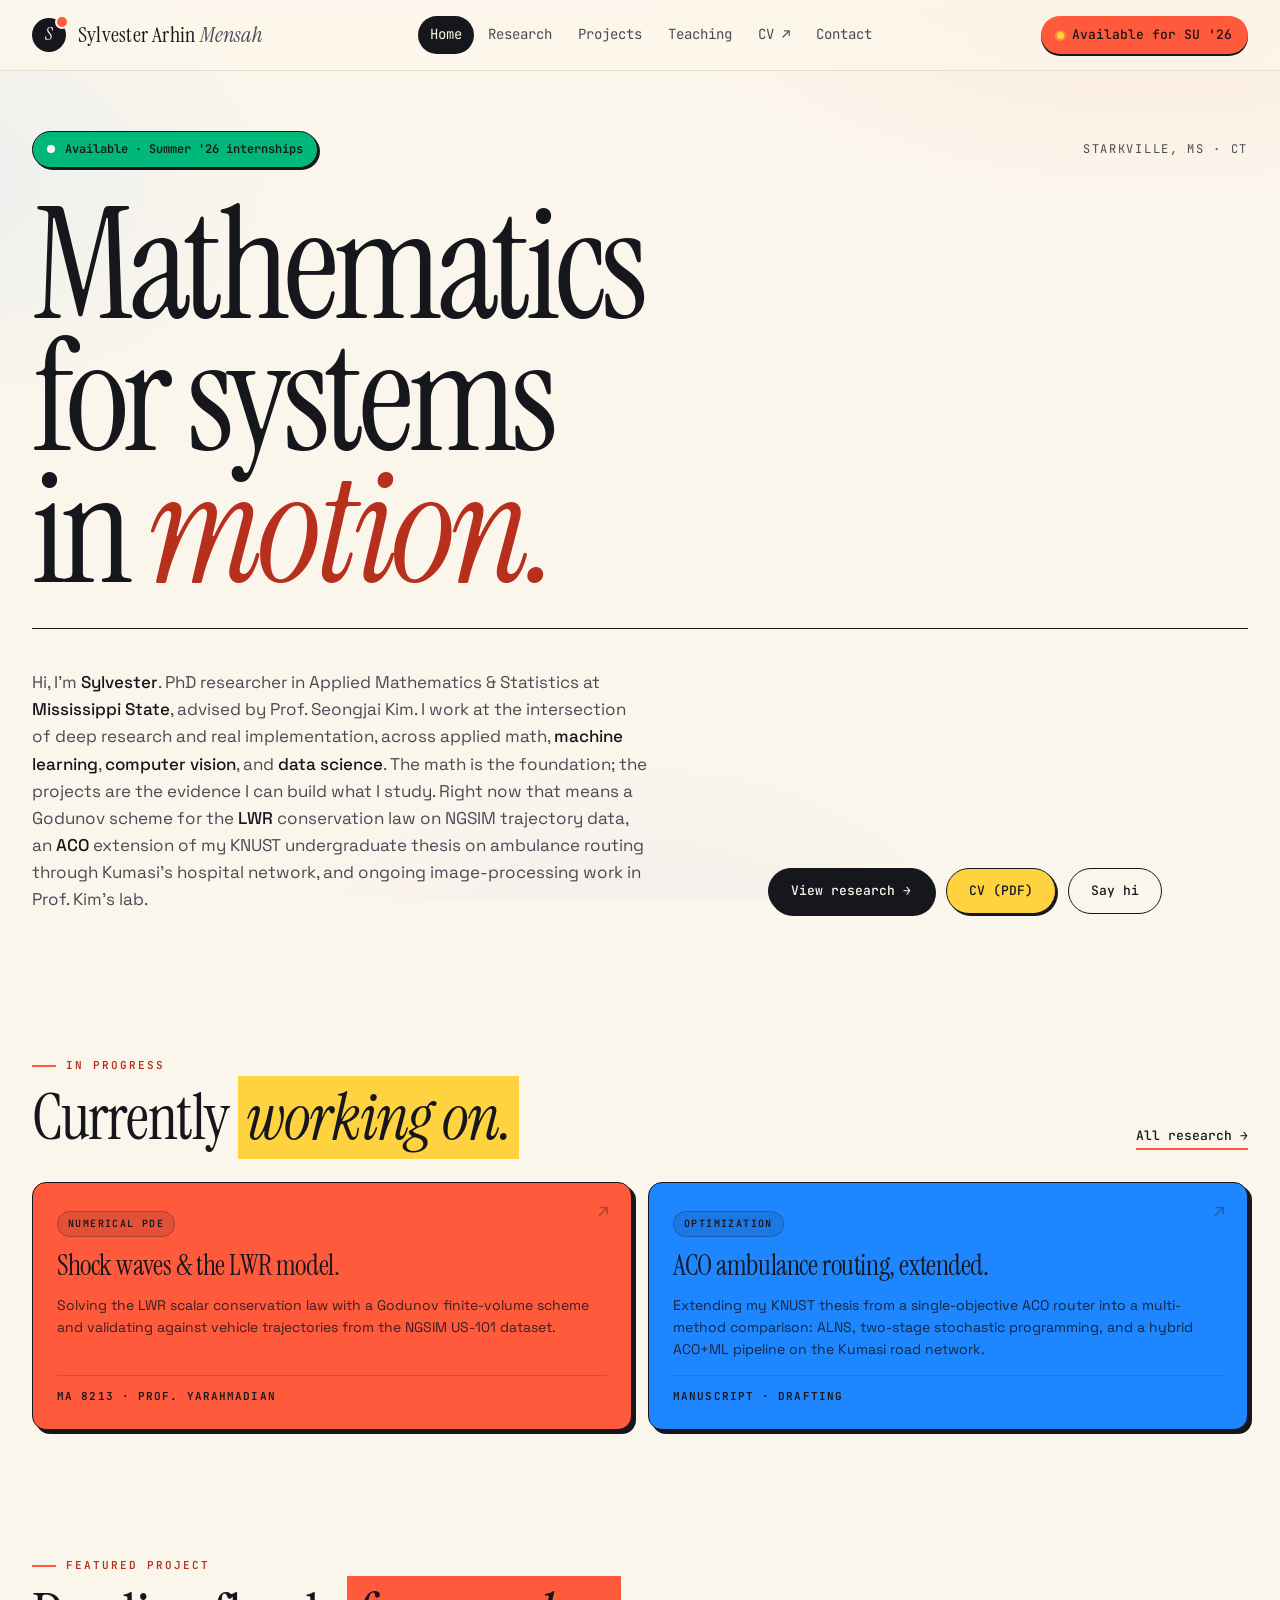
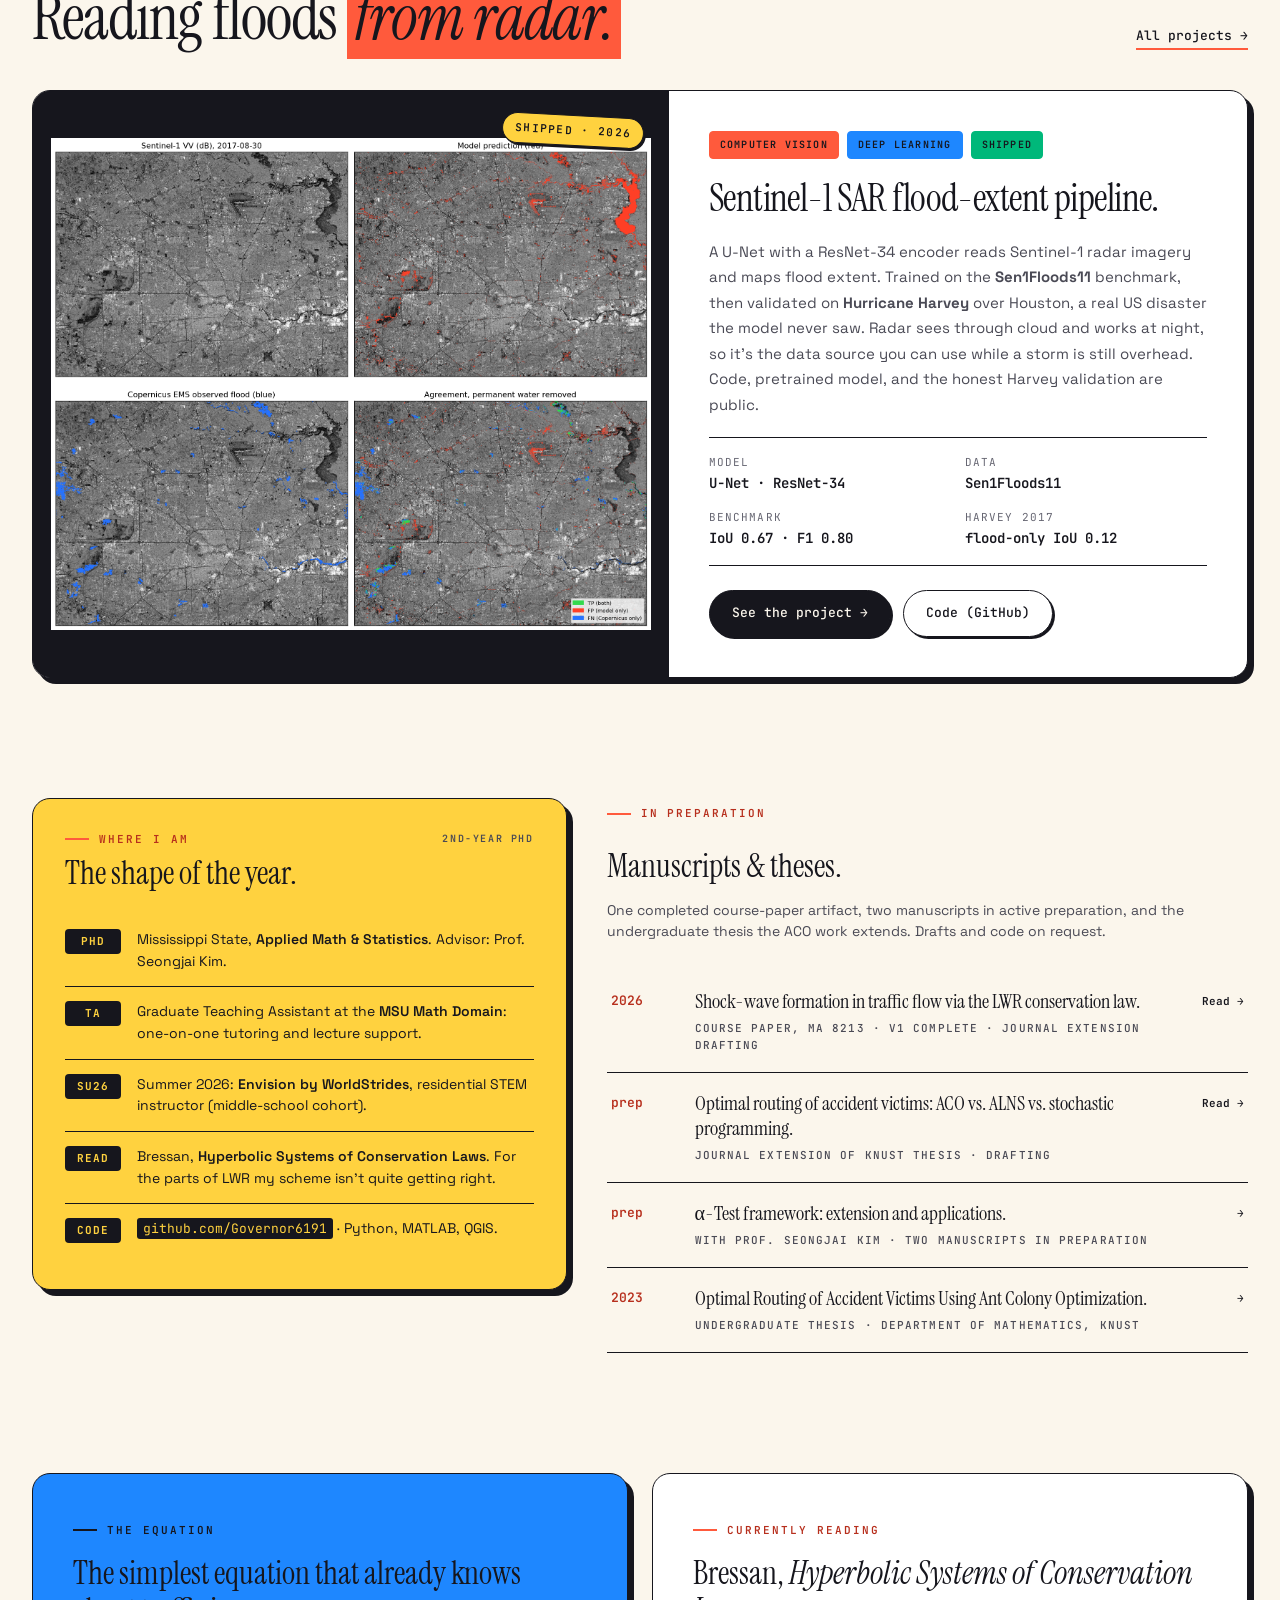
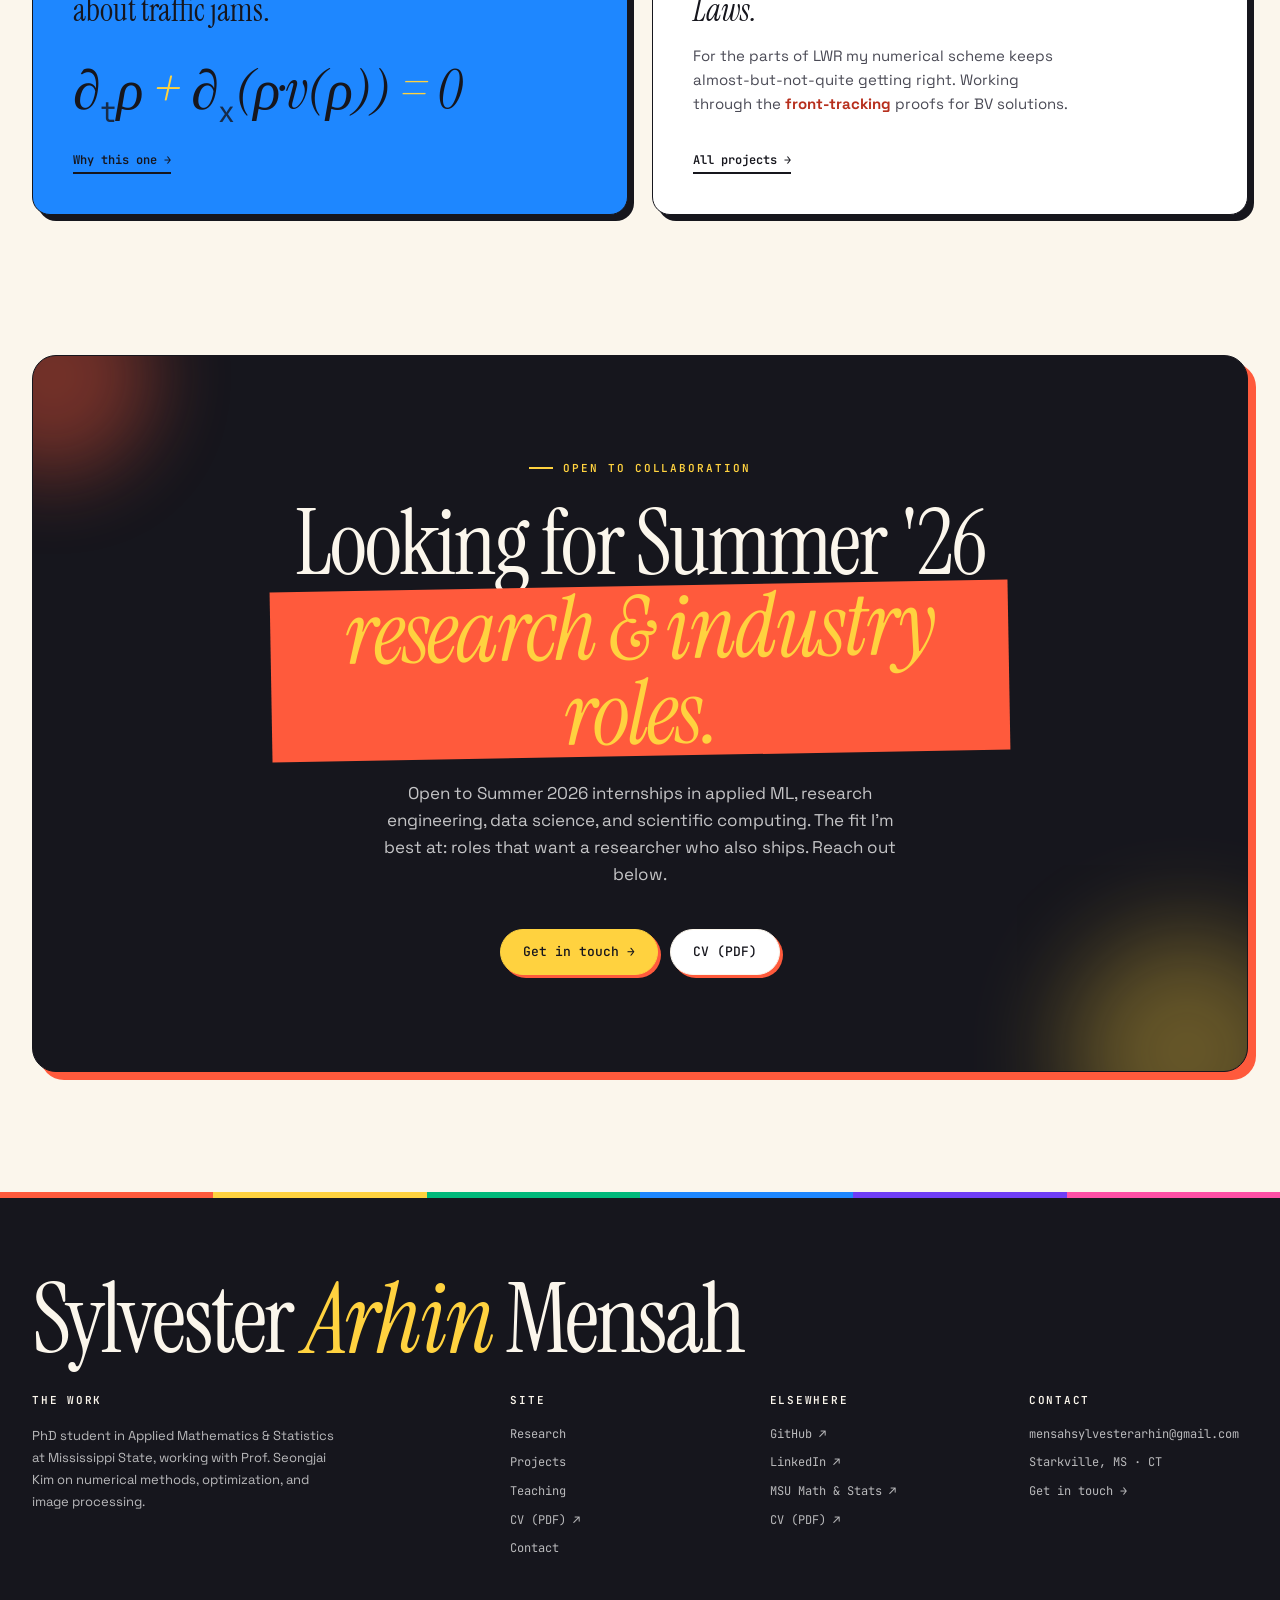
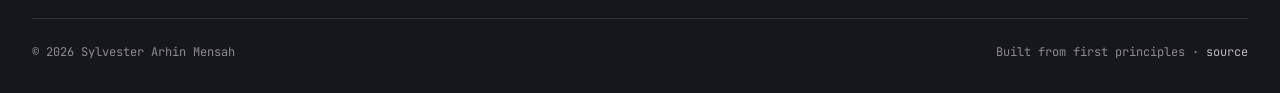
==== commit 215993cc: "Promote SAR flood-extent to home-page flagship Swap the home featured slot from the LWR animation to" ====
--- a/index.html
+++ b/index.html
@@ -251,6 +251,13 @@
   }
   .featured-media .lwr-canvas {
     position: absolute; inset: 0;
+  }
+  .featured-media .featured-img {
+    position: absolute; inset: 0;
+    width: 100%; height: 100%;
+    object-fit: contain;
+    background: var(--bg-ink);
+    padding: 18px;
   }
   .featured-media .play-pill {
     position: absolute; bottom: 24px; left: 24px;
@@ -655,46 +662,50 @@
     </div>
   </section>
 
-  <!-- ============== FEATURED RESEARCH ============== -->
+  <!-- ============== FEATURED PROJECT ============== -->
   <section class="featured">
     <div class="section-head">
       <div>
-        <div class="eyebrow" style="margin-bottom: 12px;">Featured research</div>
-        <h2 class="section-title">Shock waves <em class="hl-coral">in motion.</em></h2>
-      </div>
-      <a class="more-link" href="research.html">All research →</a>
+        <div class="eyebrow" style="margin-bottom: 12px;">Featured project</div>
+        <h2 class="section-title">Reading floods <em class="hl-coral">from radar.</em></h2>
+      </div>
+      <a class="more-link" href="projects.html">All projects →</a>
     </div>
 
     <article class="featured-card">
       <div class="featured-media">
-        <canvas class="lwr-canvas" id="lwr-canvas" aria-label="Animated visualization of LWR conservation-law density profiles" role="img"></canvas>
-        <span class="corner-tag">live · ρ(x, t)</span>
+        <img class="featured-img"
+             src="assets/images/harvey_validation.png"
+             alt="Four-panel Hurricane Harvey validation over Houston: Sentinel-1 VV radar input, the model's predicted flood extent in red, the Copernicus EMS observed flood in blue, and the agreement map with permanent water removed."
+             width="1677" height="1374"
+             loading="lazy" />
+        <span class="corner-tag">shipped · 2026</span>
       </div>
       <div class="featured-body">
         <div class="tags">
-          <span class="tag accent">Numerical PDE</span>
-          <span class="tag blue">Traffic Flow</span>
-          <span class="tag yellow">Course paper · v1 complete</span>
+          <span class="tag accent">Computer vision</span>
+          <span class="tag blue">Deep learning</span>
+          <span class="tag green">Shipped</span>
         </div>
-        <h2>Shock-wave formation &amp; the LWR conservation law.</h2>
+        <h2>Sentinel-1 SAR flood-extent pipeline.</h2>
         <p>
-          A first-order Godunov finite-volume scheme for the
-          Lighthill-Whitham-Richards scalar conservation law, calibrated
-          and validated against vehicle trajectories from the
-          <b>NGSIM US-101</b> dataset. Predicted shock speeds match
-          observed backward-propagating congestion waves in direction and
-          order of magnitude; the report runs 37 pages with 49 equations
-          and four figures.
+          A U-Net with a ResNet-34 encoder reads Sentinel-1 radar imagery
+          and maps flood extent. Trained on the <b>Sen1Floods11</b>
+          benchmark, then validated on <b>Hurricane Harvey</b> over Houston,
+          a real US disaster the model never saw. Radar sees through cloud
+          and works at night, so it's the data source you can use while a
+          storm is still overhead. Code, pretrained model, and the honest
+          Harvey validation are public.
         </p>
         <div class="meta-row">
-          <div class="mr-cell">Method<b>Godunov FV</b></div>
-          <div class="mr-cell">Data<b>NGSIM US-101</b></div>
-          <div class="mr-cell">Course<b>MA 8213 · Spring '26</b></div>
-          <div class="mr-cell">Status<b>v1 complete · extending</b></div>
+          <div class="mr-cell">Model<b>U-Net · ResNet-34</b></div>
+          <div class="mr-cell">Data<b>Sen1Floods11</b></div>
+          <div class="mr-cell">Benchmark<b>IoU 0.67 · F1 0.80</b></div>
+          <div class="mr-cell">Harvey 2017<b>flood-only IoU 0.12</b></div>
         </div>
         <div style="display: flex; gap: 12px; margin-top: 4px; flex-wrap: wrap;">
-          <a class="btn primary" href="/research/lwr/">Read the full project →</a>
-          <a class="btn" href="/research/lwr/lwr-ma8213-report.pdf" target="_blank" rel="noopener">PDF (37 pp)</a>
+          <a class="btn primary" href="projects.html#sar-flood">See the project →</a>
+          <a class="btn" href="https://github.com/Governor6191/sar-flood-extent" target="_blank" rel="noopener">Code (GitHub)</a>
         </div>
       </div>
     </article>
@@ -824,104 +835,5 @@
 <div id="foot-mount"></div>
 
 <script src="chrome.js"></script>
-<script>
-  const reduceMotionQuery = window.matchMedia('(prefers-reduced-motion: reduce)');
-  function prefersReducedMotion() {
-    return reduceMotionQuery.matches;
-  }
-
-  /* LWR shock-wave canvas */
-  function lwrCanvas() {
-    const canvas = document.getElementById('lwr-canvas');
-    if (!canvas) return;
-    const ctx = canvas.getContext('2d');
-    function resize() {
-      const r = canvas.getBoundingClientRect();
-      const dpr = window.devicePixelRatio || 1;
-      canvas.width = r.width * dpr;
-      canvas.height = r.height * dpr;
-      ctx.setTransform(dpr, 0, 0, dpr, 0, 0);
-    }
-    resize();
-
-    let t0 = performance.now();
-    const reduceMotion = prefersReducedMotion();
-    window.addEventListener('resize', () => {
-      resize();
-      if (reduceMotion) frame(t0);
-    });
-
-    function frame(now) {
-      const t = (now - t0) / 1000;
-      const w = canvas.getBoundingClientRect().width;
-      const h = canvas.getBoundingClientRect().height;
-      ctx.clearRect(0, 0, w, h);
-
-      // grid
-      ctx.strokeStyle = 'rgba(255,255,255,0.06)';
-      ctx.lineWidth = 1;
-      for (let x = 0; x < w; x += 40) {
-        ctx.beginPath(); ctx.moveTo(x, 0); ctx.lineTo(x, h); ctx.stroke();
-      }
-      for (let y = 0; y < h; y += 40) {
-        ctx.beginPath(); ctx.moveTo(0, y); ctx.lineTo(w, y); ctx.stroke();
-      }
-
-      // density profiles (shock fronts): tight cluster + dense phases
-      // 12 curves clustered around y = h * 0.65 with only ~40 px of
-      // vertical jitter, phase offset 0.5 so the 12 curves cover the
-      // entire cycle (length 6) at any moment. Wider sigmoid transition
-      // (exp 0.05) makes each curve's "wave" visible across more of
-      // the canvas. Result: a continuous weaving wave field, never a
-      // stack of flat horizontal lines.
-      const palette = ['#ff5a3c', '#ffd23f', '#1e87ff', '#00b87a', '#6f3df5', '#ff4fa6'];
-      const N = 12;
-      const anchorIdx = 5;
-      for (let i = 0; i < N; i++) {
-        const baseline = h * 0.65 + (i % 4) * 14 - 18; // ~56 px cluster around 0.65h
-        const phase = (t * 0.45 + i * 0.5) % 6;
-        const x0 = (phase / 6) * (w + 400) - 200;
-        const amp = 65 + (i % 5) * 7;
-
-        ctx.beginPath();
-        for (let x = 0; x <= w; x += 2) {
-          const dx = x - x0;
-          const front = 1 / (1 + Math.exp(0.05 * dx));
-          const y = baseline - amp * front;
-          if (x === 0) ctx.moveTo(x, y);
-          else ctx.lineTo(x, y);
-        }
-        ctx.strokeStyle = palette[i % palette.length];
-        ctx.lineWidth = i === anchorIdx ? 2.5 : 1.4;
-        ctx.globalAlpha = i === anchorIdx ? 1 : 0.55;
-        ctx.stroke();
-      }
-      ctx.globalAlpha = 1;
-
-      // characteristics: denser ambient motion
-      ctx.strokeStyle = 'rgba(255,210,63,0.13)';
-      ctx.lineWidth = 1;
-      for (let i = -14; i < 28; i++) {
-        ctx.beginPath();
-        const x = i * 48 + (t * 30) % 48;
-        ctx.moveTo(x, h);
-        ctx.lineTo(x + 220, 0);
-        ctx.stroke();
-      }
-
-      // labels
-      ctx.fillStyle = 'rgba(255,255,255,0.6)';
-      ctx.font = 'bold 11px JetBrains Mono';
-      ctx.fillText('ρ(x, t)', 16, 24);
-      ctx.fillText('x →', w - 50, h - 16);
-
-      if (!reduceMotion) requestAnimationFrame(frame);
-    }
-    if (reduceMotion) frame(t0);
-    else requestAnimationFrame(frame);
-  }
-
-  setTimeout(() => { lwrCanvas(); }, 100);
-</script>
 </body>
 </html>
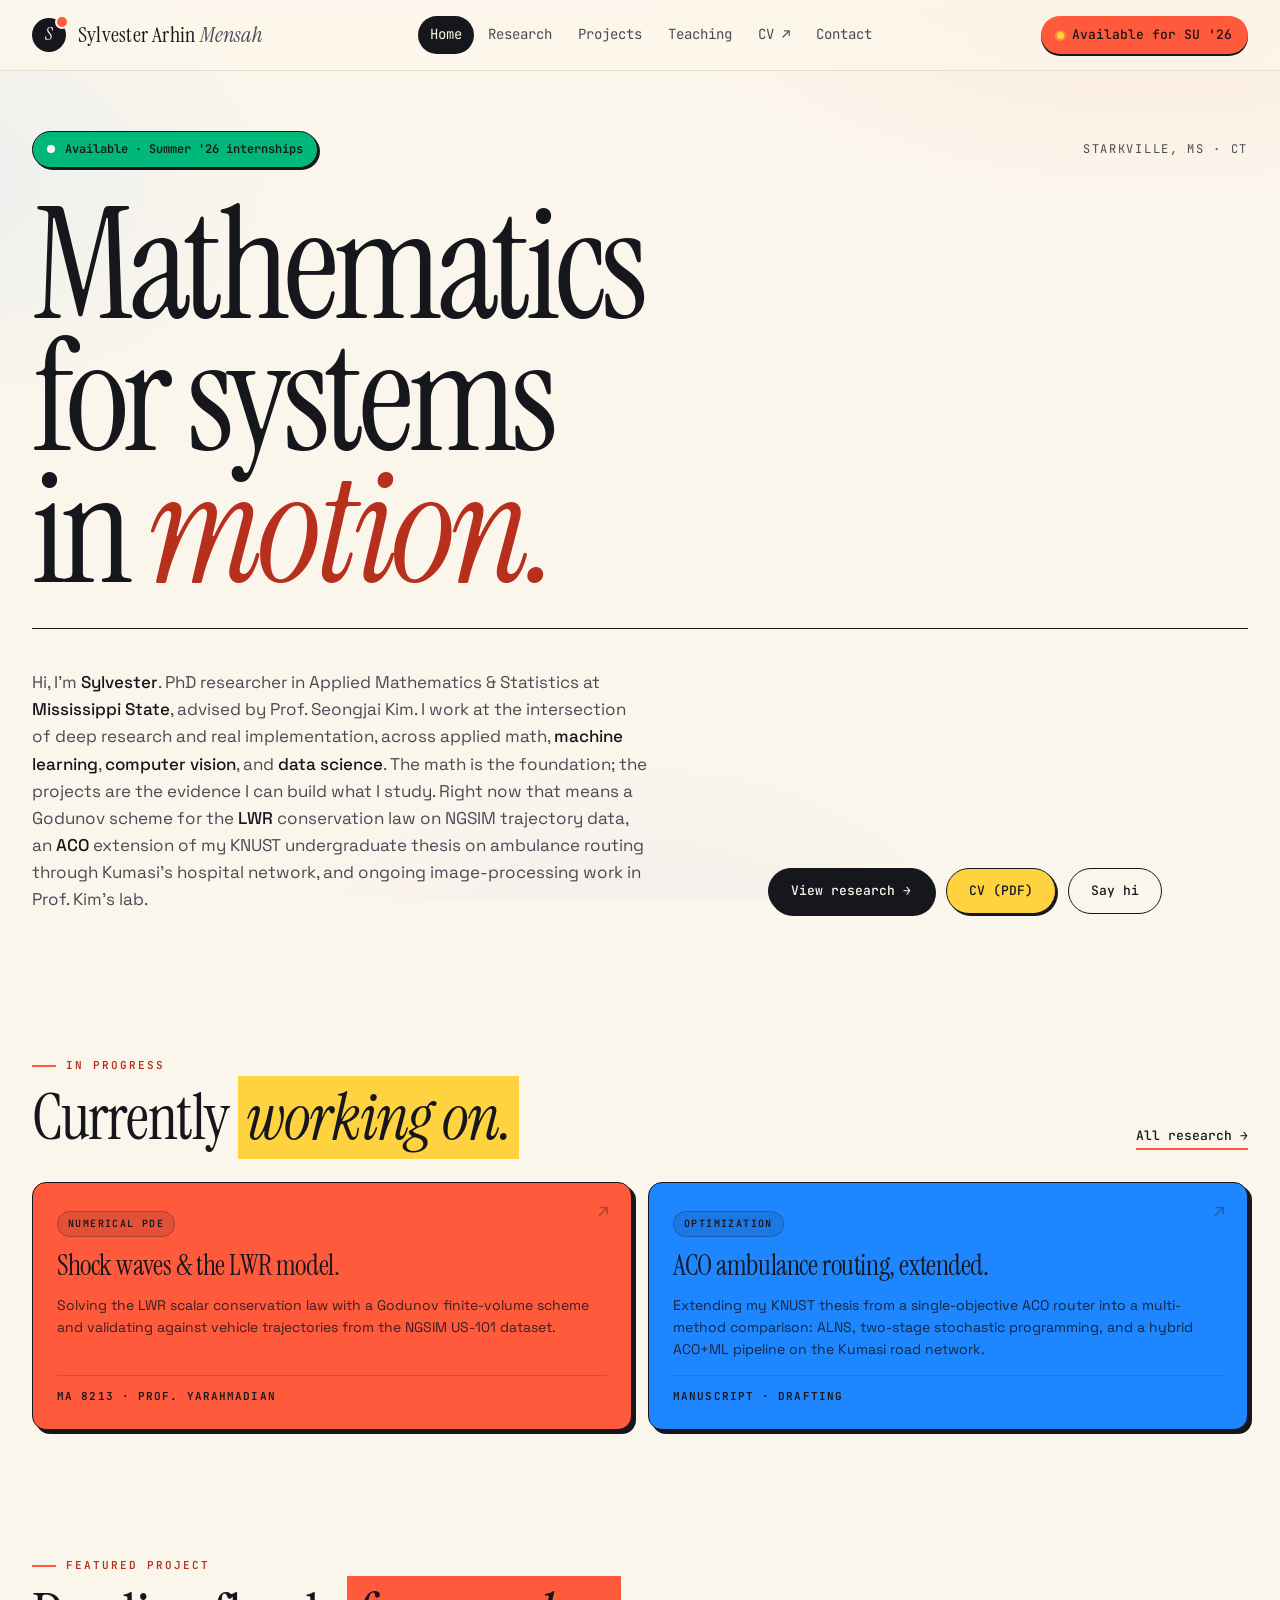
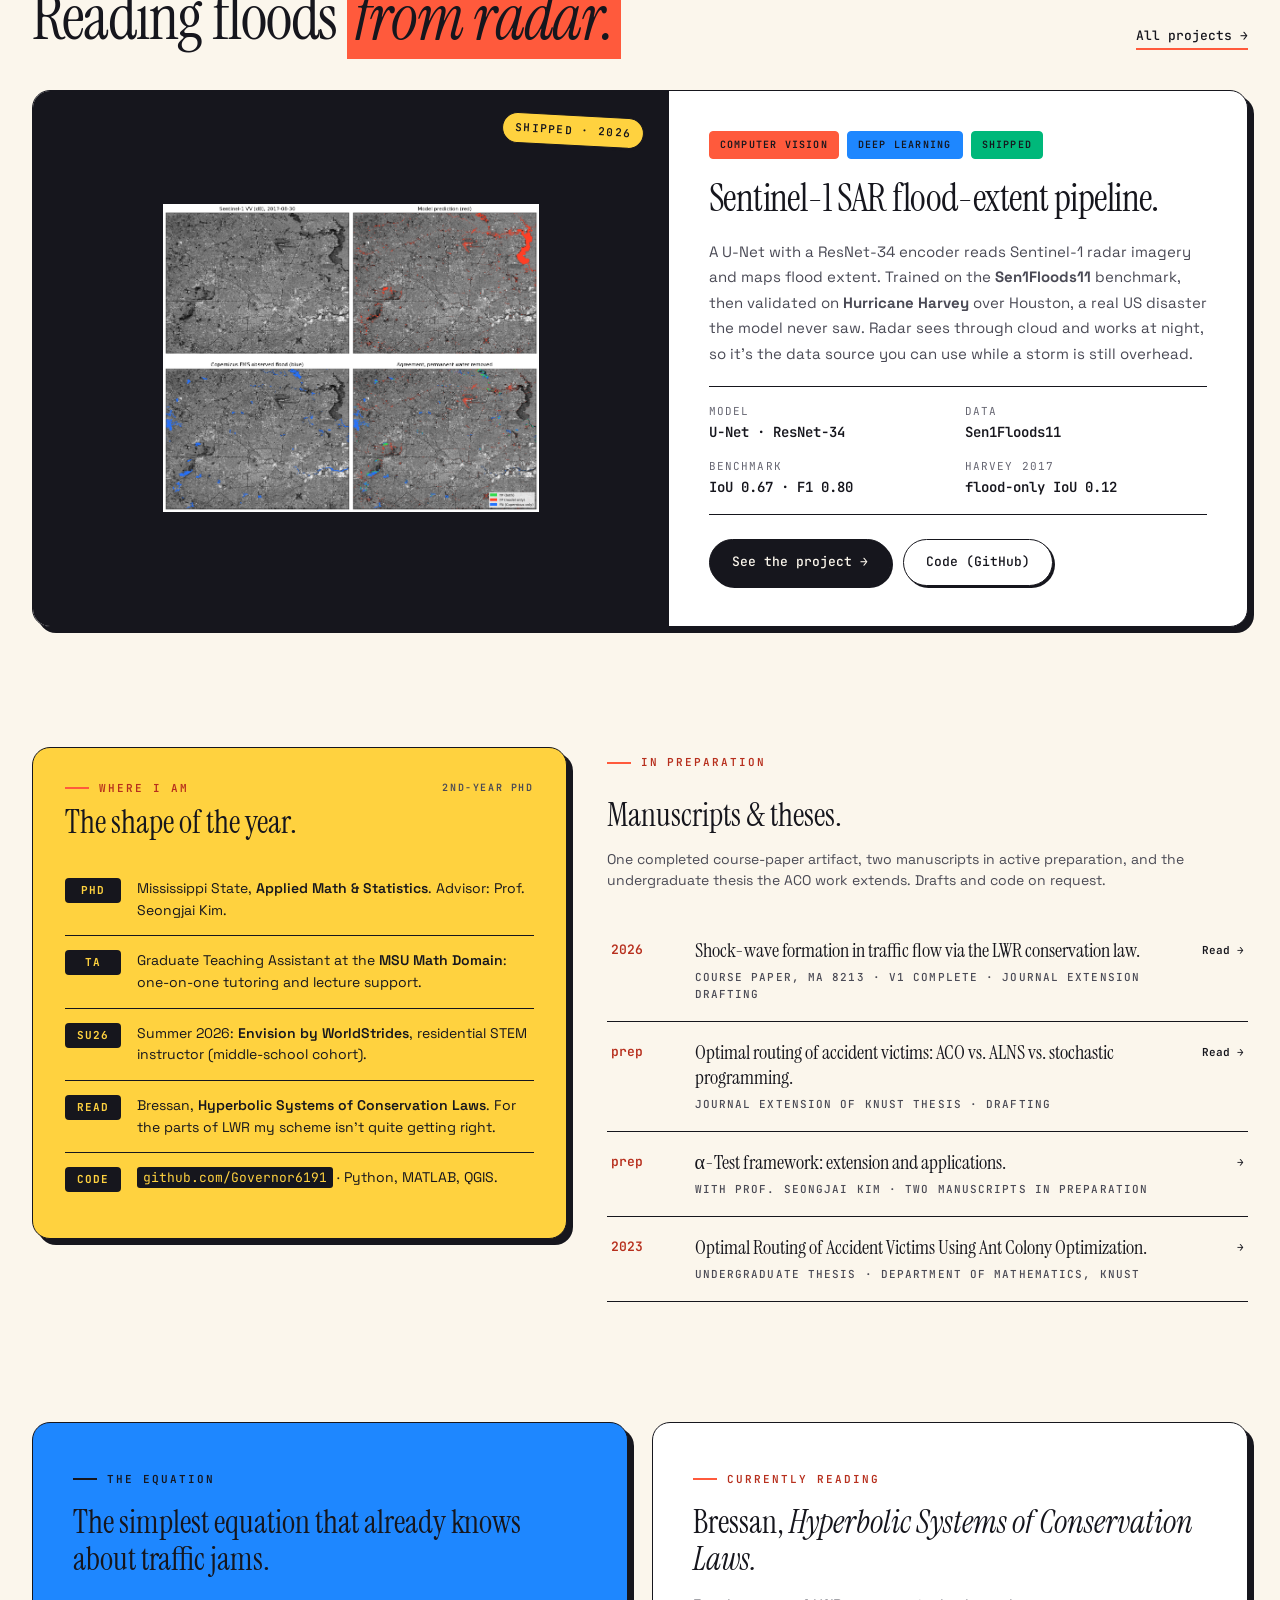
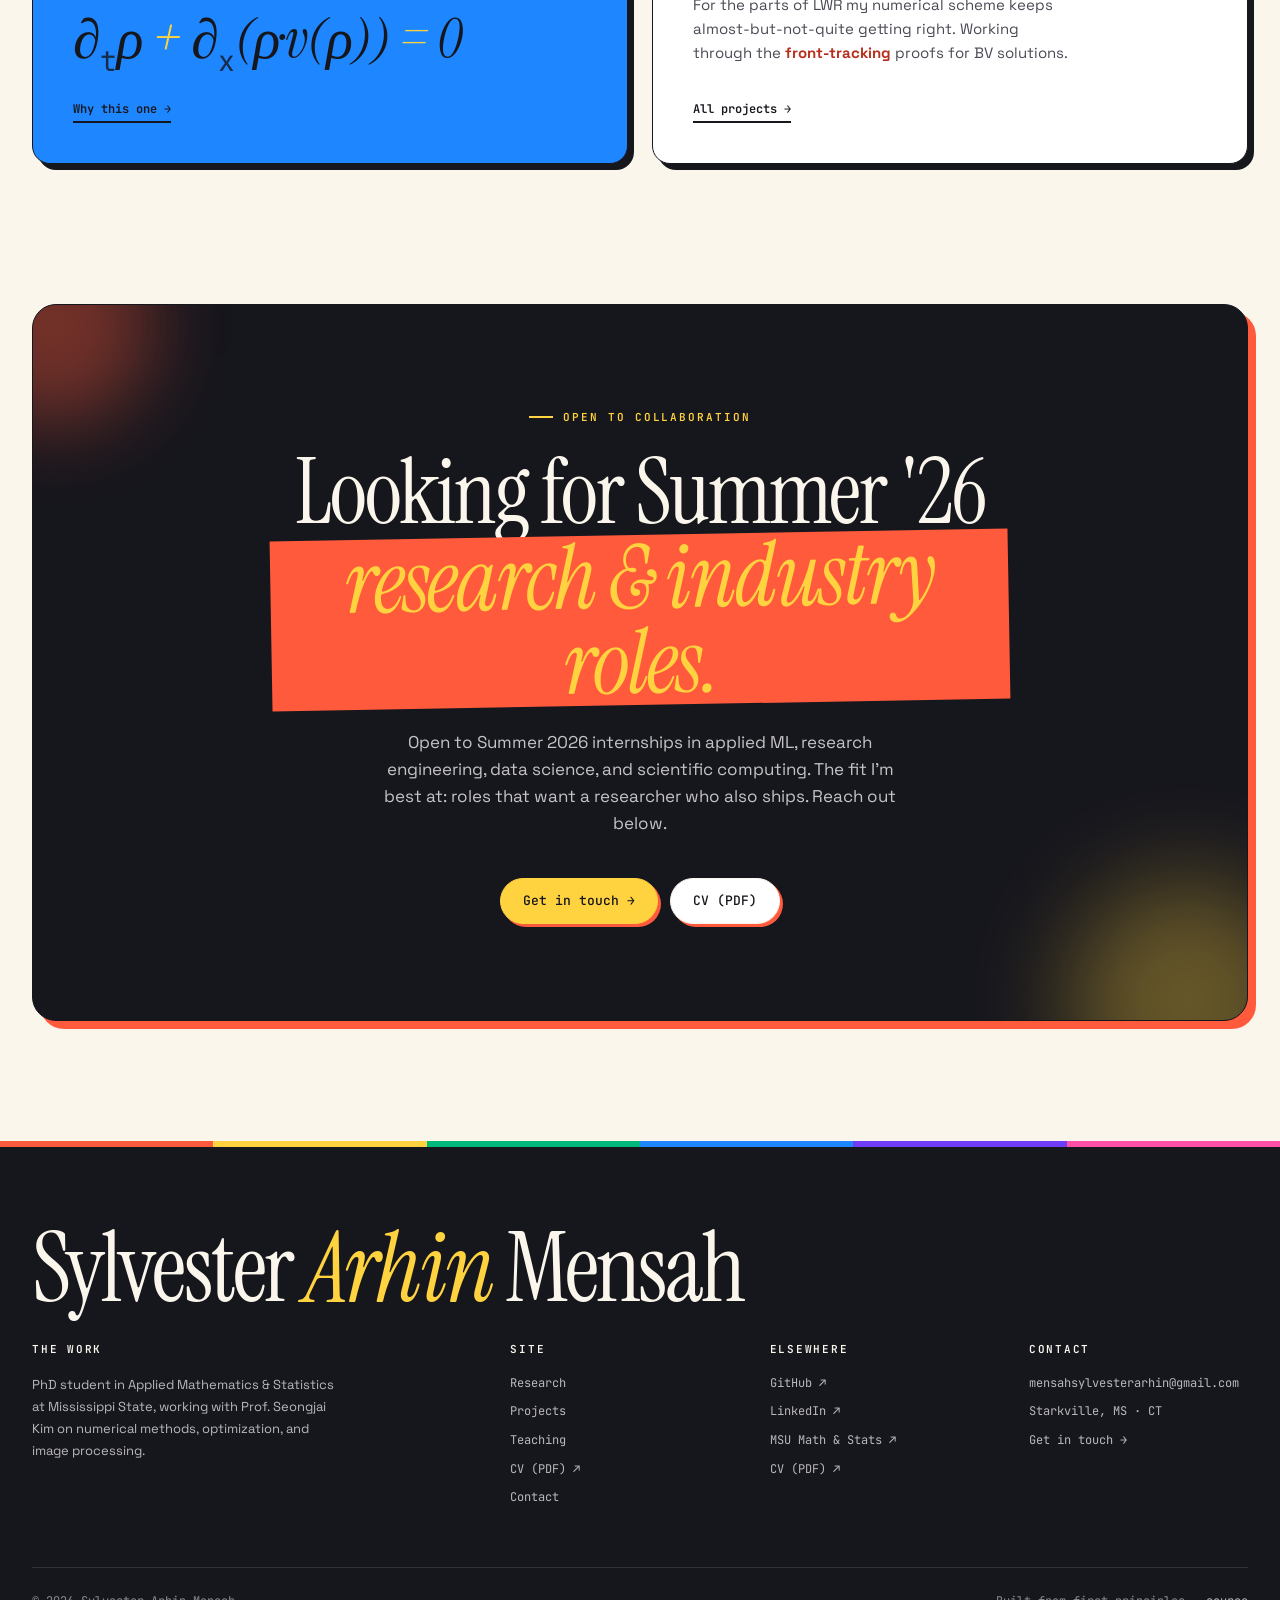
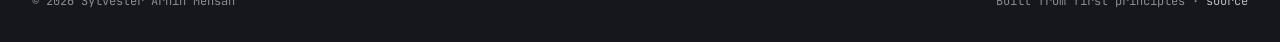
==== commit ea864b6d: "Shrink home flagship image to a reasonable size Cap the featured SAR image height and center it in t" ====
--- a/index.html
+++ b/index.html
@@ -246,18 +246,20 @@
   .featured-media {
     position: relative;
     background: var(--ink);
-    min-height: 480px;
+    min-height: 300px;
     overflow: hidden;
+    display: flex;
+    align-items: center;
+    justify-content: center;
   }
   .featured-media .lwr-canvas {
     position: absolute; inset: 0;
   }
   .featured-media .featured-img {
-    position: absolute; inset: 0;
-    width: 100%; height: 100%;
+    width: 100%;
+    max-height: 340px;
     object-fit: contain;
-    background: var(--bg-ink);
-    padding: 18px;
+    padding: 16px;
   }
   .featured-media .play-pill {
     position: absolute; bottom: 24px; left: 24px;
@@ -578,7 +580,8 @@
     .hero-bottom-row { grid-template-columns: 1fr; gap: 24px; }
     .now-doing-grid { grid-template-columns: 1fr; }
     .featured-card { grid-template-columns: 1fr; }
-    .featured-media { min-height: 320px; }
+    .featured-media { min-height: 240px; }
+    .featured-media .featured-img { max-height: 300px; }
     .split { grid-template-columns: 1fr; }
     .focus { grid-template-columns: 1fr; }
   }
@@ -694,8 +697,7 @@
           benchmark, then validated on <b>Hurricane Harvey</b> over Houston,
           a real US disaster the model never saw. Radar sees through cloud
           and works at night, so it's the data source you can use while a
-          storm is still overhead. Code, pretrained model, and the honest
-          Harvey validation are public.
+          storm is still overhead.
         </p>
         <div class="meta-row">
           <div class="mr-cell">Model<b>U-Net · ResNet-34</b></div>
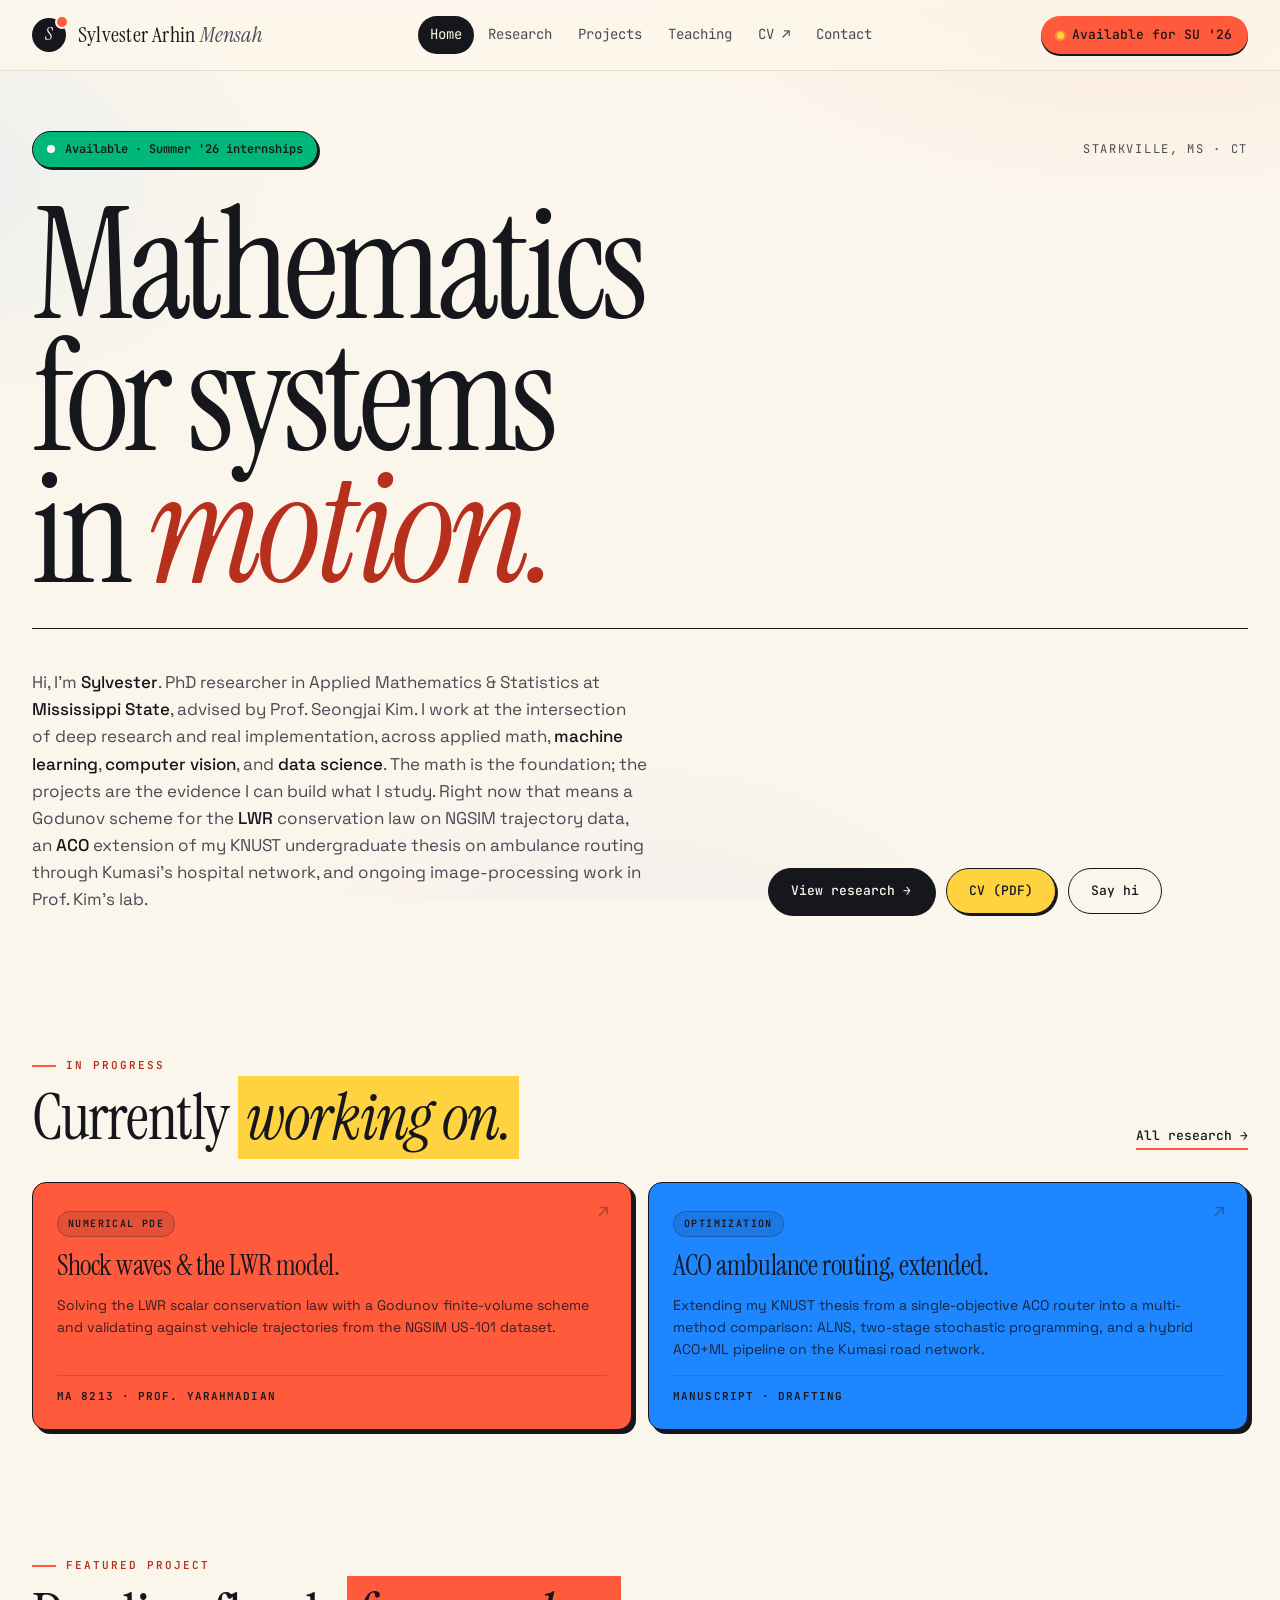
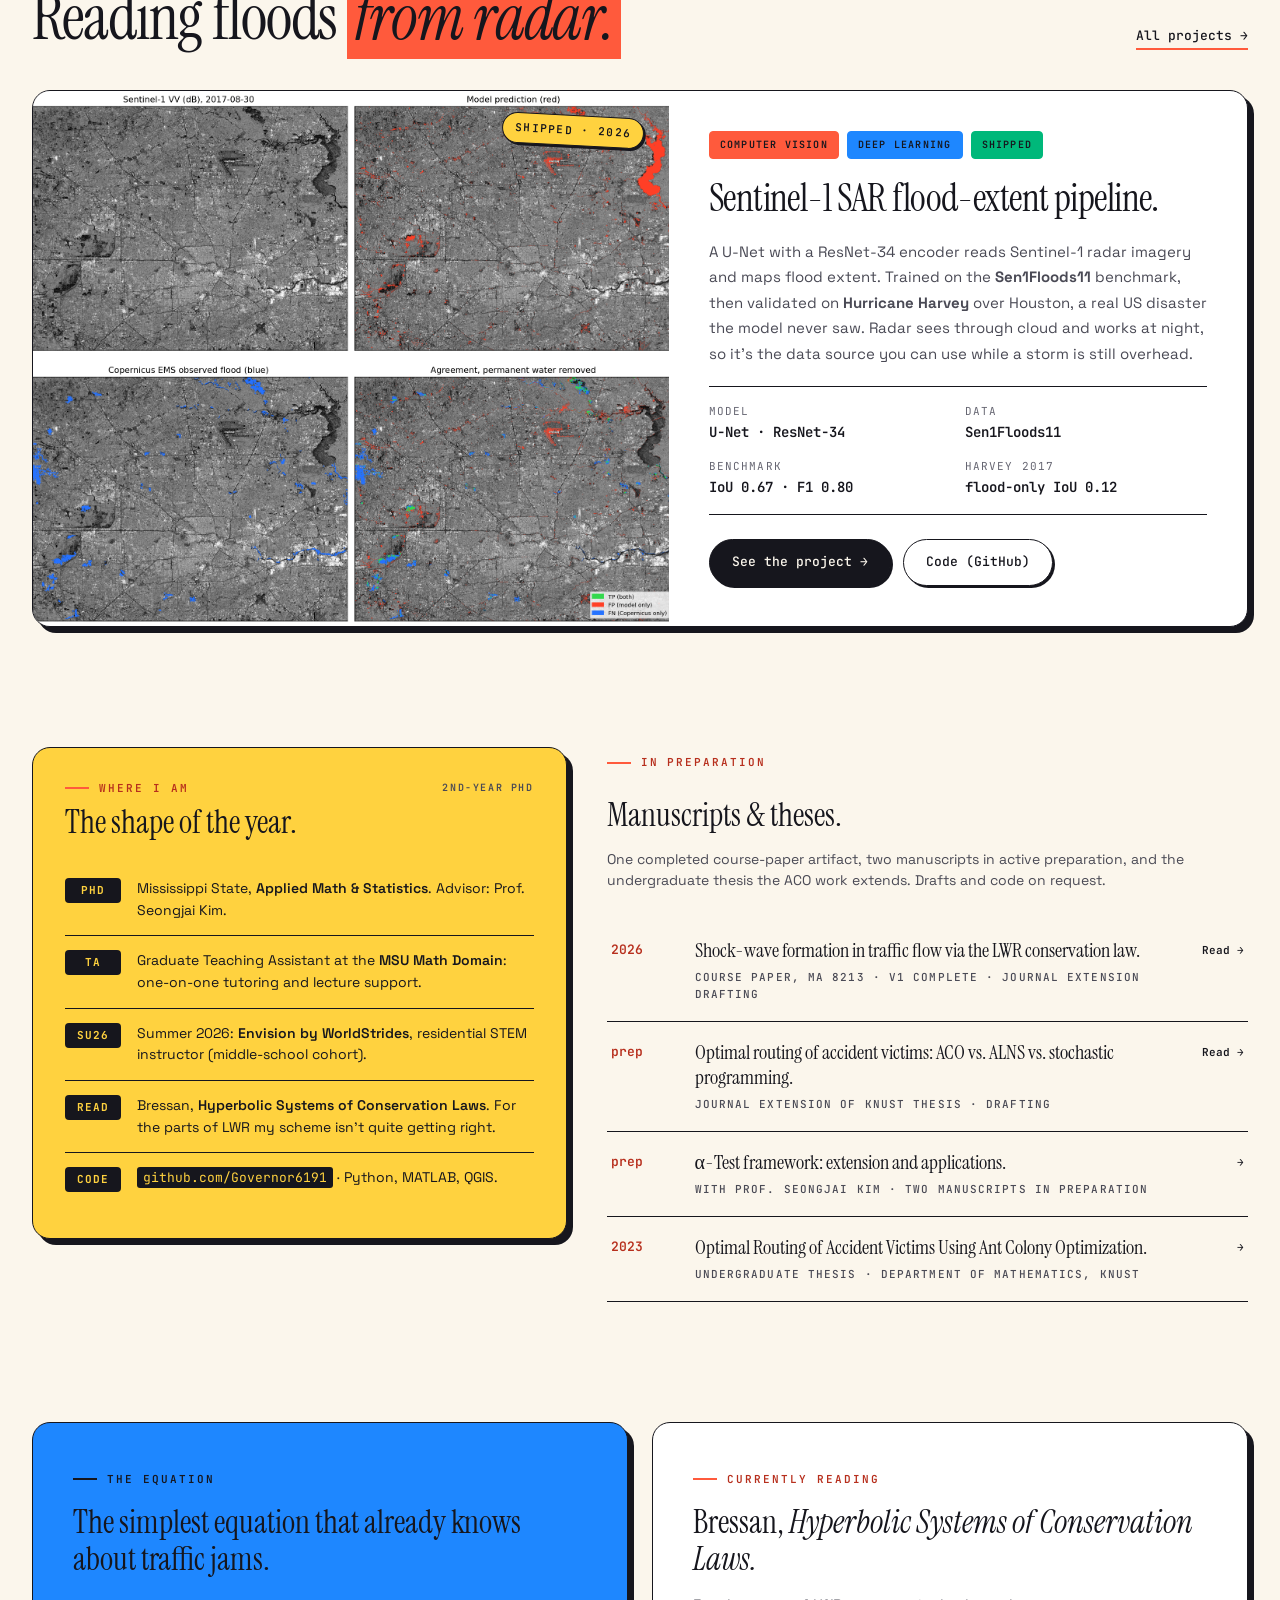
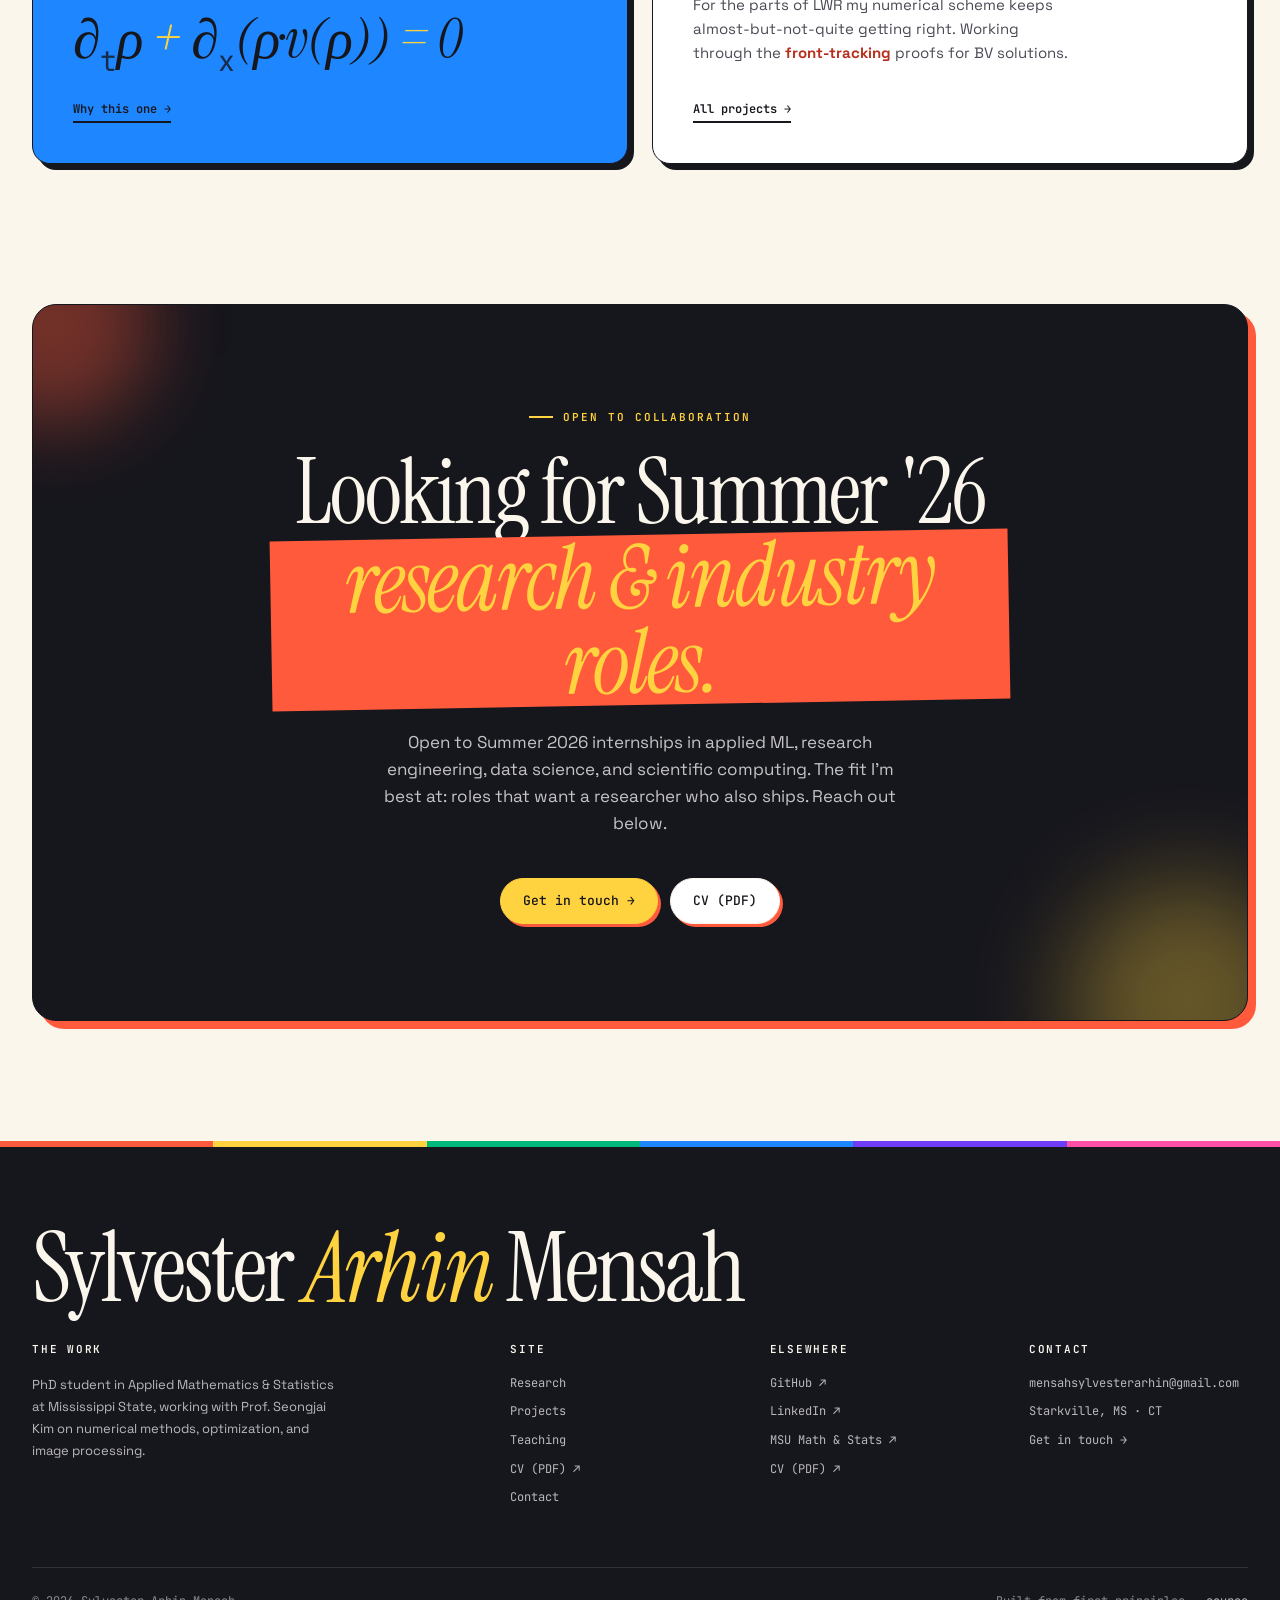
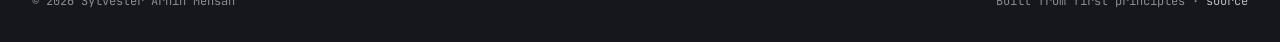
==== commit f1fd2e85: "Make home flagship image fill the media panel Switch the featured SAR image from contain to cover so" ====
--- a/index.html
+++ b/index.html
@@ -246,20 +246,19 @@
   .featured-media {
     position: relative;
     background: var(--ink);
-    min-height: 300px;
+    min-height: 340px;
     overflow: hidden;
-    display: flex;
-    align-items: center;
-    justify-content: center;
   }
   .featured-media .lwr-canvas {
     position: absolute; inset: 0;
   }
   .featured-media .featured-img {
+    position: absolute;
+    inset: 0;
     width: 100%;
-    max-height: 340px;
-    object-fit: contain;
-    padding: 16px;
+    height: 100%;
+    object-fit: cover;
+    object-position: center;
   }
   .featured-media .play-pill {
     position: absolute; bottom: 24px; left: 24px;
@@ -580,8 +579,7 @@
     .hero-bottom-row { grid-template-columns: 1fr; gap: 24px; }
     .now-doing-grid { grid-template-columns: 1fr; }
     .featured-card { grid-template-columns: 1fr; }
-    .featured-media { min-height: 240px; }
-    .featured-media .featured-img { max-height: 300px; }
+    .featured-media { min-height: 280px; }
     .split { grid-template-columns: 1fr; }
     .focus { grid-template-columns: 1fr; }
   }
